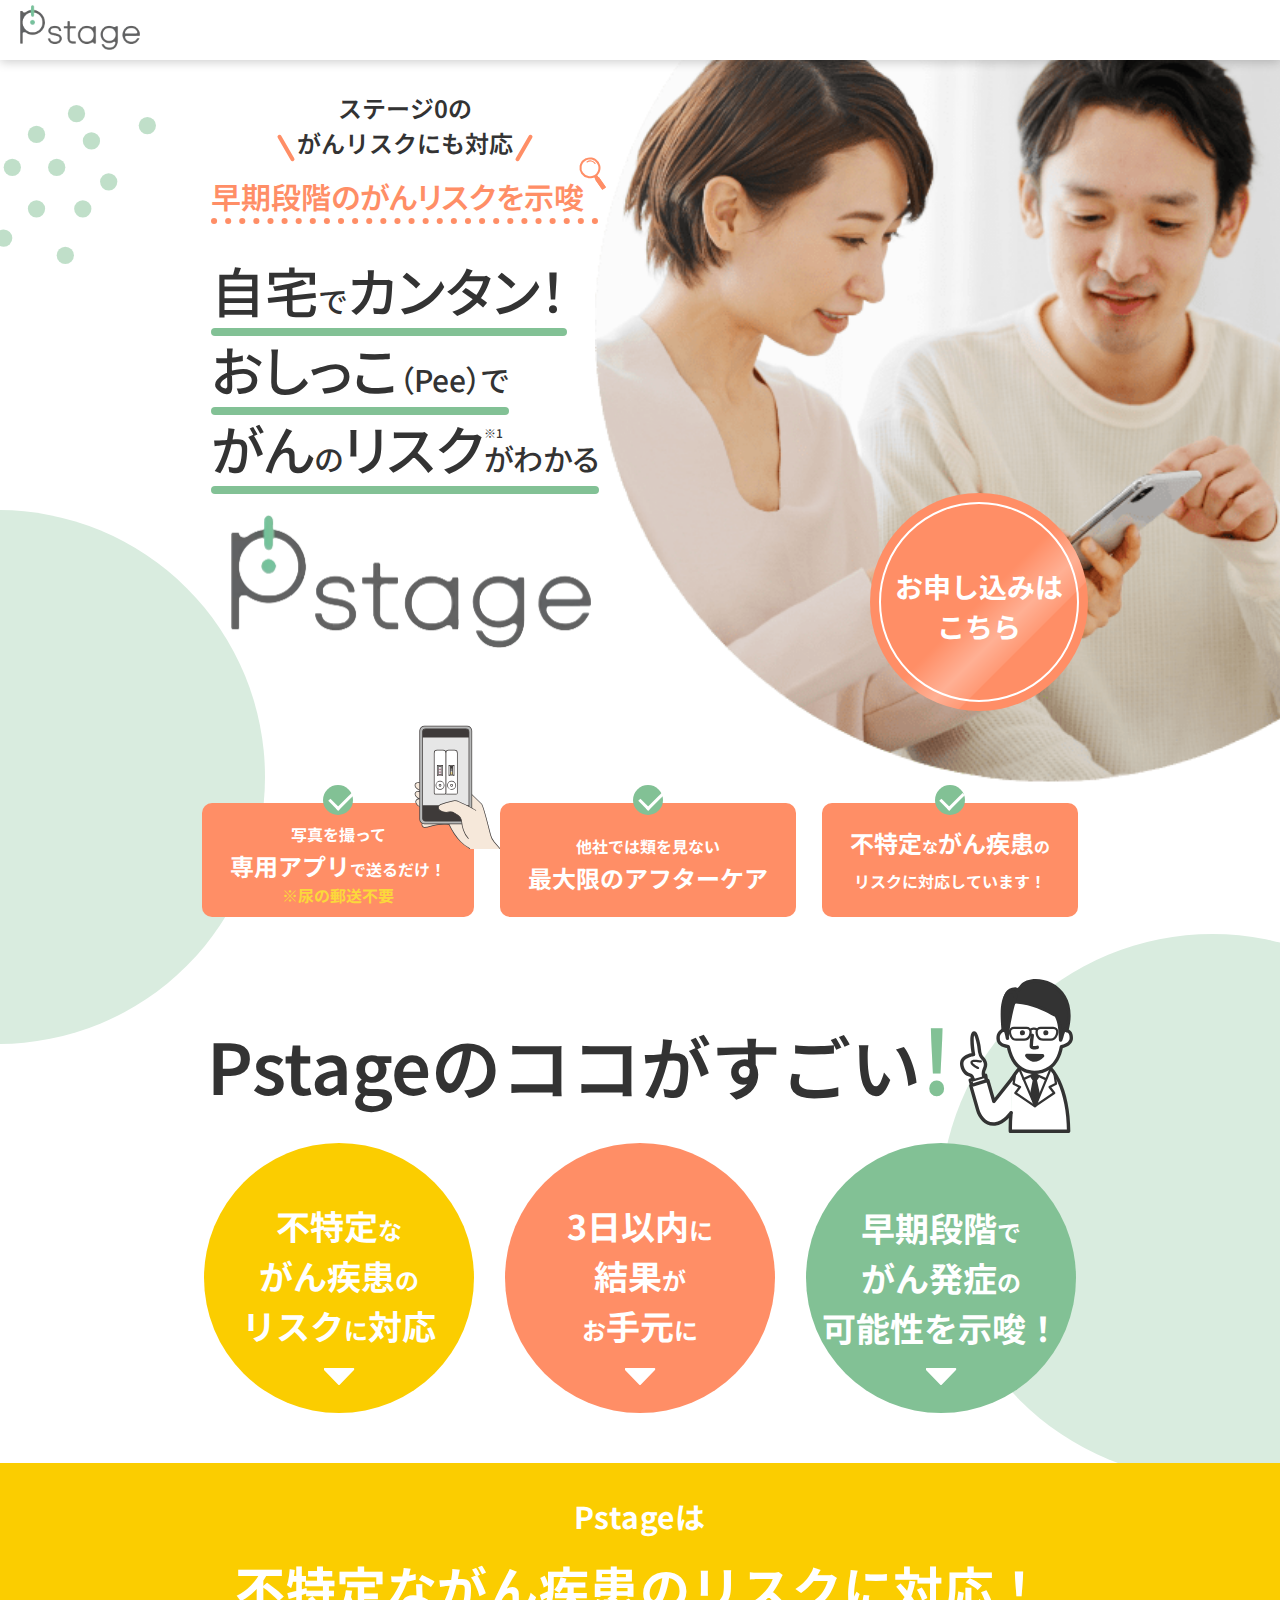
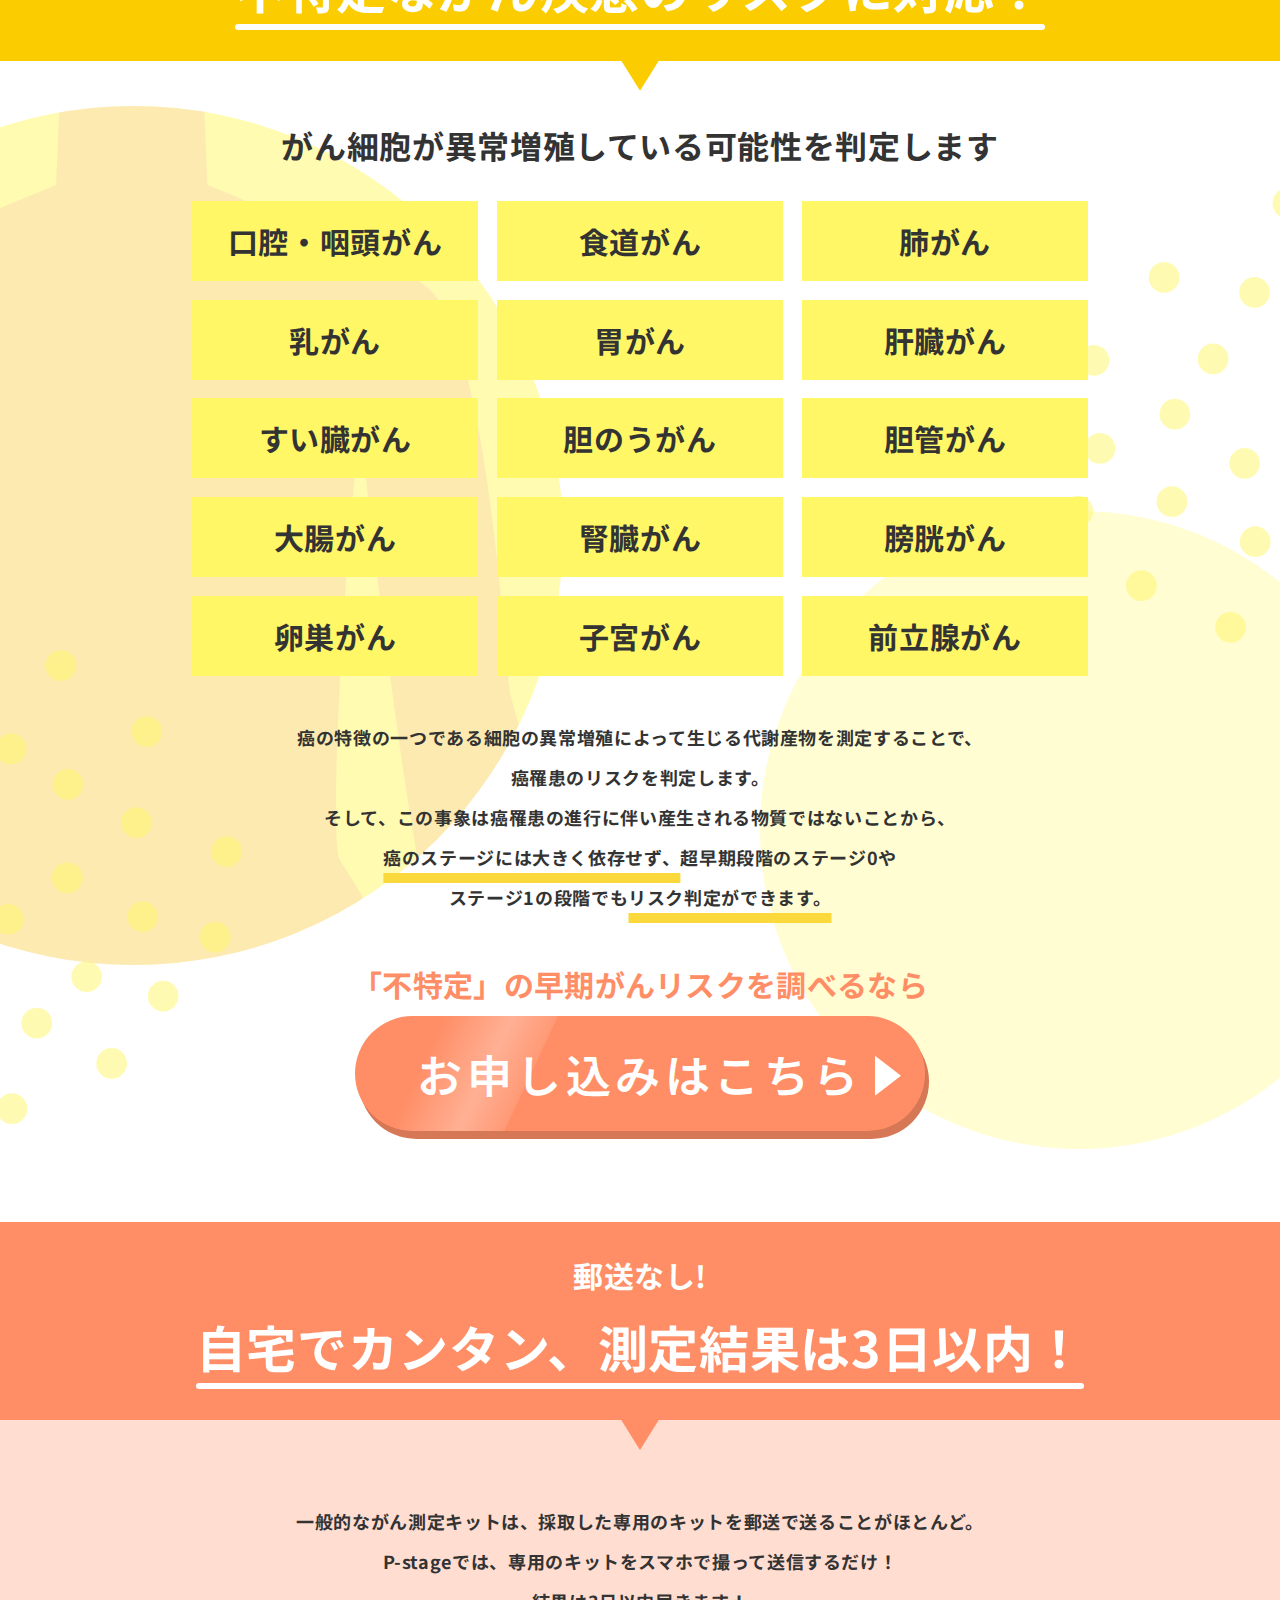
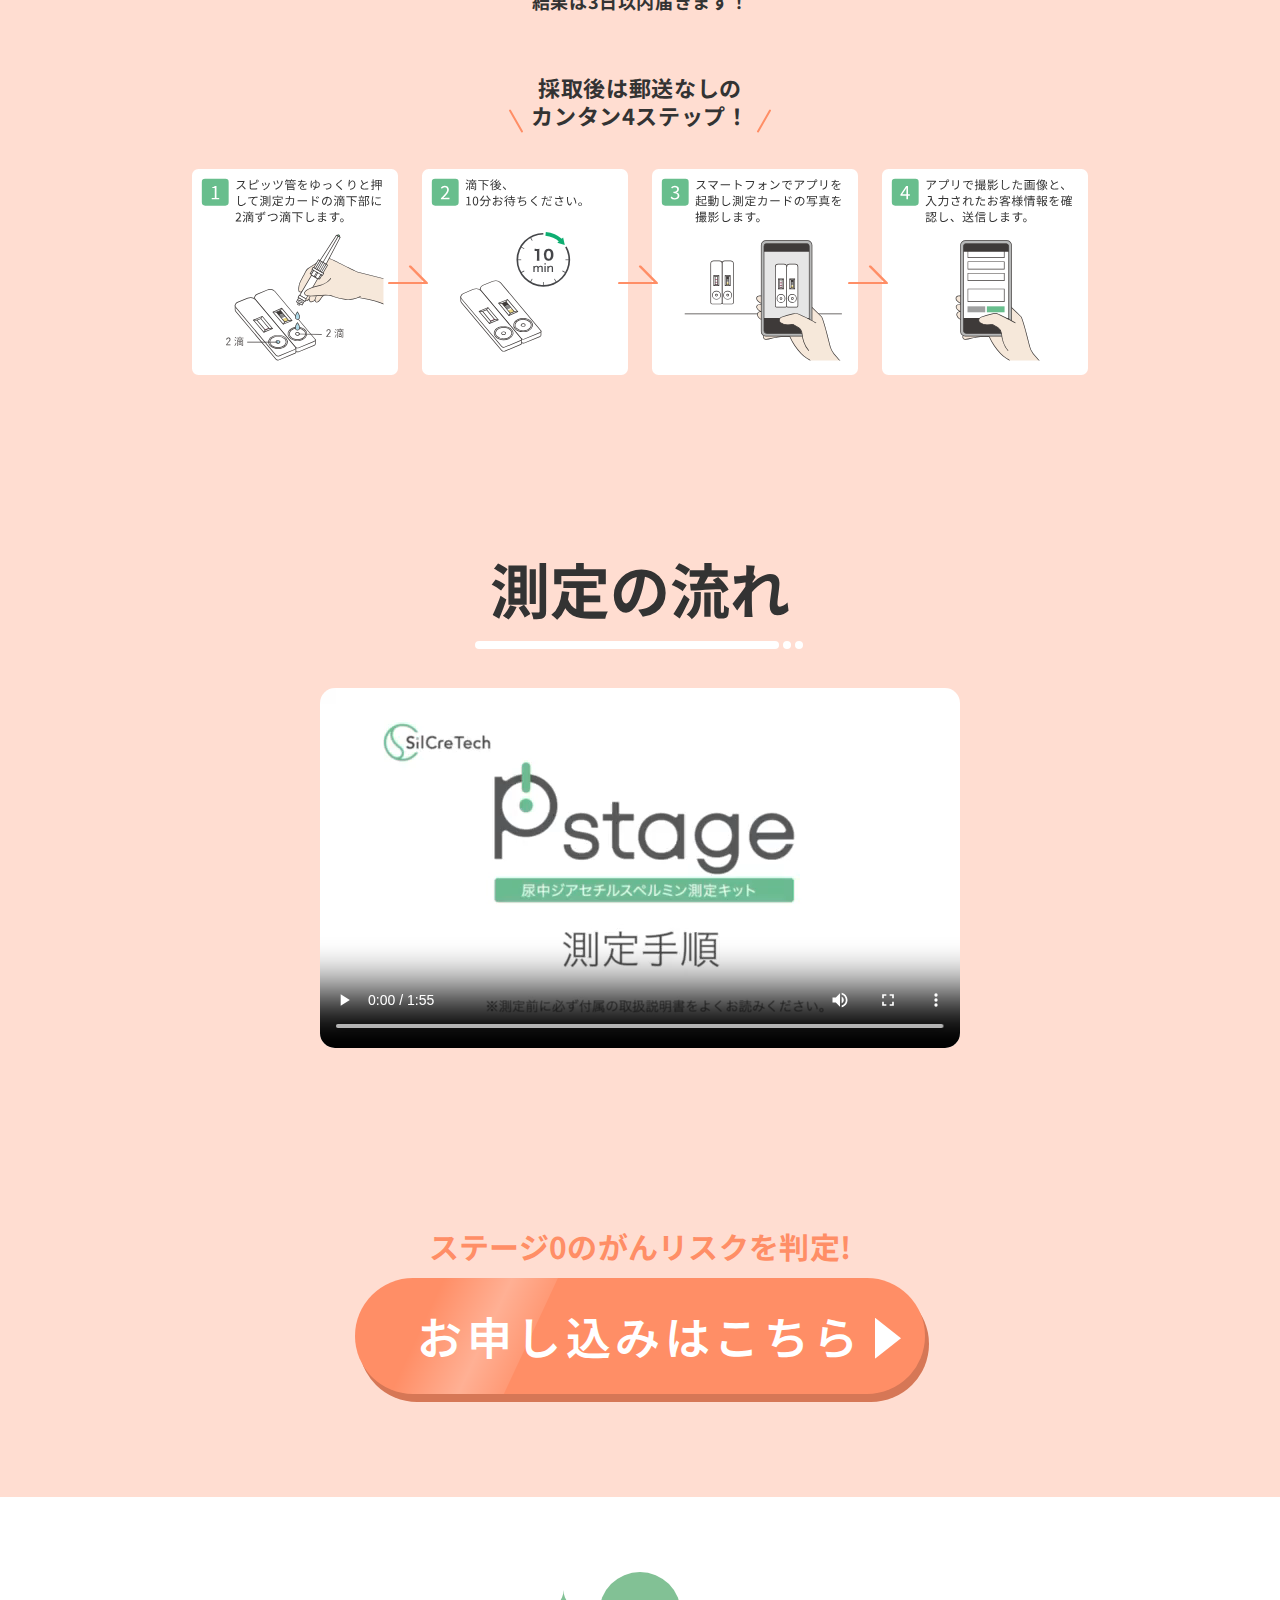
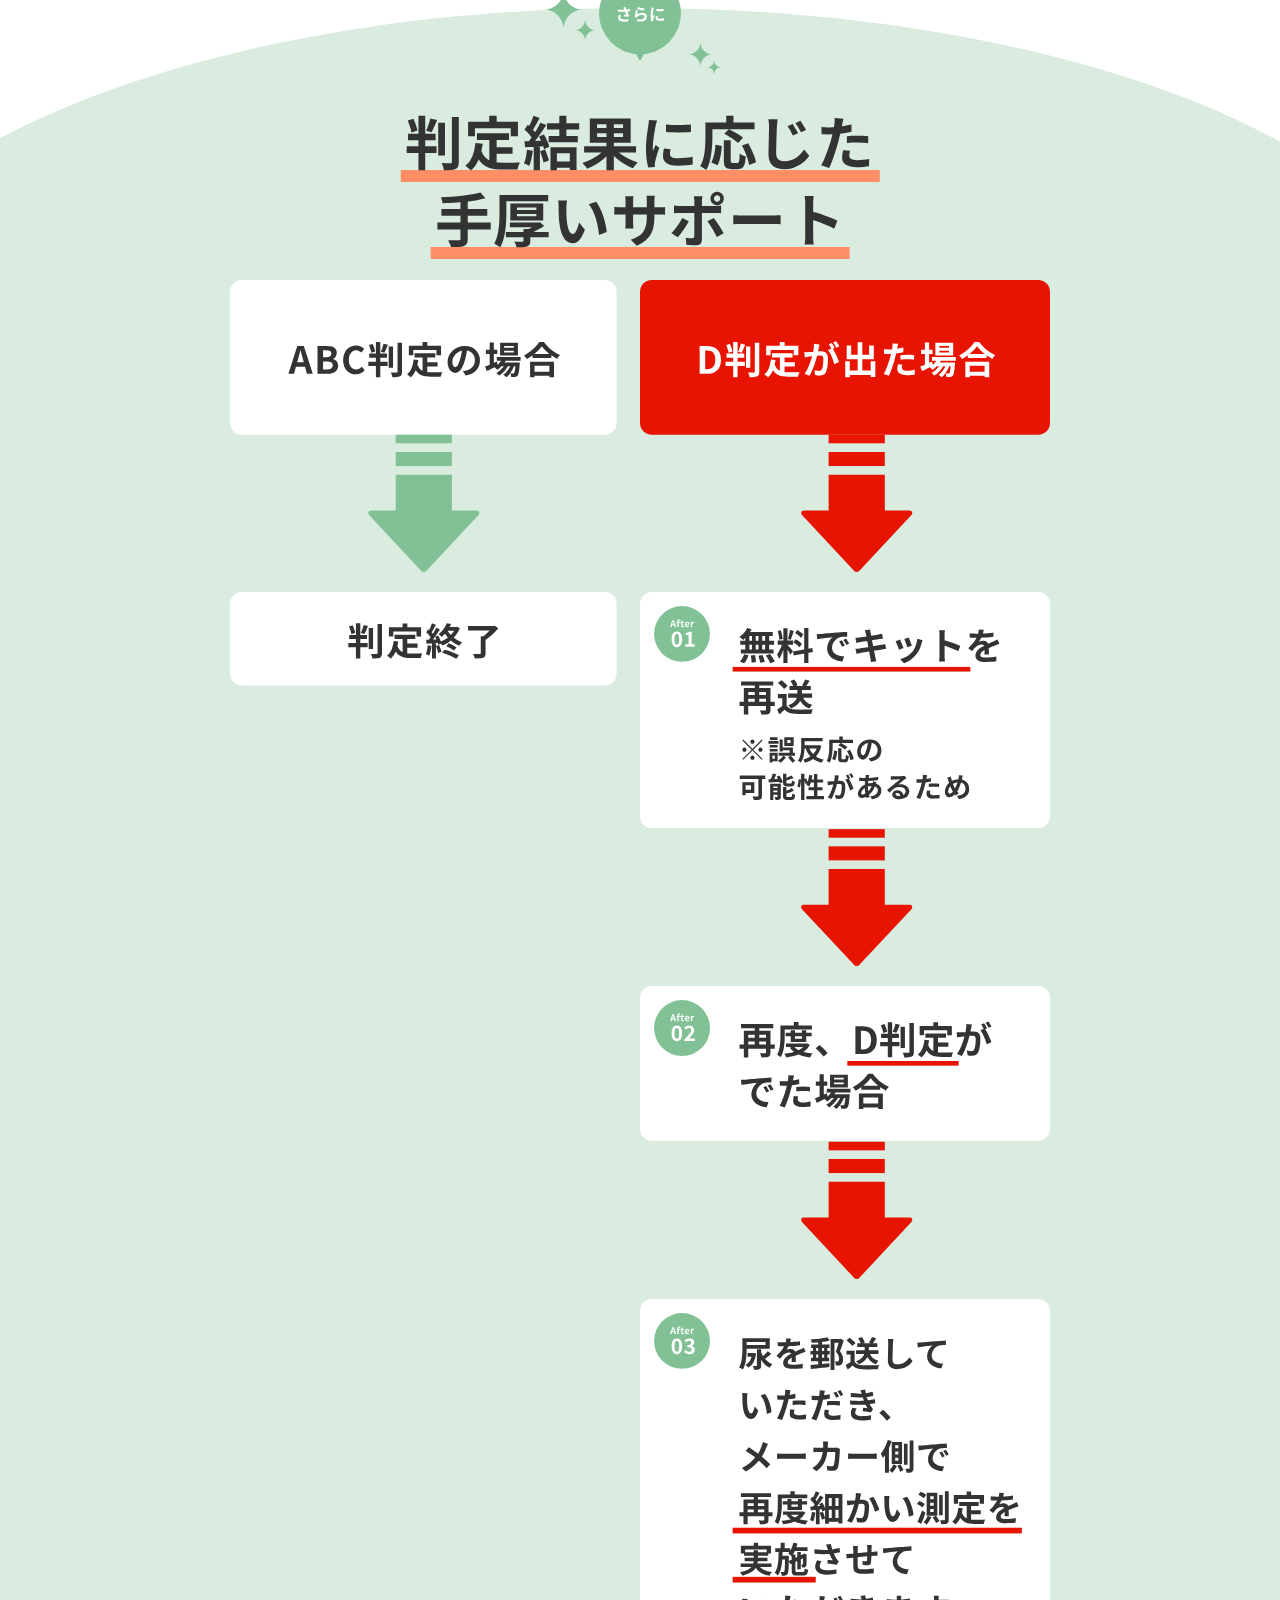
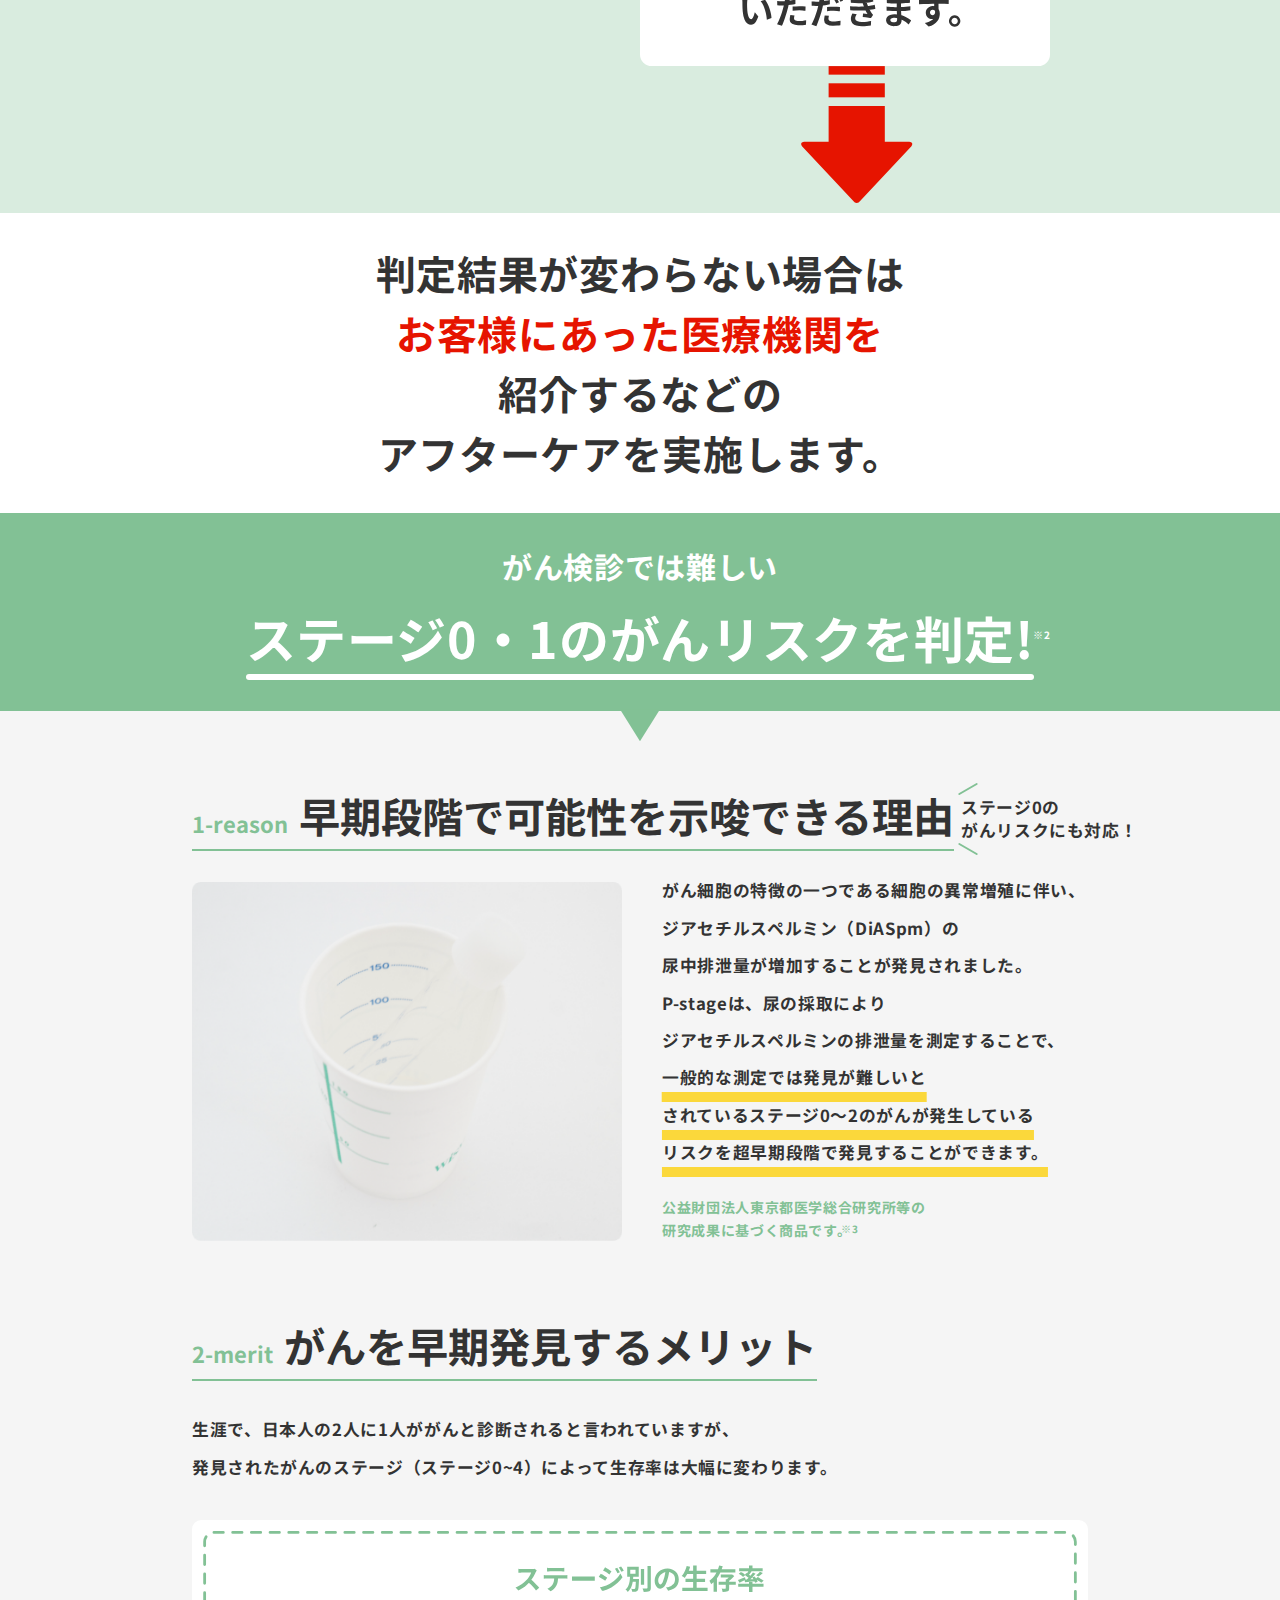
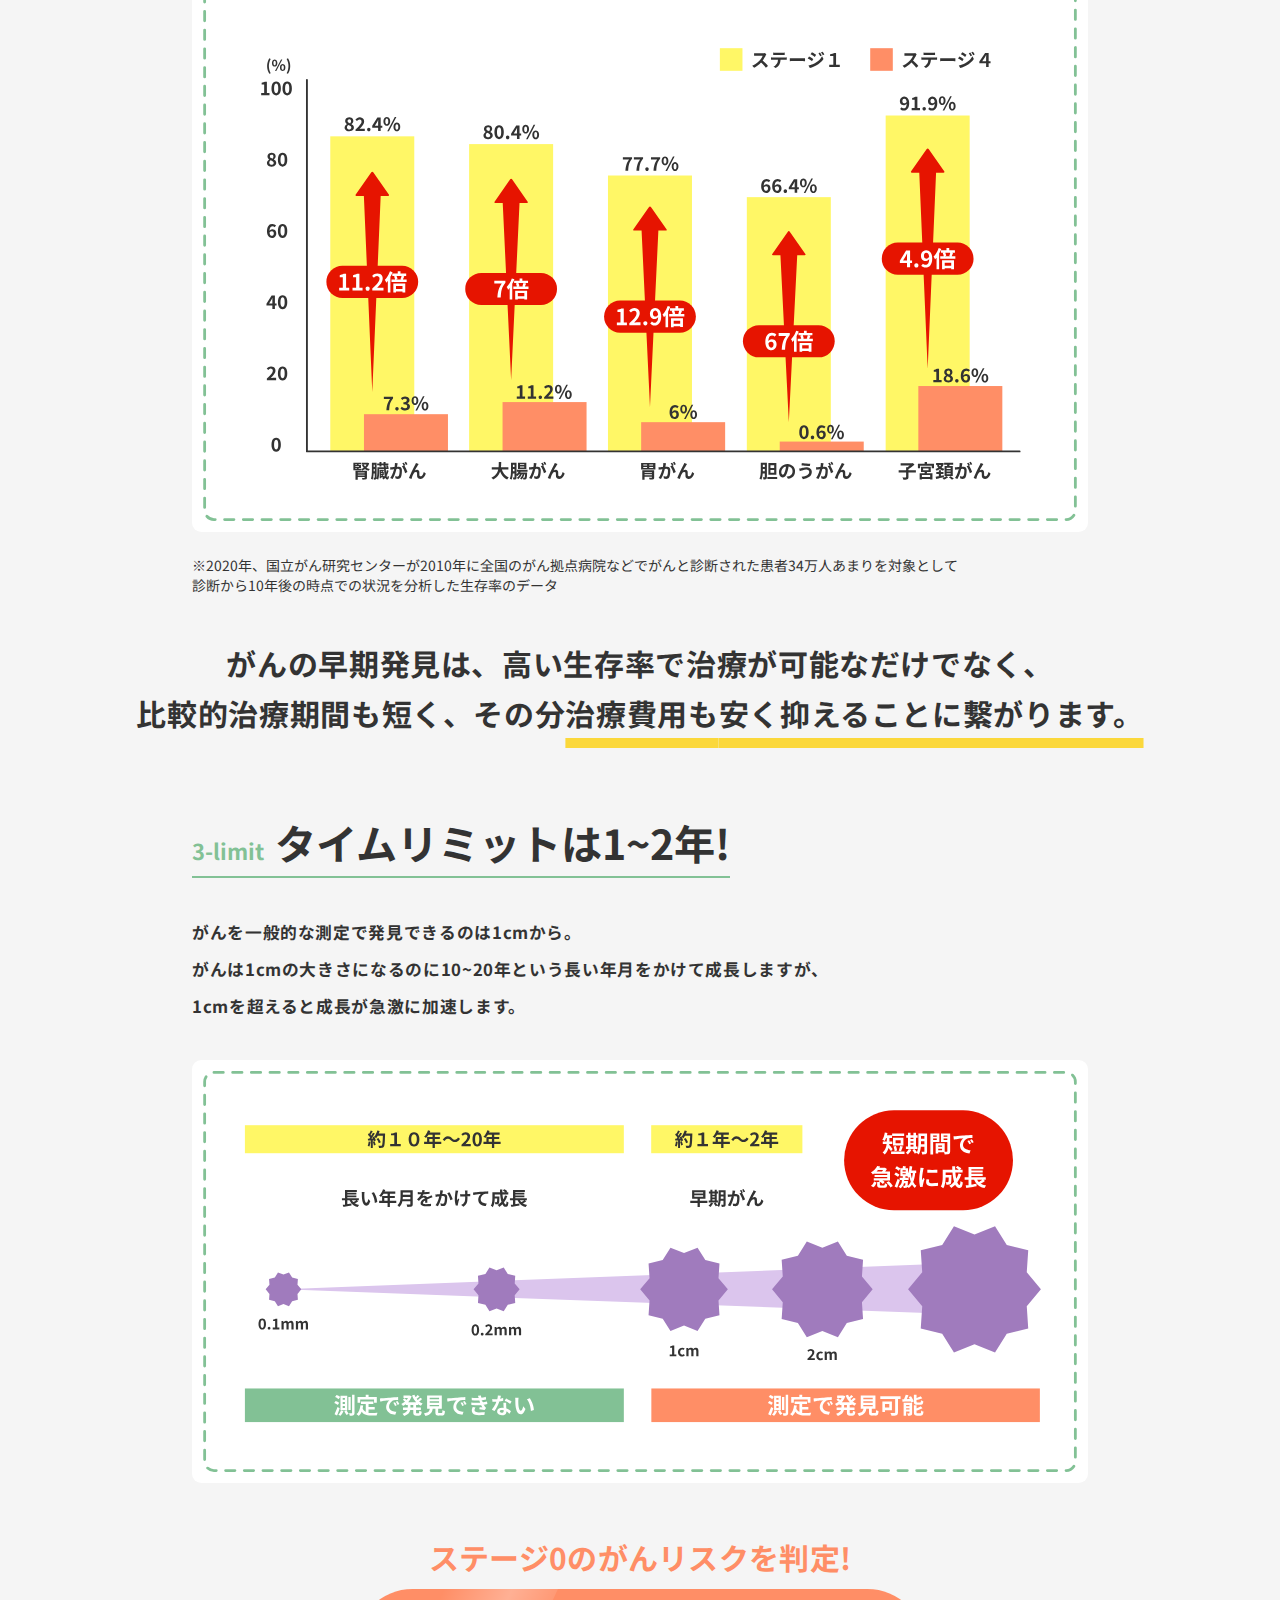
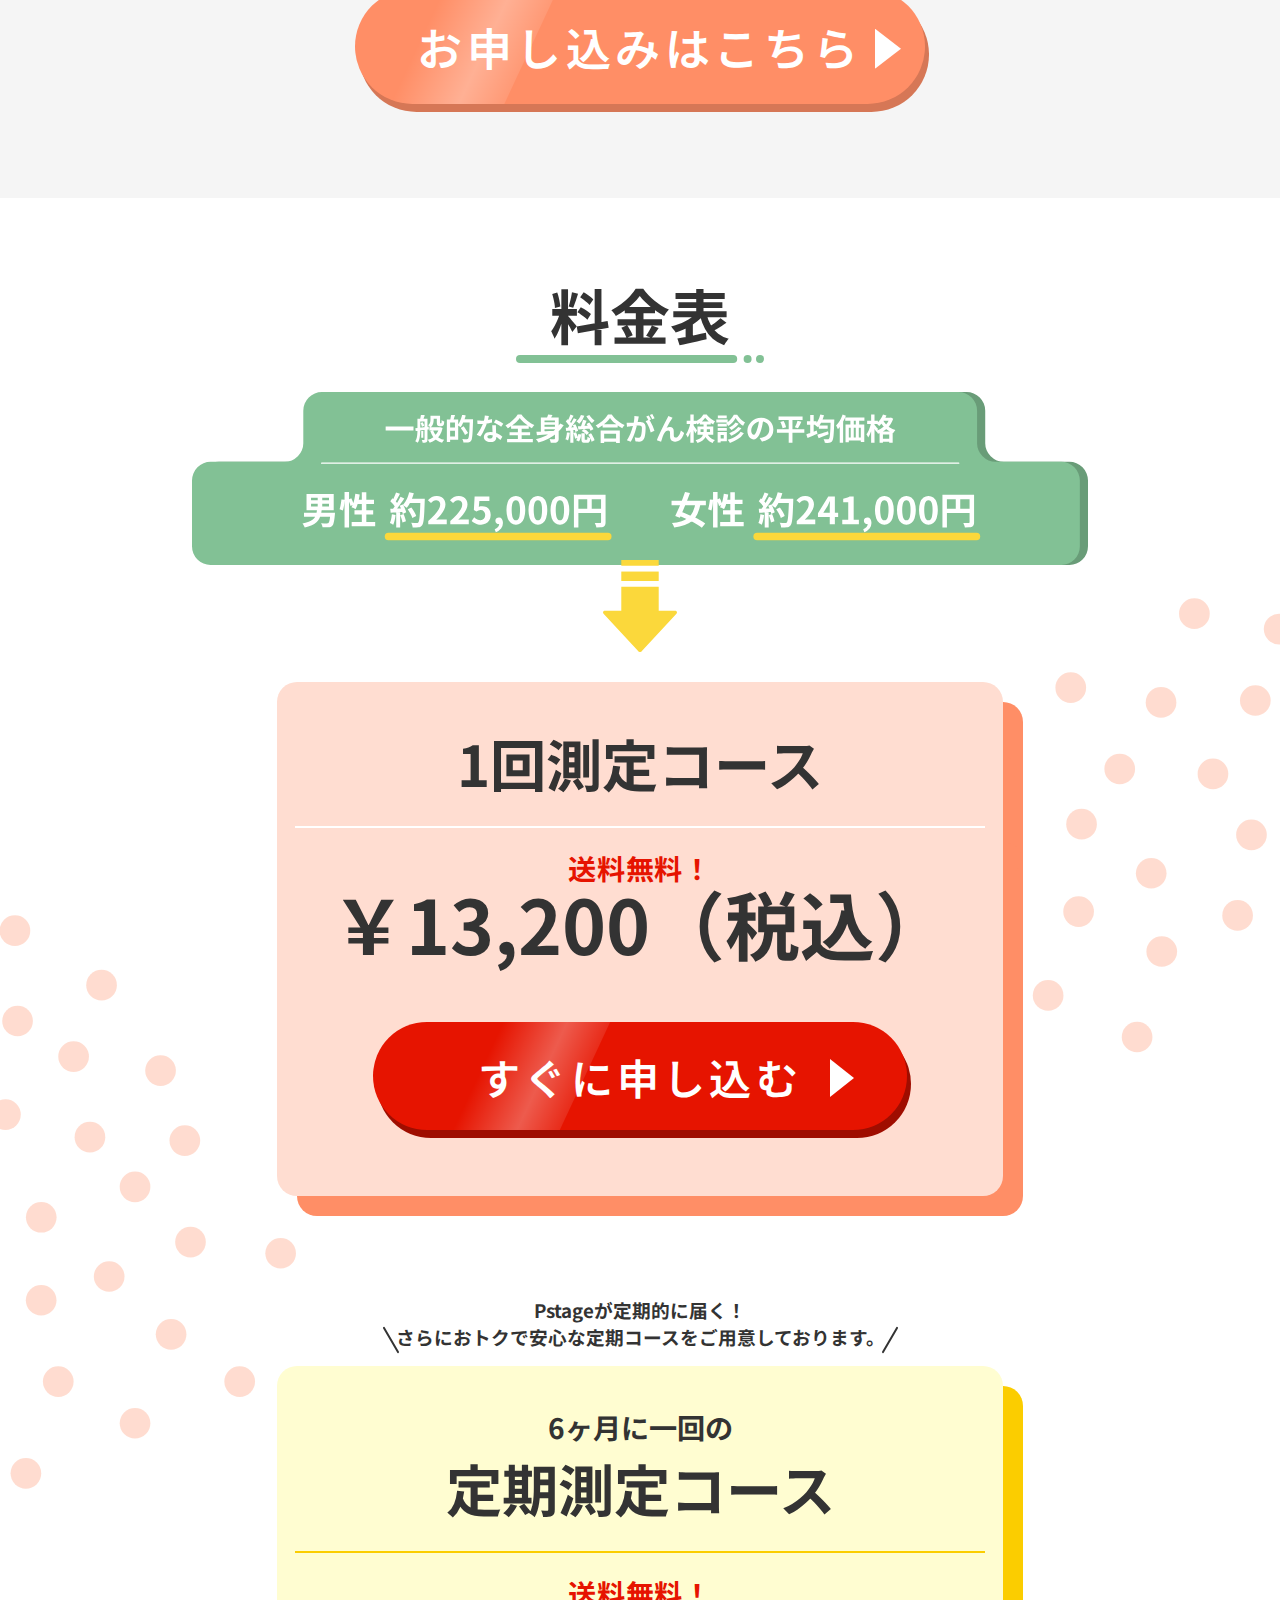
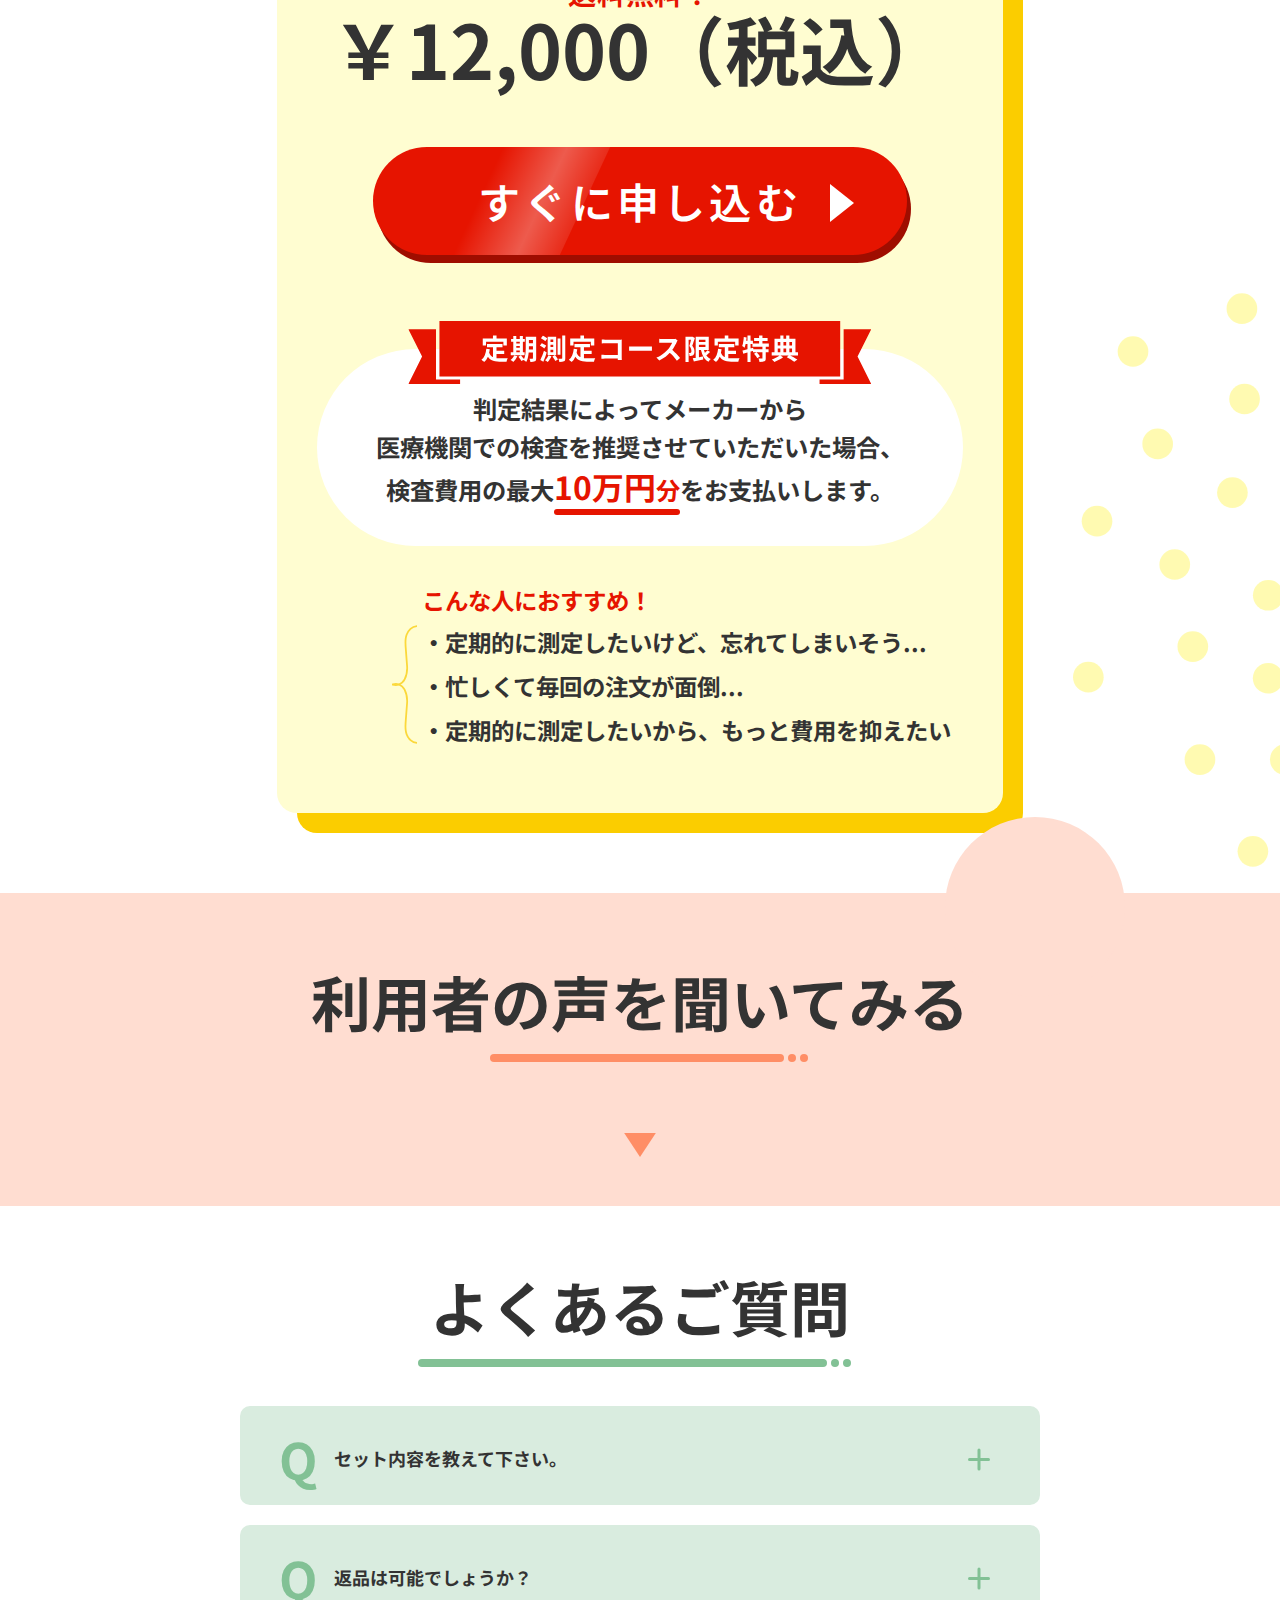
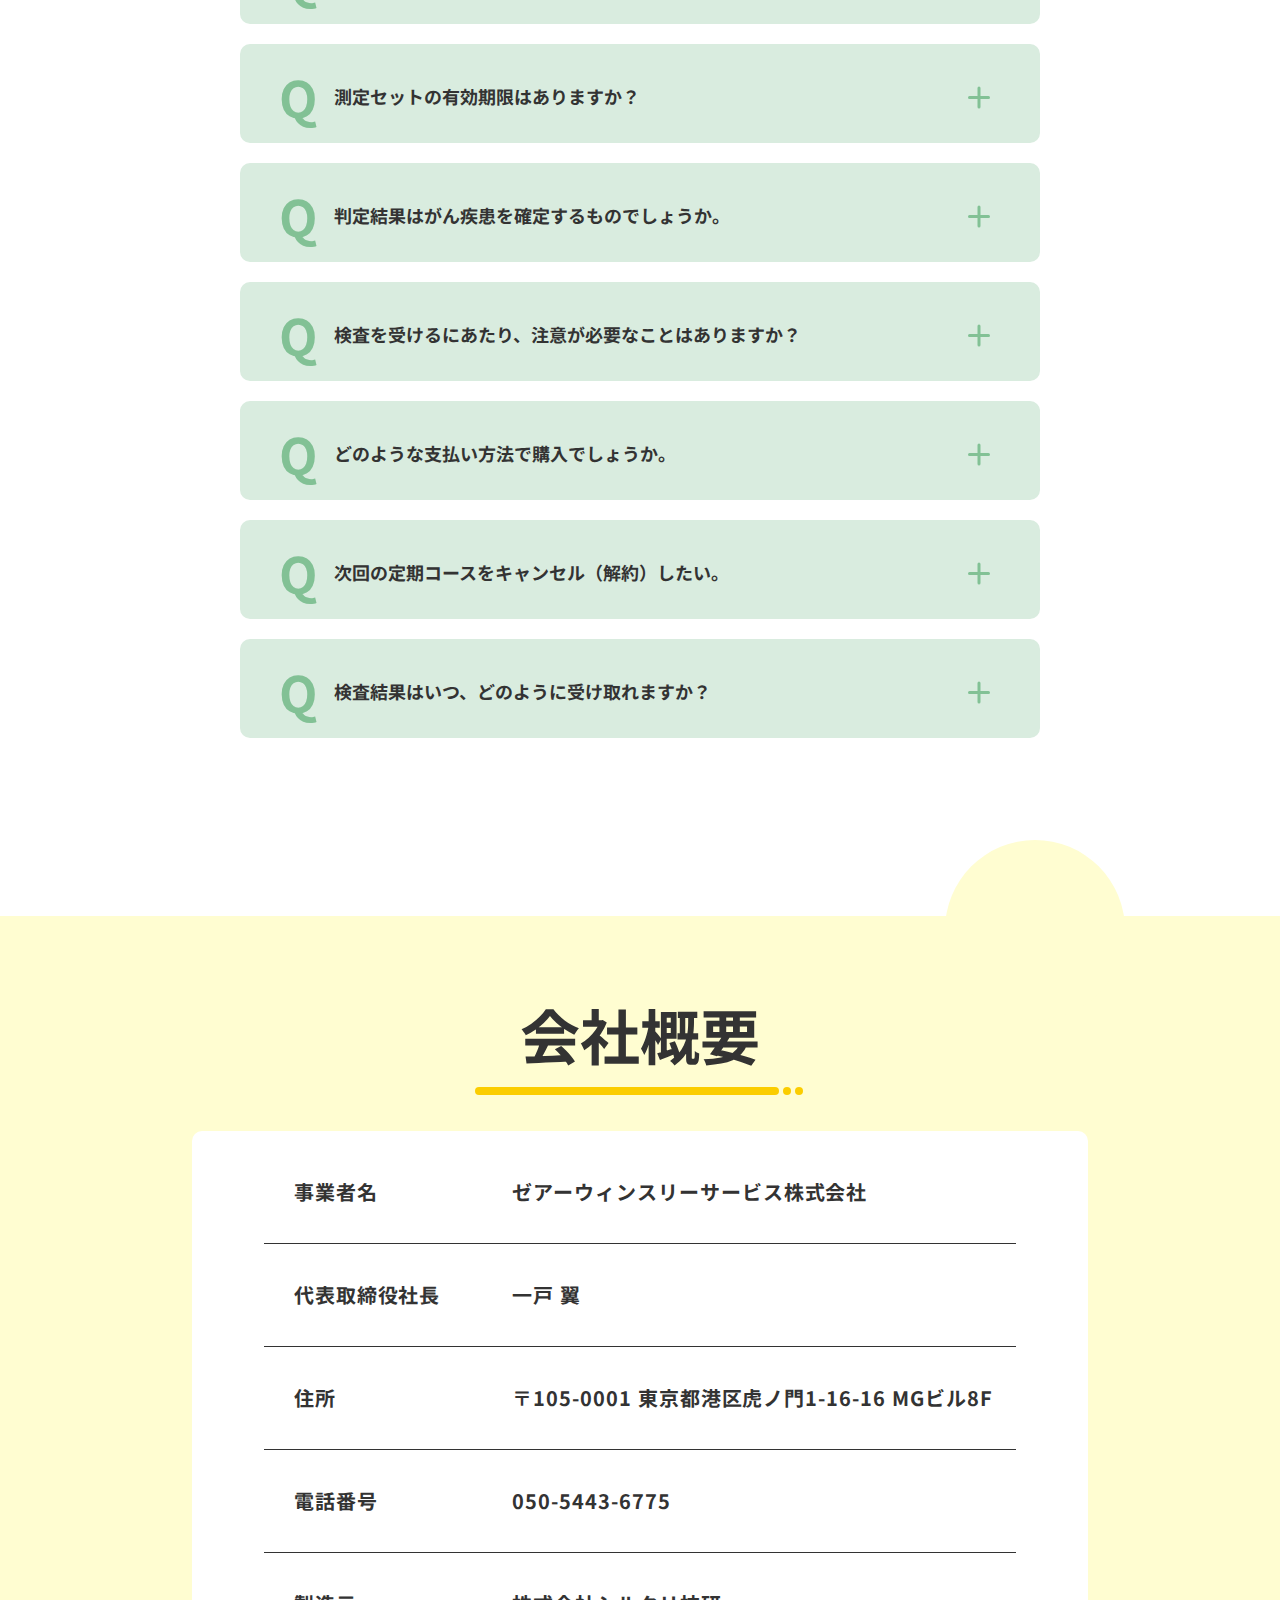
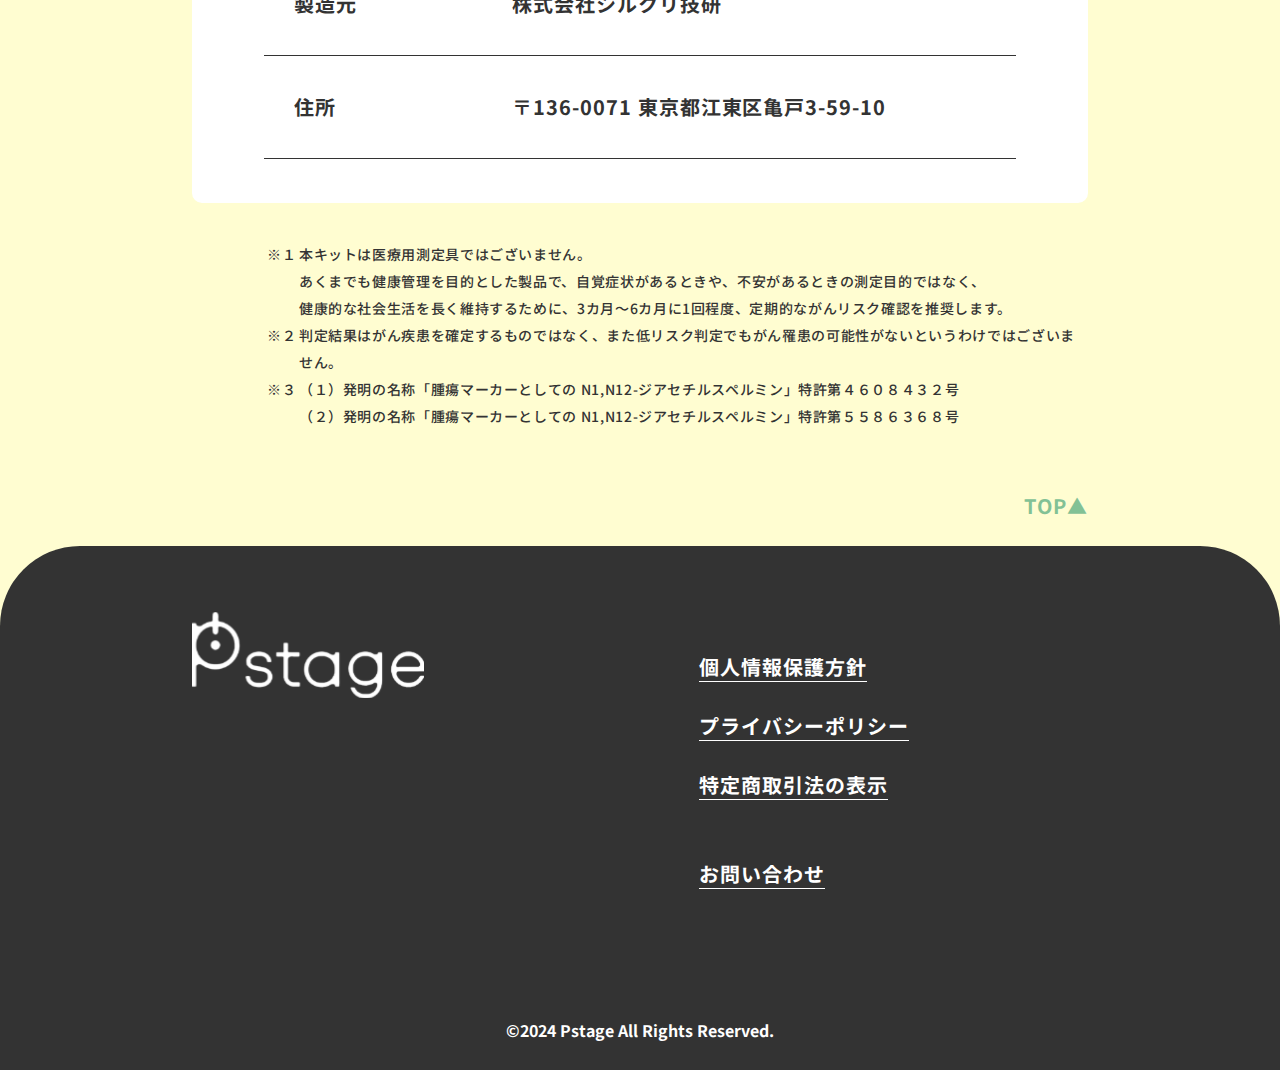
==== public/index.html @ 6973f215 "アップロード" ====
<!DOCTYPE html>
<html lang="ja">
    <head>
        <meta charset="utf-8">
        <meta name="viewport" content="width=device-width, initial-scale=1.0">
        <meta http-equiv="X-UA-Compatible" content="IE=edge,chrome=1">
        <title>Pstage | 自宅でカンタン！郵便いらずのがん検査キット</title>
        <link rel="icon" href="data:,">
        <!-- ogp -->
        <meta property="og:type" content="website">
        <meta property="og:title" content="Pstage | 自宅でカンタン！郵便いらずのがん検査キット">
        <meta property="og:description" content="P-stageは、採取した尿の郵送を必要としない唯一のがんリスク早期発見キットです。">
        <meta property="og:site_name" content="Pstage">
        <!-- <meta property="og:image" content="../images/common/ogp.jpg"> -->
        <!-- iOSの数字が青くなるのを防止する -->
        <meta name="format-detection" content="telephone=no" />
        <meta content="date=no" name="format-detection" />
        <!-- google font -->
        <link rel="preconnect" href="https://fonts.googleapis.com">
        <link rel="preconnect" href="https://fonts.gstatic.com" crossorigin>
        <link href="https://fonts.googleapis.com/css2?family=Noto+Sans+JP:wght@100..900&display=swap" rel="stylesheet">
        <!-- stylesheet -->
        <!-- <link rel="stylesheet" href="../css/reset.css">
        <link rel="stylesheet" href="../css/top.css">
        <link rel="stylesheet" href="../css/kv.css">
        <link rel="stylesheet" href="../css/feature.css">
        <link rel="stylesheet" href="../css/decision.css">
        <link rel="stylesheet" href="../css/flow.css">
        <link rel="stylesheet" href="../css/price.css">
        <link rel="stylesheet" href="../css/video.css">
        <link rel="stylesheet" href="../css/voice.css">
        <link rel="stylesheet" href="../css/faq.css"> -->
        <!-- Google Tag Manager -->
        <script>(function(w,d,s,l,i){w[l]=w[l]||[];w[l].push({'gtm.start':
                new Date().getTime(),event:'gtm.js'});var f=d.getElementsByTagName(s)[0],
            j=d.createElement(s),dl=l!='dataLayer'?'&l='+l:'';j.async=true;j.src=
            'https://www.googletagmanager.com/gtm.js?id='+i+dl;f.parentNode.insertBefore(j,f);
        })(window,document,'script','dataLayer','GTM-PJQRWF4J');</script>
        <!-- End Google Tag Manager -->
        <script src="https://code.jquery.com/jquery-3.7.1.js" integrity="sha256-eKhayi8LEQwp4NKxN+CfCh+3qOVUtJn3QNZ0TciWLP4=" crossorigin="anonymous"></script>
        <!-- <script src="../index.js"></script> -->
    <script defer src="vendors-node_modules_gsap_CSSRulePlugin_js-node_modules_gsap_ScrollTrigger_js-node_modules_gs-7662f8.7241b00cccd110d32919.js"></script><script defer src="index.e291ff8e32534e4a41a8.js"></script><link href="src_css_reset_css-src_css_top_css.13429810ac94dcf8074d.css" rel="stylesheet"><link href="index.518e48de27c73fe02460.css" rel="stylesheet"></head>
    <body>
    <!-- Google Tag Manager (noscript) -->
    <noscript><iframe src="https://www.googletagmanager.com/ns.html?id=GTM-PJQRWF4J"
                      height="0" width="0" style="display:none;visibility:hidden"></iframe></noscript>
    <!-- End Google Tag Manager (noscript) -->
        <header>
            <div class="header_inner">
                <div class="header_left">
                    <!-- <div class="header-title">尿の郵送不要の
                        がんリスク示唆キット
                    </div> -->
                    <a href="index.html"><img class="header_logo CTA" src="img/logo.svg" alt="Pstageのロゴ"></a>
                </div>
                <div class="hamburger_btn sp"><span></span><span></span><span></span></div>
                <div class="hamburger_menu">
                    <div class="upper_area">
                        <div class="hamburger_logo"><img src="img/hamburger_logo.svg" alt="ロゴ画像"></div>
                    </div>
                    <div class="hamburger_content">
                        <ul>
                            <li><a href="#kvPoint" class="hamburger_link"><span class="menu_text">Pstageのここがすごい！</span><span class="triangle_btn"></span></a></li>
                            <li><a href="#price" class="hamburger_link"><span class="menu_text">料金表</span><span class="triangle_btn"></span></a></li>
                            <li><a href="#voice" class="hamburger_link"><span class="menu_text">利用者の声</span><span class="triangle_btn"></span></a></li>
                            <li><a href="#faq" class="hamburger_link"><span class="menu_text">よくあるご質問</span><span class="triangle_btn"></span></a></li>
                            <li><a href="#company" class="hamburger_link"><span class="menu_text">会社概要</span><span class="triangle_btn"></span></a></li>
                        </ul>
                        <a href="#price" class="header_btn CTA hamburger_link">お申し込みはこちら<span class="triangle_btn"></span></a>
                    </div>
                </div>
            </div>
        </header>
        <main>
            <section id="kv">
                <div class="kv_back">
                    <img class="kv_back--main" src="img/kv_main.png" alt="イメージ画像">
                    <img class="back_deco back_deco--01 pc" src="img/kv_img_01.svg" alt="装飾">
                    <div class="back_deco back_deco--02"></div>
                    <div class="back_deco back_deco--03 pc"></div>
                </div>
                <div class="kv_wrapper">
                    <div class="kv_upper">
                        <div class="kv_upper_left">
                            <div class="kv_text01"><span class="text_deco_l"></span>ステージ0の<br>がんリスクにも対応<span class="text_deco_r"></span></div>
                            <div class="kv_text02">
                                <p class="pc">早期段階のがんリスクを示唆</p>
                                <img class="pc dotted" src="img/dotted_pc.svg" alt="">
                                <p class="sp_line01 sp">早期段階の</p>
                                <!-- <img class="dotted_sp_01 sp" src="../images/dotted_sp_01.svg" alt=""> -->
                                <p class="sp_line02 sp">がんリスクを示唆</p>
                                <!-- <img class="dotted_sp_02 sp" src="../images/dotted_sp_02.svg" alt=""> -->
                            </div>
                            <div class="kv_text03"><p>自宅<span class="small_text">で</span>カンタン！</p><p>おしっこ<span class="small_text">（Pee）</span><span class="small_text">で</span></p><p>がん<span class="small_text">の</span>リスク<span class="
                                annotation small_text">がわかる</span></p></div>
                            <h1><img class="kv_logo" src="img/logo.svg" alt=""></h1>
                        </div>
                        <div class="kv_upper_right CTA">
                            <a href="#price" class="kv_application">
                                <div class="kv_application_anime"></div>
                                <p>お申し込みは<br>こちら</p>
                            </a>
                            <!-- <div class="kv_application--desc">
                                健康的な社会生活を長く維持するために、<br>3カ月～6カ月に1回程度、<br>定期的ながんリスク確認を推奨します。
                            </div> -->
                        </div>
                    </div>
                    <div class="kv_middle">
                        <div class="kv_middle_item">
                            <p><span class="small_text">写真を撮って</span><br class="pc">専用アプリ<span class="small_text">で送るだけ！</span></p>
                            <span class="small_text" style="color: #FBD83B;">※尿の郵送不要</span>
                            <div class="smartphone_img"><img src="img/smartphone_01.svg" alt="スマートフォンの画像"></div>
                        </div>
                        <div class="kv_middle_item">
                            <p class="pc"><span class="small_text">他社では類を見ない</span><br class="pc">最大限のアフターケア</p>
                            <div class="only_sp_item sp">
                                <p class="newline"><span class="small_text">他社では<br>類を見ない</span></p>
                                <p>最大限のアフターケア</p>
                            </div>
                        </div>
                        <div class="kv_middle_item">
                            <p>不特定<span class="small_text">な</span>がん疾患<span class="small_text">の<br class="pc">リスクに対応しています！</span></p>
                        </div>
                    </div>
                    <div class="kv_bottom">
                        <!-- <p class="kv_overview">
                            Pstageは、採取した<br class="sp"><span class="underline">尿の郵送を必要としない</span><br>早期段階のがんリスクを示唆<br class="sp">するキットです。
                        </p> -->
                        <div class="CTA sp">
                            <a href="#price" class="btn cta_btn">
                                お申し込みはこちら<img src="img/arrow.svg" alt="arrow">
                            </a>
                        </div>
                        <div id="kvPoint" class="kv_point">
                            <p>Pstageのココがすごい<span class="green">!</span></p>
                            <img src="img/Doctor.svg" alt="お医者さんの画像">
                        </div>
                        <div class="kv_bottom_content CTA">
                            <a href="#decision">
                                <div class="kv_bottom_item yallow">
                                    <p>不特定<span class="small_text">な</span><br>がん疾患<span class="small_text">の</span><br>リスク<span class="small_text">に</span>対応</p>
                                    <img class="sankaku" src="img/sankaku.svg" alt="装飾">
                                </div>
                            </a>
                            <a href="#flow">
                                <div class="kv_bottom_item orange">
                                    <p>3日以内<span class="small_text">に</span><br>結果<span class="small_text">が</span><br><span class="small_text">お</span>手元<span class="small_text">に</span></p>
                                    <img class="sankaku" src="img/sankaku.svg" alt="装飾">
                                </div>
                            </a>
                            <a href="#feature">
                                <div class="kv_bottom_item green">
                                    <p>早期段階<span class="small_text">で</span><br>がん発症<span class="small_text">の</span><br>可能性を示唆！</p>
                                    <img class="sankaku" src="img/sankaku.svg" alt="装飾">
                                </div>
                            </a>
                        </div>
                    </div>
                </div>
            </section>
            <section id="decision">
                <div class="decision_back">
                    <img class="decision_back_01" src="img/decision_bg_01.svg" alt="背景画像">
                    <img class="decision_back_02" src="img/decision_bg_02.svg" alt="背景画像">
                    <img class="decision_back_03" src="img/decision_bg_03.svg" alt="背景画像">
                    <div class="decision_back_04"></div>
                </div>
                <div class="decision_headline headline">
                    <p>Pstageは</p>
                    <h2>不特定ながん疾患のリスクに対応！</h2>
                </div>
                <div class="decision_content">
                    <div class="decision_inner">
                        <div class="decision_upper">
                            <p class="decision_upper_text">がん細胞が<br class="sp">異常増殖している可能性を判定します</p>
                        </div>
                        <div class="decision_grid content_grid">
                            <div class="decision_item">口腔・咽頭がん</div>
                            <div class="decision_item">食道がん</div>
                            <div class="decision_item">肺がん</div>
                            <div class="decision_item">乳がん</div>
                            <div class="decision_item">胃がん</div>
                            <div class="decision_item">肝臓がん</div>
                            <div class="decision_item">すい臓がん</div>
                            <div class="decision_item">胆のうがん</div>
                            <div class="decision_item">胆管がん</div>
                            <div class="decision_item">大腸がん</div>
                            <div class="decision_item">腎臓がん</div>
                            <div class="decision_item">膀胱がん</div>
                            <div class="decision_item">卵巣がん</div>
                            <div class="decision_item">子宮がん</div>
                            <div class="decision_item">前立腺がん</div>
                        </div>
                        <p class="decision_bottom_text">
                            癌の特徴の一つである細胞の異常増殖に<br class="sp">よって生じる代謝産物を測定することで、<br>
                            癌罹患のリスクを判定します。<br>
                            そして、この事象は癌罹患の進行に伴い<br class="sp">産生される物質ではないことから、<br>
                            <span class="yallow_underline--bold">癌のステージには大きく依存せず、</span><br class="sp"><span class="yallow_underline--bold">超早期段階のステージ0や<br class="pc">ステージ1の段階でも</span><br class="sp"><span class="yallow_underline--bold">リスク判定ができます。</span>
                        </p>
                    </div>
                </div>
                <div class="cta_warpper">
                    <p class="cta_text">「不特定」の早期がんリスクを調べるなら</p>
                    <div class="CTA">
                        <a href="#price" class="btn cta_btn">
                            お申し込みはこちら<img src="img/arrow.svg" alt="arrow">
                        </a>
                    </div>
                </div>
            </section>
            <section id="flow">
                <div class="flow_headline headline">
                    <p>郵送なし!</p>
                    <h2>自宅でカンタン、測定結果は3日以内！</h2>
                </div>
                <div class="flow_grid content_grid">
                    <div class="flow_content">
                        <p class="flow_upper_text">
                            一般的ながん測定キットは、<br class="sp">採取した専用のキットを<br class="sp">郵送で送ることがほとんど。<br>
                            P-stageでは、<br class="sp">専用のキットをスマホで撮って送信するだけ！<br>
                            結果は3日以内届きます！
                        </p>
                        <h3 class="flow_upper_title">採取後は郵送なしの<br>カンタン4ステップ！</h3>
                        <div class="flow_figure">
                            <div class="flow_figure_item">
                                <img src="img/flow_01.svg" alt="スピッツ管をゆっくりと押して測定カードの滴下部に2滴ずつ滴下します。">
                            </div>
                            <div class="flow_figure_item">
                                <img src="img/flow_02.svg" alt="滴下後、10分お待ちください。">
                            </div>
                            <div class="flow_figure_item">
                                <img src="img/flow_03.svg" alt="スマートフォンでアプリを起動し測定カードの写真を撮影します。">
                            </div>
                            <div class="flow_figure_item">
                                <img src="img/flow_04.svg" alt="アプリで撮影した画像と、入力されたお客様情報を確認し、送信します。">
                            </div>
                        </div>
                        <div class="video_headline_wrapper">
                            <h2 class="video_headline">測定の流れ</h2>
                            <div class="head_underline">
                                <span class="line"></span>
                                <span class="dot"></span>
                                <span class="dot"></span>
                            </div>
                        </div>
                        <div class="video_wrapper">
                            <video playsinline controls src="img/Pstage_manual_movie_230630.mp4"></video>
                        </div>
                        <div class="cta_warpper">
                            <p class="cta_text">ステージ0<span class="small_text">の</span>がんリスク<span class="small_text">を判定!</span></p>
                            <div class="CTA">
                                <a href="#price" class="btn cta_btn">
                                    お申し込みはこちら<img src="img/arrow.svg" alt="arrow">
                                </a>
                            </div>
                        </div>
                        <!-- <div class="flow_support">
                            <div class="supprt_upper">
                                <p class="kirakira_text"><img class="kirakira_01" src="img/kirakira_01.svg" alt="">さらに<img class="kirakira_02" src="img/kirakira_02.svg" alt=""></p>
                                <h3>判定結果に応じた<br>手厚いサポート</h3>
                            </div>
                            <div class="step_content">
                                <ul class="step_list">
                                    <li class="step_item">
                                        <div class="numbering">
                                            <p class="upper">After</p>
                                            <p class="bottom">01</p>
                                        </div>
                                        <div class="text">
                                            <p>D判定が出た場合</p>
                                        </div>
                                    </li>
                                    <li class="step_item">
                                        <div class="numbering">
                                            <p class="upper">After</p>
                                            <p class="bottom">02</p>
                                        </div>
                                        <div class="text">
                                            <p><span class="bg_orange">無料でキットを再送</span><br>（誤反応の可能性があるため）</p>
                                        </div>
                                    </li>
                                    <li class="step_item">
                                        <div class="numbering">
                                            <p class="upper">After</p>
                                            <p class="bottom">03</p>
                                        </div>
                                        <div class="text">
                                            <p>再度、D判定が出た場合</p>
                                        </div>
                                    </li>
                                    <li class="step_item">
                                        <div class="numbering">
                                            <p class="upper">After</p>
                                            <p class="bottom">04</p>
                                        </div>
                                        <div class="text">
                                            <p>尿を郵送していただき、<br>メーカー側で<span class="bg_orange">再度細かい測定を<br>実施させていただきます。</span></p>
                                        </div>
                                    </li>
                                </ul>
                            </div>
                            <div class="supprt_bottom">
                                <p>判定結果が変わらない場合は<br>
                                    <span class="orange">お客様にあった医療機関</span>を<br>
                                    紹介するなどの<br class="sp">アフターケアを実施します。
                                </p>
                            </div>
                        </div> -->
                    </div>
                </div>
            </section>
            <section id="support">
                <div class="support_bg">
                    <picture>
                        <source srcset="img/video_bg_sp.svg" media="(max-width: 767px)"/>
                        <img src="img/video_bg.svg" alt="">
                    </picture>
                </div>
                <div class="supprt_upper">
                    <p class="kirakira_text"><img class="kirakira_01" src="img/kirakira_green.svg" alt=""><img src="img/support_hukidashi.svg" alt=""><img class="kirakira_02" src="img/kirakira_green.svg" alt=""></p>
                    <h3><span class="orange_underline--bold">判定結果に応じた</span><br><span class="orange_underline--bold">手厚いサポート</span></h3>
                </div>
                <div class="support_content">
                    <img class="support_content_img01" src="img/support01.svg" alt="">
                    <img class="support_content_img02" src="img/support02.svg" alt="">
                    <img class="support_content_img03" src="img/support03.svg" alt="">
                    <img class="support_content_img04" src="img/support04.svg" alt="">
                </div>
                <div class="support_bottom">
                    <p>判定結果が変わらない場合は<br>
                        <span style="color: #E61400;">お客様にあった医療機関を</span><br>
                        紹介するなどの<br>
                        アフターケアを実施します。
                    </p>
                </div>
                <div class="support_padding"></div>
            </section>
            <section id="feature">
                <div class="feature_headline headline">
                    <p>がん検診では難しい</p>
                    <h2 class="annotation">ステージ0・1のがんリスクを判定!</h2>
                </div>
                <div class="feature_grid content_grid">
                    <div class="feature_content">
                        <div class="feature_head">
                            <h3 class="feature_h3">
                                <p><span class="numbering">1-reason<br class="sp"></span></p>
                                <p class="main">早期段階で可能性を<br class="sp">示唆できる理由</p>
                            </h3>
                            <p class="speech">ステージ0の<br>がんリスクにも対応！</p>
                        </div>
                        <div class="reason_item">
                            <img src="img/feature_01.png" alt="尿採取の画像">
                            <div class="reason_desc">
                                <p class="reason_text">
                                    がん細胞の特徴の一つである細胞の異常増殖に伴い、<br class="pc">
                                    ジアセチルスペルミン（DiASpm）の<br>
                                    尿中排泄量が増加することが発見されました。<br>
                                    P-stageは、尿の採取により<br>
                                    ジアセチルスペルミンの排泄量を測定する<br class="sp">ことで、<br class="pc">
                                    <span class="yallow_underline--bold">一般的な測定では発見が難しいと</span><br>
                                    <span class="yallow_underline--bold">されているステージ0〜2のがんが発生している</span><br>
                                    <span class="yallow_underline--bold">リスクを超早期段階で発見することができます。</span>
                                </p>
                                <p class="reason_note annotation">
                                    公益財団法人東京都医学総合研究所等の<br>
                                    研究成果に基づく商品です。
                                </p>
                            </div>
                        </div>
                        <!-- <div class="graph_wrapper">
                            <picture>
                                <source srcset="img/graph_01_sp.svg" media="(max-width: 767px)"/>
                                <img src="img/graph_01.svg" alt="がん細胞の説明画像">
                            </picture>
                        </div> -->
                    </div>
                    <div class="feature_content">
                        <h3 class="feature_h3">
                            <span class="numbering">2-merit<br class="sp"></span>
                            <span class="main">がんを早期発見するメリット</span>
                        </h3>
                        <div class="merit_item">
                            <p class="merit_text">
                                生涯で、日本人の2人に1人ががんと<br class="sp">診断されると言われていますが、<br>
                                発見されたがんのステージ（ステージ0~4）に<br class="sp">よって生存率は大幅に変わります。
                            </p>
                        </div>
                        <div class="graph_wrapper">
                            <picture>
                                <source srcset="img/graph_02_sp.svg" media="(max-width: 767px)"/>
                                <img src="img/graph_02.svg" alt="がんのステージ別の生存率のグラフ">
                            </picture>
                        </div>
                        <small class="merit_caption">
                            ※2020年、国立がん研究センターが2010年に全国のがん拠点病院などでがんと診断された患者34万人あまりを対象として<br class="pc">
                            診断から10年後の時点での状況を分析した生存率のデータ
                        </small>
                        <div class="merit_bottom">
                            <p>
                                がんの早期発見は、<br class="sp">高い生存率で治療が可能なだけでなく、<br>
                                比較的治療期間も短く、<br class="sp">その分<span class="yallow_underline--bold">治療費用も</span><br class="sp"><span class="yallow_underline--bold">安く抑えることに繋がります。</span>
                            </p>
                        </div>
                    </div>
                    <div class="feature_content">
                        <h3 class="feature_h3">
                            <span class="numbering">3-limit<br class="sp"></span>
                            <span class="main">タイムリミットは1~2年!</span>
                        </h3>
                        <div class="limit_item">
                            <p class="limit_text">
                                がんを一般的な測定で発見できるのは1cmから。<br>
                                がんは1cmの大きさになるのに<br class="sp">10~20年という長い年月をかけて成長しますが、<br>
                                1cmを超えると成長が急激に加速します。</p>
                        </div>
                        <div class="graph_wrapper">
                            <picture>
                                <source srcset="img/graph_03_sp.svg" media="(max-width: 767px)"/>
                                <img src="img/graph_03.svg" alt="ガンの成長せについての図">
                            </picture>
                        </div>
                    </div>
                </div>
                <div class="cta_warpper">
                    <p class="cta_text">ステージ0<span class="small_text">の</span>がんリスク<span class="small_text">を判定!</span></p>
                    <div class="CTA">
                        <a href="#price" class="btn cta_btn">
                            お申し込みはこちら<img src="img/arrow.svg" alt="arrow">
                        </a>
                    </div>
                </div>
            </section>
            <!-- <section id="flow">
                <div class="flow_headline headline">
                    <p>郵送なし!</p>
                    <h2>自宅でカンタン、測定結果は3日以内！</h2>
                </div>
                <div class="flow_grid content_grid">
                    <div class="flow_content">
                        <p class="flow_upper_text">
                            一般的ながん測定キットは、<br class="sp">採取した専用のキットを<br class="sp">郵送で送ることがほとんど。<br>
                            P-stageでは、<br class="sp">専用のキットをスマホで撮って送信するだけ！<br>
                            結果は3日以内届きます！
                        </p>
                        <h3 class="flow_upper_title">採取後は郵送なしの<br>カンタン4ステップ！</h3>
                        <div class="flow_figure">
                            <div class="flow_figure_item">
                                <img src="img/flow_01.svg" alt="スピッツ管をゆっくりと押して測定カードの滴下部に2滴ずつ滴下します。">
                            </div>
                            <div class="flow_figure_item">
                                <img src="img/flow_02.svg" alt="滴下後、10分お待ちください。">
                            </div>
                            <div class="flow_figure_item">
                                <img src="img/flow_03.svg" alt="スマートフォンでアプリを起動し測定カードの写真を撮影します。">
                            </div>
                            <div class="flow_figure_item">
                                <img src="img/flow_04.svg" alt="アプリで撮影した画像と、入力されたお客様情報を確認し、送信します。">
                            </div>
                        </div>
                        <div class="cta_warpper">
                            <p class="cta_text">ステージ0<span class="small_text">の</span>がんリスク<span class="small_text">を判定!</span></p>
                            <div class="CTA">
                                <a href="#price" class="btn cta_btn">
                                    お申し込みはこちら<img src="img/arrow.svg" alt="arrow">
                                </a>
                            </div>
                        </div>
                        <div class="flow_support">
                            <div class="supprt_upper">
                                <p class="kirakira_text"><img class="kirakira_01" src="img/kirakira_01.svg" alt="">さらに<img class="kirakira_02" src="img/kirakira_02.svg" alt=""></p>
                                <h3>判定結果に応じた<br>手厚いサポート</h3>
                            </div>
                            <div class="step_content">
                                <ul class="step_list">
                                    <li class="step_item">
                                        <div class="numbering">
                                            <p class="upper">After</p>
                                            <p class="bottom">01</p>
                                        </div>
                                        <div class="text">
                                            <p>D判定が出た場合</p>
                                        </div>
                                    </li>
                                    <li class="step_item">
                                        <div class="numbering">
                                            <p class="upper">After</p>
                                            <p class="bottom">02</p>
                                        </div>
                                        <div class="text">
                                            <p><span class="bg_orange">無料でキットを再送</span><br>（誤反応の可能性があるため）</p>
                                        </div>
                                    </li>
                                    <li class="step_item">
                                        <div class="numbering">
                                            <p class="upper">After</p>
                                            <p class="bottom">03</p>
                                        </div>
                                        <div class="text">
                                            <p>再度、D判定が出た場合</p>
                                        </div>
                                    </li>
                                    <li class="step_item">
                                        <div class="numbering">
                                            <p class="upper">After</p>
                                            <p class="bottom">04</p>
                                        </div>
                                        <div class="text">
                                            <p>尿を郵送していただき、<br>メーカー側で<span class="bg_orange">再度細かい測定を<br>実施させていただきます。</span></p>
                                        </div>
                                    </li>
                                </ul>
                            </div>
                            <div class="supprt_bottom">
                                <p>判定結果が変わらない場合は<br>
                                    <span class="orange">お客様にあった医療機関</span>を<br>
                                    紹介するなどの<br class="sp">アフターケアを実施します。
                                </p>
                            </div>
                        </div>
                    </div>
                </div>
            </section> -->
            <section id="price">
                <div class="price_bg pc">
                    <img class="price_bg_01" src="img/price_bg_01.svg" alt="装飾">
                    <img class="price_bg_02" src="img/price_bg_02.svg" alt="装飾">
                    <img class="price_bg_03" src="img/price_bg_03.svg" alt="装飾">
                </div>
                <div class="price_head_wrapper">
                    <h2 class="price_headline">料金表</h2>
                    <picture>
                        <source srcset="img/price_underline_sp.svg" media="(max-width: 767px)"/>
                        <img src="img/price_underline.svg" alt="装飾">
                    </picture>
                </div>
                <div class="price_grid content_grid">
                    <div class="price_content">
                        <div class="price_upper">
                            <picture>
                                <source srcset="img/price_img_01_sp.svg" media="(max-width: 767px)"/>
                                <img src="img/price_img_01.svg" alt="一般的な全身総合がん検診の平均価格の画像">
                            </picture>
                            <img class="price_upper_arraow" src="img/arraw_03.svg" alt="矢印">
                        </div>
                        <div class="course_wrapper">
                            <div class="single_course course">
                                <div class="course_title"><h3>1回測定コース</h3></div>
                                <div class="white_border"></div>
                                <div class="course_content">
                                    <p class="sub">送料無料！</p>
                                    <p class="main underline_anime_01">￥13,200（税込）</p>
                                    <!-- <a href="https://square.link/u/5dfJBN5W" target="_blank" class="black_btn_wrapper">
                                        <div class="btn black_btn">
                                            すぐに申し込む<img src="../images/arrow.svg" alt="arrow">
                                        </div>
                                    </a> -->
                                    <div class="cta_warpper price_cta">
                                        <div class="">
                                            <a href="https://square.link/u/5dfJBN5W" class="btn cta_btn red_btn" target="_blank">
                                                すぐに申し込む<img src="img/arrow.svg" alt="arrow">
                                            </a>
                                        </div>
                                    </div>
                                </div> 
                            </div>
                            <p class="course_decoration_text">Pstageが定期的に届く！<br>さらにおトクで安心な<br class="sp">定期コースをご用意しております。</p>
                            <div class="subsc_course course">
                                <div class="course_title">
                                    <p>6ヶ月に一回の</p>
                                    <h3>定期測定コース</h3>
                                </div>
                                <div class="yallow_border"></div>
                                <div class="course_content">
                                    <p class="sub">送料無料！</p>
                                    <p class="main yallow underline_anime_02">￥12,000（税込）</p>
                                    <!-- <a href="https://square.link/u/Ticwq4j7" target="_blank" class="black_btn_wrapper">
                                        <div class="btn black_btn">
                                            すぐに申し込む<img src="../images/arrow.svg" alt="arrow">
                                        </div>
                                    </a> -->
                                    <div class="cta_warpper price_cta">
                                        <div class="">
                                            <a href="https://square.link/u/Ticwq4j7" class="btn cta_btn red_btn" target="_blank">
                                                すぐに申し込む<img src="img/arrow.svg" alt="arrow">
                                            </a>
                                        </div>
                                    </div>
                                    <div class="course_middle">
                                        <img src="img/course_deco_02.svg" alt="定期測定コース限定特典">
                                        <p class="pc">判定結果によってメーカーから<br>
                                            医療機関での検査を<br class="sp">推奨させていただいた場合、<br>
                                            検査費用の最大<span class="red_text"><span class="large_text">10万円</span>分</span>を<br class="sp">お支払いします。</p>
                                        <p class="sp">判定結果によってメーカーから<br>
                                            医療機関での検査を<br class="sp">推奨させていただいた場合、<br>
                                            検査費用の最大<span class="large_text red_text">10万円</span>分を<br class="sp">お支払いします。</p>
                                    </div>
                                    <div class="course_bottom">
                                        <p class="course_bottom_title">こんな人におすすめ！</p>
                                        <div class="course_bottom_content">
                                            <ol>
                                                <li>・定期的に測定したいけど、忘れてしまいそう...</li>
                                                <li>・忙しくて毎回の注文が面倒...</li>
                                                <li>・定期的に測定したいから、もっと費用を抑えたい</li>
                                            </ol>
                                        </div>
                                    </div>
                                </div> 
                                <img class="subsc_course_hukidashi" src="img/course_deco_01.svg" alt="1200円お得">
                            </div>
                        </div>
                    </div>
                </div>
            </section>
            <section id="voice">
                <div class="voice_wrapper">
                    <div class="content_grid voice_grid">
                        <div class="voice_content">
                            <div class="voice_head_wrapper">
                                <h2 class="voice_headline">利用者の声を聞いてみる</h2>
                                <div class="head_underline voice_underline">
                                    <span class="line"></span>
                                    <span class="dot"></span>
                                    <span class="dot"></span>
                                </div>
                                <div class="voice_btn_wrapper">
                                    <span class="voice_btn"></span>
                                </div> 
                            </div>
                            <div class="voice_flex">
                                <div class="voice_item">
                                    <div class="voice_img">
                                        <img src="img/voice_01.svg" alt="40代男性の画像">
                                        <p>40代男性</p>
                                    </div>
                                    <div class="voice_text">
                                        <p>
                                            写真を送るだけで、早期がんリスクを調べることができ、とても便利でした！<br>
                                            翌日に検査結果を送っていただきリスクなし判定をもらい、安心して毎日を過ごしています。<br>
                                            定期的に実施しようと思っています。
                                        </p>
                                    </div>
                                </div>
                                <div class="voice_item">
                                    <div class="voice_img">
                                        <img src="img/voice_02.svg" alt="30代女性の画像">
                                        <p>30代女性</p>
                                    </div>
                                    <div class="voice_text">
                                        <p>
                                            尿の郵送をしなくてもいいところがとても便利で、使わせてもらいました。<br>
                                            検査結果も問題なく、不安が払拭されました。<br>
                                            この金額で早期がんのリスク判定ができるならとても安いと思うので購入して良かったです。
                                        </p>
                                    </div>
                                </div>
                            </div>
                        </div>
                    </div>
                </div>
            </section>
            <section id="faq">
                <div class="faq_wrapper">
                    <div class="content_grid faq_grid">
                        <div class="faq_content">
                            <div class="faq_head_wrapper">
                                <h2 class="faq_headline">よくあるご質問</h2>
                                <div class="head_underline faq_underline">
                                    <span class="line"></span>
                                    <span class="dot"></span>
                                    <span class="dot"></span>
                                </div>
                            </div>
                            <div class="faq_flex">
                                <div class="faq_item">
                                    <div class="faq_item_left">
                                        <div class="faq_line faq_question">
                                            <p>セット内容を教えて下さい。</p>
                                        </div>
                                        <div class="faq_line faq_answer">
                                            <p>専用のキット提出袋、採尿カップ、採尿シート、スポイト、容器、保冷剤、P-stage手順書になります。</p>
                                        </div>
                                    </div>
                                    <div class="faq_item_right">
                                        <span class="faq_mark"></span>
                                    </div>
                                </div>
                                <div class="faq_item">
                                    <div class="faq_item_left">
                                        <div class="faq_line faq_question">
                                            <p>返品は可能でしょうか？</p>
                                        </div>
                                        <div class="faq_line faq_answer">
                                            <p>申し訳ございません。返品は受け付けておりません。
                                                セット内容に不備があった場合は再送いたしますのでご連絡ください。
                                            </p>
                                        </div>
                                    </div>
                                    <div class="faq_item_right">
                                        <span class="faq_mark"></span>
                                    </div>
                                </div>
                                <div class="faq_item">
                                    <div class="faq_item_left">
                                        <div class="faq_line faq_question">
                                            <p>測定セットの有効期限はありますか？</p>
                                        </div>
                                        <div class="faq_line faq_answer">
                                            <p>測定セットの有効期限は、ご自宅にキットが到着した日より１ヶ月となります。
                                                余裕を持ってご測定いただき、指定の方法でご提出をお願いいたします。</p>
                                        </div>
                                    </div>
                                    <div class="faq_item_right">
                                        <span class="faq_mark"></span>
                                    </div>
                                </div>
                                <div class="faq_item">
                                    <div class="faq_item_left">
                                        <div class="faq_line faq_question">
                                            <p>判定結果はがん疾患を確定するものでしょうか。</p>
                                        </div>
                                        <div class="faq_line faq_answer">
                                            <p>当商品は、医療用測定具ではありません。<br class="pc">
                                                あくまでも健康管理を目的とした製品で、自覚症状や不安があるときの測定目的ではなく、健康的な社会生活を
                                                長く維持するために、3カ月～6カ月に1回程度、
                                                定期的ながんリスク確認を推奨します。<br class="pc">
                                                判定結果はがん疾患を確定するものではなく、
                                                また低リスク判定でもがん罹患の可能性がない
                                                というわけではございません。</p>
                                        </div>
                                    </div>
                                    <div class="faq_item_right">
                                        <span class="faq_mark"></span>
                                    </div>
                                </div>
                                <div class="faq_item">
                                    <div class="faq_item_left">
                                        <div class="faq_line faq_question">
                                            <p>検査を受けるにあたり、注意が必要なことはありますか？</p>
                                        </div>
                                        <div class="faq_line faq_answer">
                                            <p>以下の場合、正しく結果が出ない場合がございます。<br>
                                                ▼次の場合は別日に採尿をお願いします。<br>
                                                ・体調がすぐれないとき<br>
                                                ・普段と体調様子が異なるとき<br>
                                                ・生理中<br>
                                                ・妊娠中<br>
                                                ▼採尿前日から控えた方がいいもの<br>
                                                ・貝類<br>
                                                ・大豆</p>
                                        </div>
                                    </div>
                                    <div class="faq_item_right">
                                        <span class="faq_mark"></span>
                                    </div>
                                </div>
                                <div class="faq_item">
                                    <div class="faq_item_left">
                                        <div class="faq_line faq_question">
                                            <p>どのような支払い方法で購入でしょうか。</p>
                                        </div>
                                        <div class="faq_line faq_answer">
                                            <p>クレジットカード決済のみとなります。</p>
                                        </div>
                                    </div>
                                    <div class="faq_item_right">
                                        <span class="faq_mark"></span>
                                    </div>
                                </div>
                                <div class="faq_item">
                                    <div class="faq_item_left">
                                        <div class="faq_line faq_question">
                                            <p>次回の定期コースをキャンセル（解約）したい。</p>
                                        </div>
                                        <div class="faq_line faq_answer">
                                            <p>次回請求の1ヶ月前までにサブスクリプション登録時に送信されるメール内の「管理する」をクリックし、
                                                表示される「サブスクリプションをキャンセル」から設定をおこなってください。
                                                検査キット発送後のキャンセル（解約）は、
                                                次回発送分からキャンセル対応となります。<br>
                                                ※１回測定コースの場合、発送後のキャンセルは不可
                                                また、定期測定コース限定特典につきましても
                                                キャンセル（解約）の申し込み日をもって特典のご提供は終了となります。</p>
                                        </div>
                                    </div>
                                    <div class="faq_item_right">
                                        <span class="faq_mark"></span>
                                    </div>
                                </div>
                                <div class="faq_item">
                                    <div class="faq_item_left">
                                        <div class="faq_line faq_question">
                                            <p>検査結果はいつ、どのように受け取れますか？</p>
                                        </div>
                                        <div class="faq_line faq_answer">
                                            <p>▼検査の流れ<br>
                                                【1回目の検査】<br>
                                                ご自宅にキットが到着しましたら、
                                                キットの説明書にしたがい検査いただきます。
                                                専用のアプリを登録いただき、検査結果を撮影し送信いただきます。<br>
                                                ◇測定結果は、申請後3日以内にメールにてお届けいたします。<br><br>
                                                【検査結果がD判定の場合（2回目の検査）】<br>
                                                Pstage窓口より、
                                                2回目の検査希望の確認を、メールにてお送りいたします。
                                                ご希望の方は、窓口より検査キット無料で再送いたします。
                                                1回目と同様、採尿後は検査結果をアプリにて送信いただきます。<br><br>
                                                【2回目の検査結果がD判定の場合（3回目の検査）】<br>
                                                採尿のキットを郵送いたします。
                                                尿を郵送していただき
                                                メーカー側で、再度細かい測定を実施させていただきます。<br><br>
                                                ≪判定結果が変わらない場合≫<br>
                                                メーカーよりメールにてお客様にあった医療機関を紹介します。<br>
                                                ≪紹介の医療機関で検査いただいた場合≫<br>
                                                ※定期コース限定特典
                                                必要書類を指定先住所に送付ください。
                                                後日、お見舞金を送金させていただきます。</p>
                                        </div>
                                    </div>
                                    <div class="faq_item_right">
                                        <span class="faq_mark"></span>
                                    </div>
                                </div>
                            </div>
                            <!-- <div class="faq_btn_wrapper">
                                <a href="#" class="btn faq_btn">
                                    詳しくはこちら<img src="../images/arrow.svg" alt="arrow">
                                </a>
                            </div> -->
                            <!-- <div class="cta_warpper">
                                <div class="CTA">
                                    <a href="#price" class="btn cta_btn">
                                        お申し込みはこちら<img src="img/arrow.svg" alt="arrow">
                                    </a>
                                </div>
                            </div> -->
                        </div>
                    </div>
                </div>
            </section>
            <section id="company">
                <div class="content_grid company_grid">
                    <div class="company_content">
                        <div class="company_head_wrapper">
                            <h2 class="company_headline">会社概要</h2>
                            <div class="head_underline company_underline">
                                <span class="line"></span>
                                <span class="dot"></span>
                                <span class="dot"></span>
                            </div>
                        </div>
                        <div class="company_info">
                            <table>
                                <tr class="company_info_item">
                                    <td class="td-left">事業者名</td>
                                    <td class="td-right">ゼアーウィンスリーサービス株式会社</td>
                                </tr>
                                <tr class="company_info_item">
                                    <td class="td-left">代表取締役社長</td>
                                    <td class="td-right">一戸 翼</td>
                                </tr>
                                <tr class="company_info_item">
                                    <td class="td-left">住所</td>
                                    <td class="td-right">〒105-0001 東京都港区虎ノ門1-16-16 MGビル8F</td>
                                </tr>
                                <tr class="company_info_item">
                                    <td class="td-left">電話番号</td>
                                    <td class="td-right">050-5443-6775</td>
                                </tr>
                                <tr class="company_info_item">
                                    <td class="td-left">製造元</td>
                                    <td class="td-right">株式会社シルクリ技研</td>
                                </tr>
                                <tr class="company_info_item">
                                    <td class="td-left">住所</td>
                                    <td class="td-right">〒136-0071 東京都江東区亀戸3-59-10</td>
                                </tr>
                            </table>
                        </div>
                        <div class="company_note">
                            <p class="company_note_item">
                                <span>※１</span>
                                <span>
                                    本キットは医療用測定具ではございません。<br>
                                    あくまでも健康管理を目的とした製品で、自覚症状があるときや、不安があるときの測定目的ではなく、<br>
                                    健康的な社会生活を長く維持するために、3カ月～6カ月に1回程度、定期的ながんリスク確認を推奨します。
                                </span>
                            </p>
                            <p class="company_note_item">
                                <span>※２</span>
                                <span>
                                    判定結果はがん疾患を確定するものではなく、また低リスク判定でもがん罹患の可能性がないというわけではございません。
                                </span>
                            </p>
                            <p class="company_note_item">
                                <span>※３</span>
                                <span>
                                    （１）発明の名称「腫瘍マーカーとしての N1,N12-ジアセチルスペルミン」特許第４６０８４３２号<br>
                                    （２）発明の名称「腫瘍マーカーとしての N1,N12-ジアセチルスペルミン」特許第５５８６３６８号
                                </span>
                            </p>
                        </div>
                        <div class="top_back_wrapper">
                            <button class="top_back_btn">TOP▲</button>
                        </div>
                    </div>
                </div>
            </section>
            <section class="fixed_footer_wrapper sp">
                <div class="fixed_footer">
                    <button><a href="#price">お申し込みはこちら<span class="triangle_btn"></span></a></button>
                </div>
            </section>
        </main>
        <footer>
            <div class="content_grid footer_grid">
                <div class="footer_content">
                    <div class="footer_upper">
                        <div class="footer_content_left">
                            <a href="#kv"><img src="img/footer_logo.svg" alt="Pstageのロゴ"></a>
                        </div>
                        <div class="footer_content_right">
                            <div class="footer_item">
                                <p class="underline"><a href="https://there-winthree-service.jp/privacy" target="_blank">個人情報保護方針</a></p>
                            </div>
                            <div class="footer_item">
                                <p class="underline"><a href="https://there-winthree-service.jp/policy" target="_blank">プライバシーポリシー</a></p>
                            </div>
                            <div class="footer_item">
                                <p class="underline"><a href="tokusho.html">特定商取引法の表示</a></p>
                            </div>
                            <div class="footer_item">
                                <p class="underline"><a href="https://docs.google.com/forms/d/e/1FAIpQLSdxWgd-EjG5sRHEtqkqScwPsOKMQFlbLu97ttgpVp7Kr_cQAQ/viewform" target="_blank">お問い合わせ</a></p>
                            </div>
                        </div>
                    </div>
                    <div class="footer_copy">©2024 Pstage All Rights Reserved.</div>
                </div>
            </div>
        </footer>
        <script>
            $(document).ready(function() {
                // 名前でクエリパラメータの値を取得する
                function getQueryParam(name) {
                    name = name.replace(/[\[]/, "\\[").replace(/[\]]/, "\\]");
                    let regex = new RegExp("[\\?&]" + name + "=([^&#]*)"),
                        results = regex.exec(location.search);
                    console.log(regex);
                    console.log(results);
                    return results === null ? "" : decodeURIComponent(results[1].replace(/\+/g, " "));
                }

                // paymentパラメータが'complete'であるかチェック
                if(getQueryParam('payment') === 'complete') {
                    // モーダルを表示
                    $('#paymentCompleteModal').show();
                }

                // ユーザーが<span> (x)をクリックしたときにモーダルを閉じる
                $('.close').click(function() {
                    $('#paymentCompleteModal').hide();
                });

                // ユーザーがモーダルの外側をクリックした場合にもモーダルを閉じる
                $(window).click(function(event) {
                    if (event.target.id === 'paymentCompleteModal') {
                        $('#paymentCompleteModal').hide();
                    }
                });
            });
        </script>
    </body>
</html>
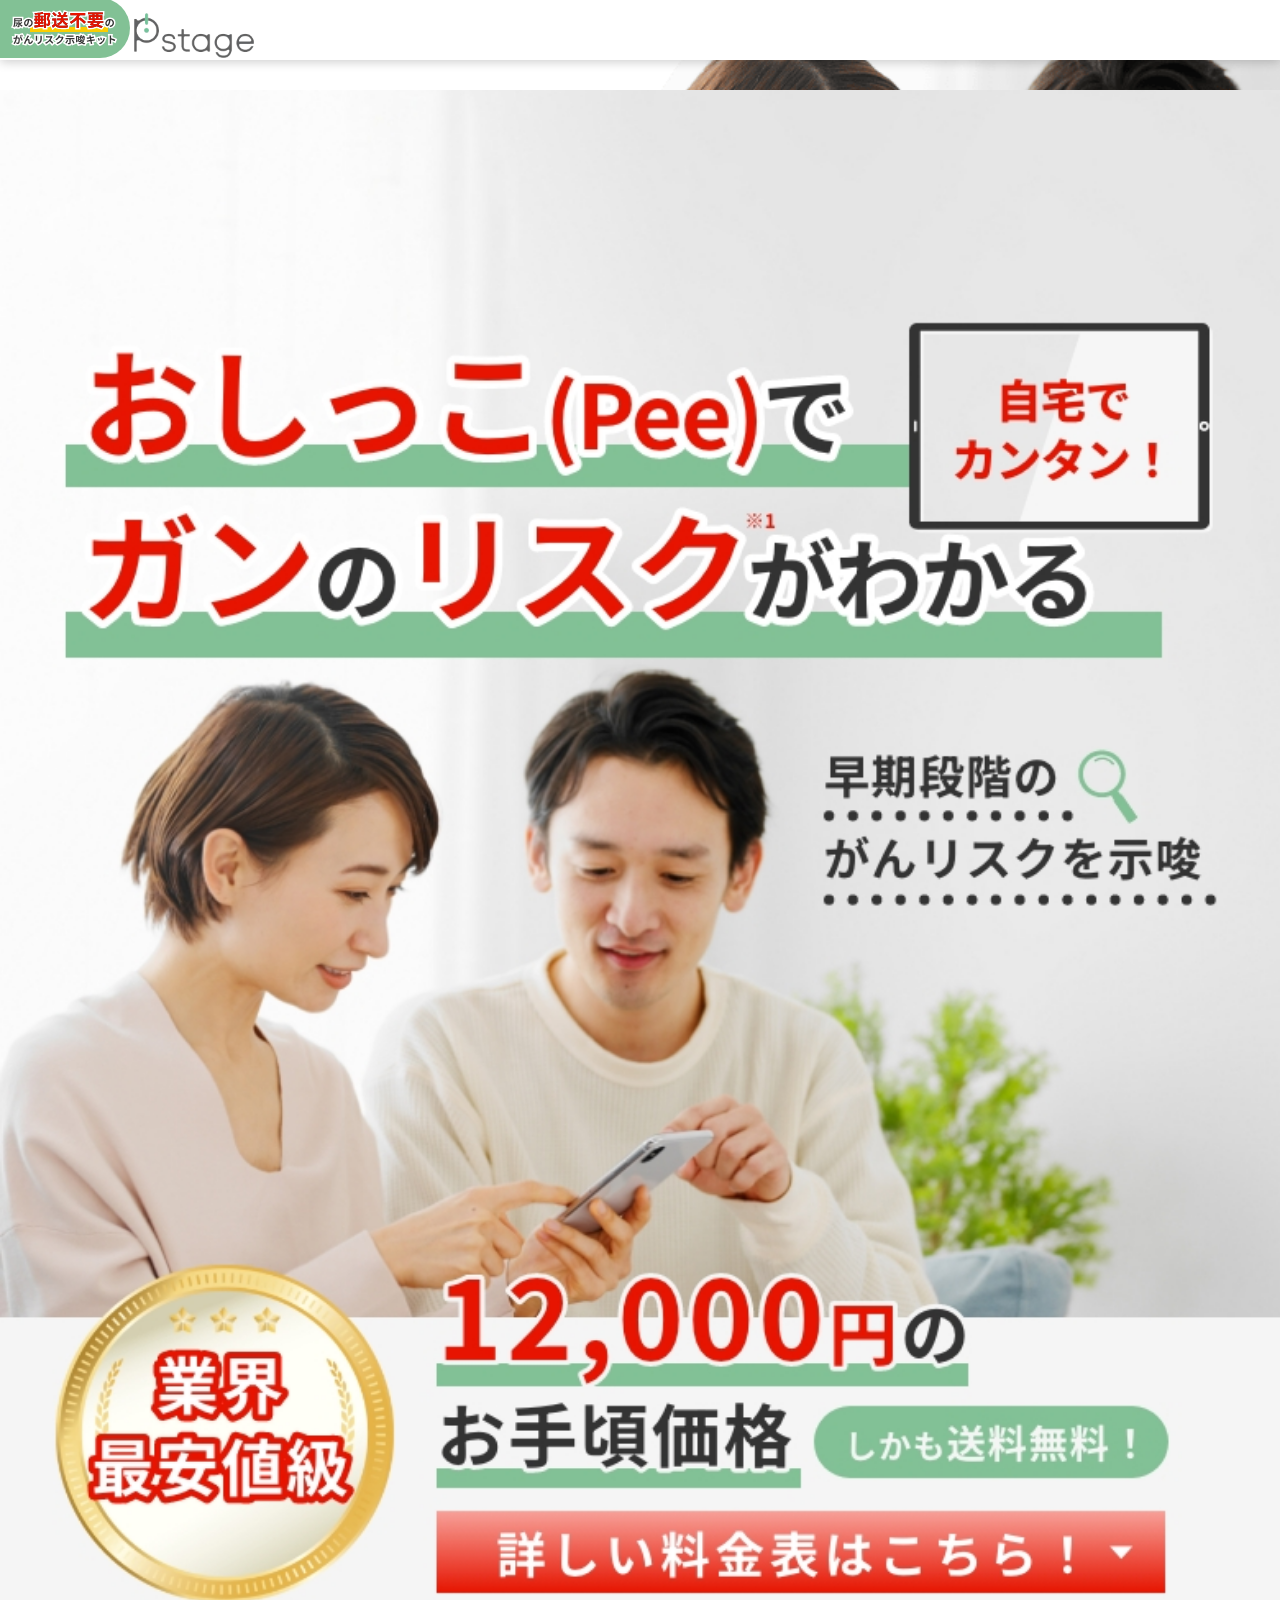
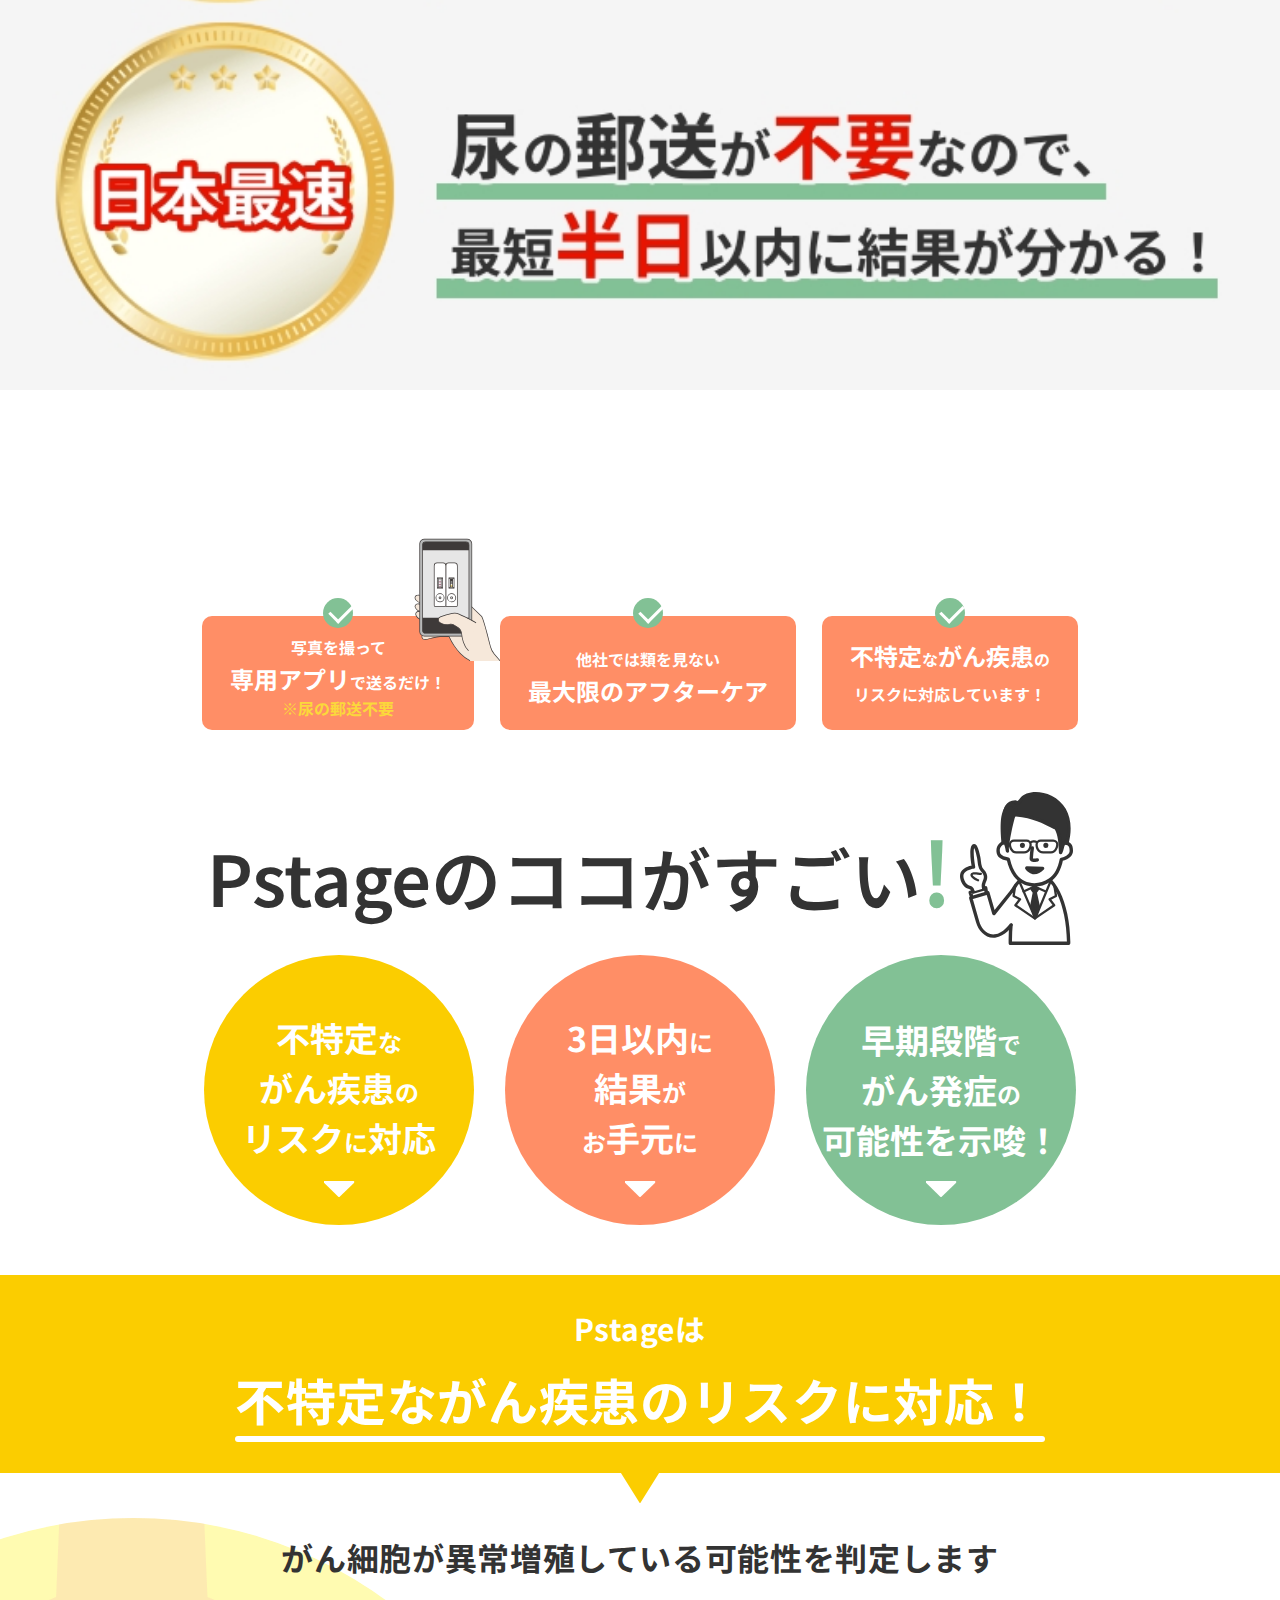
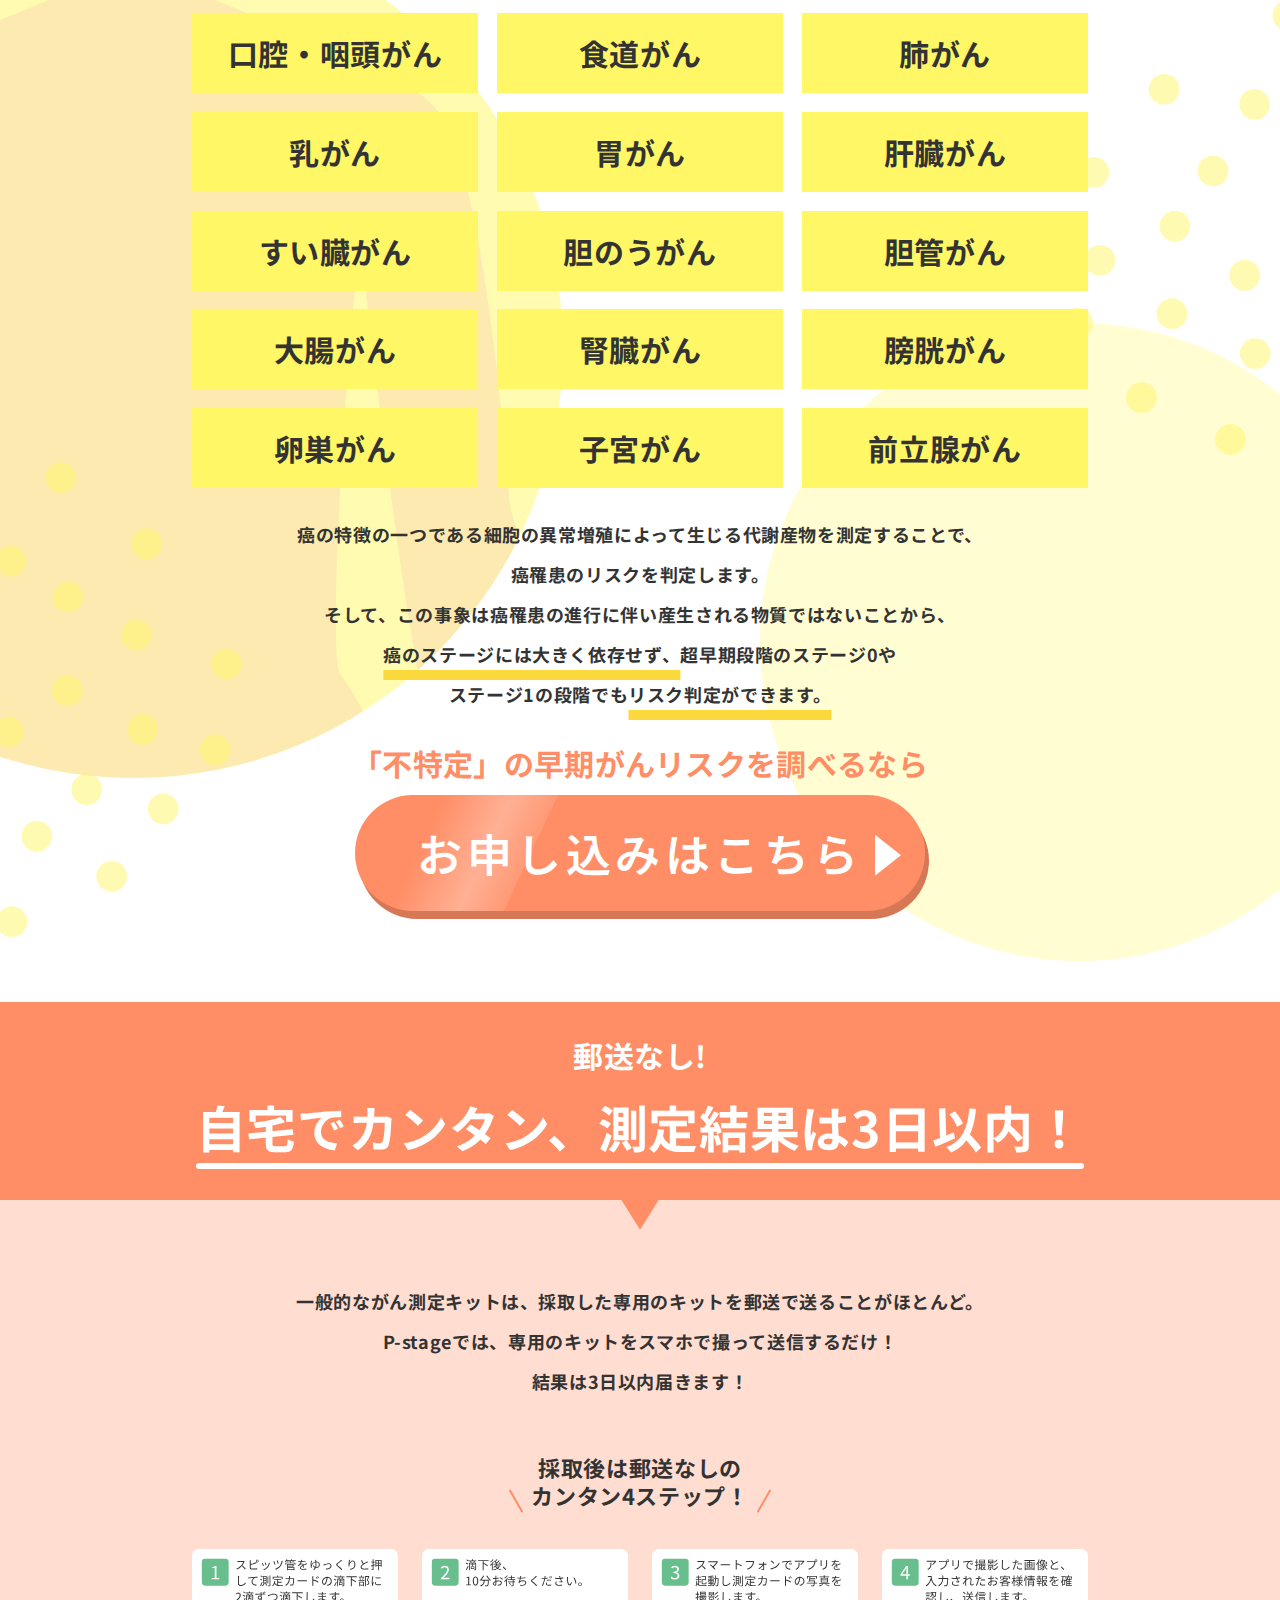
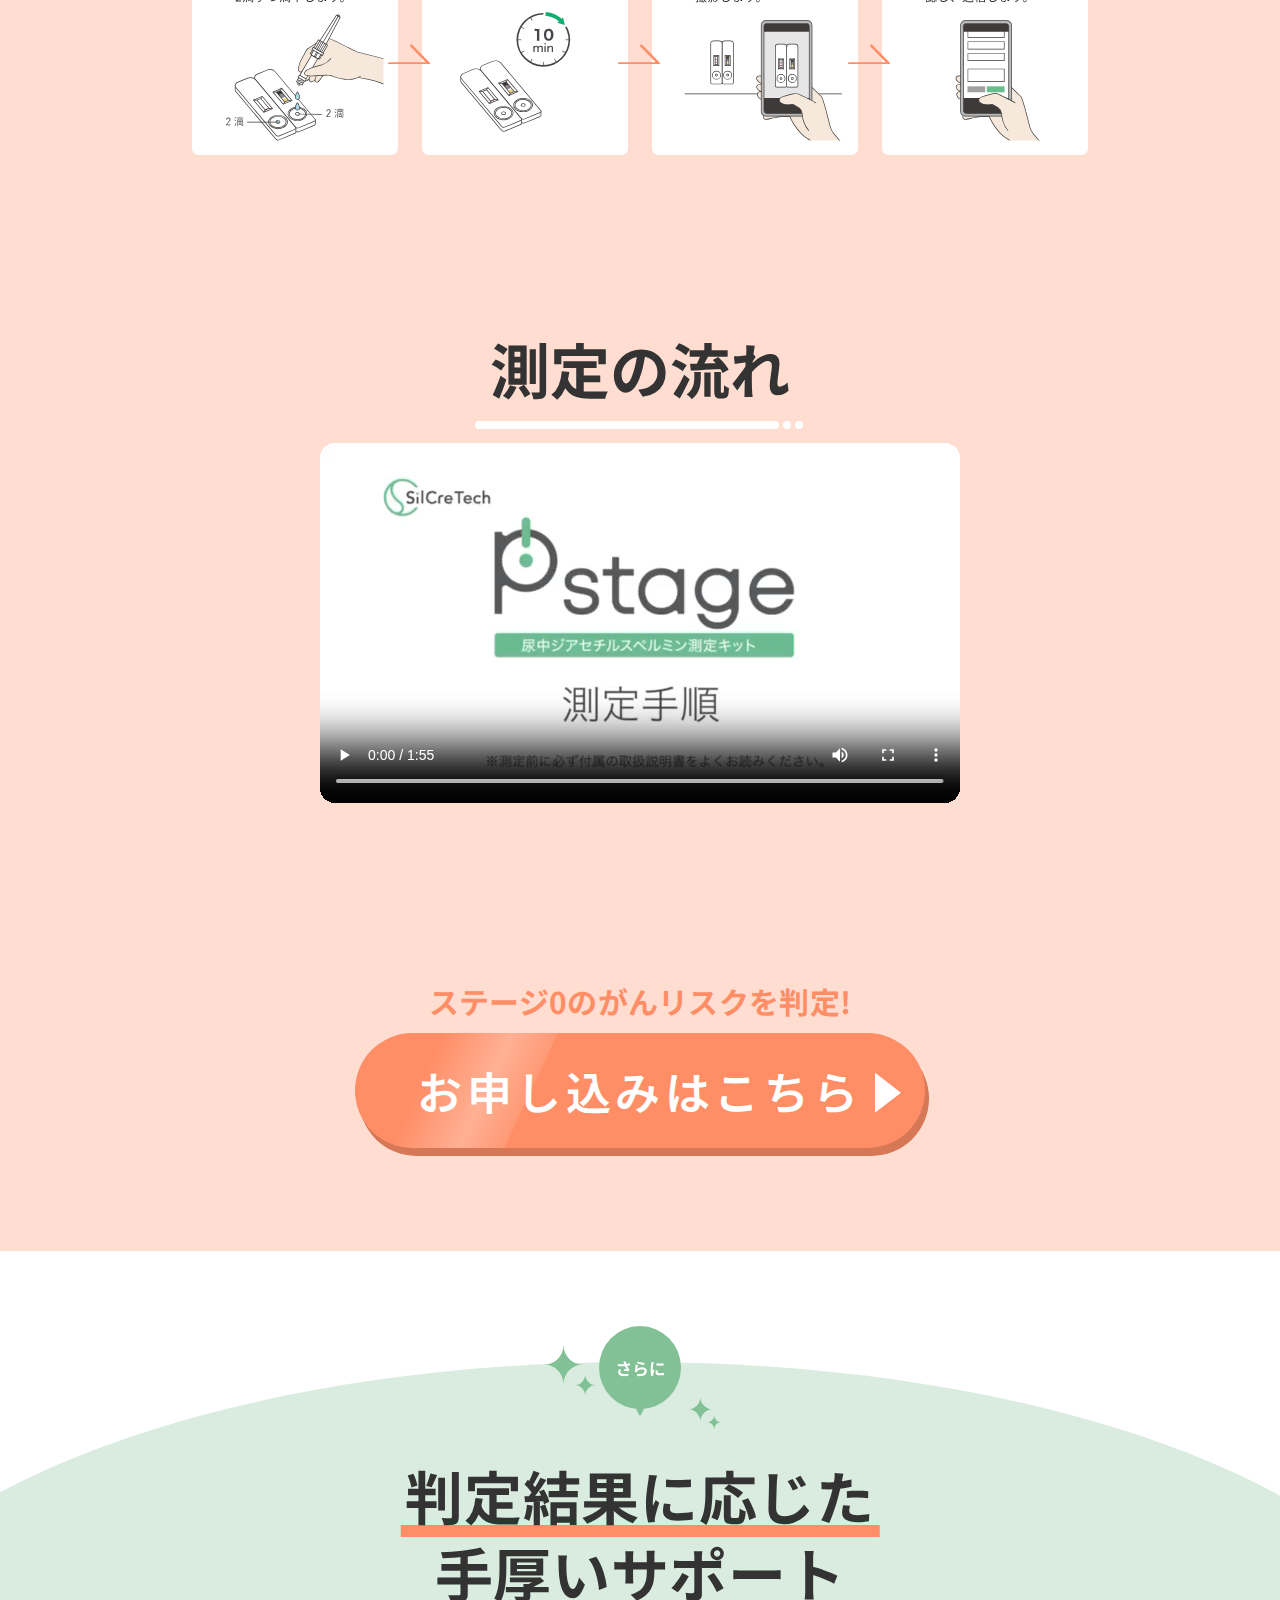
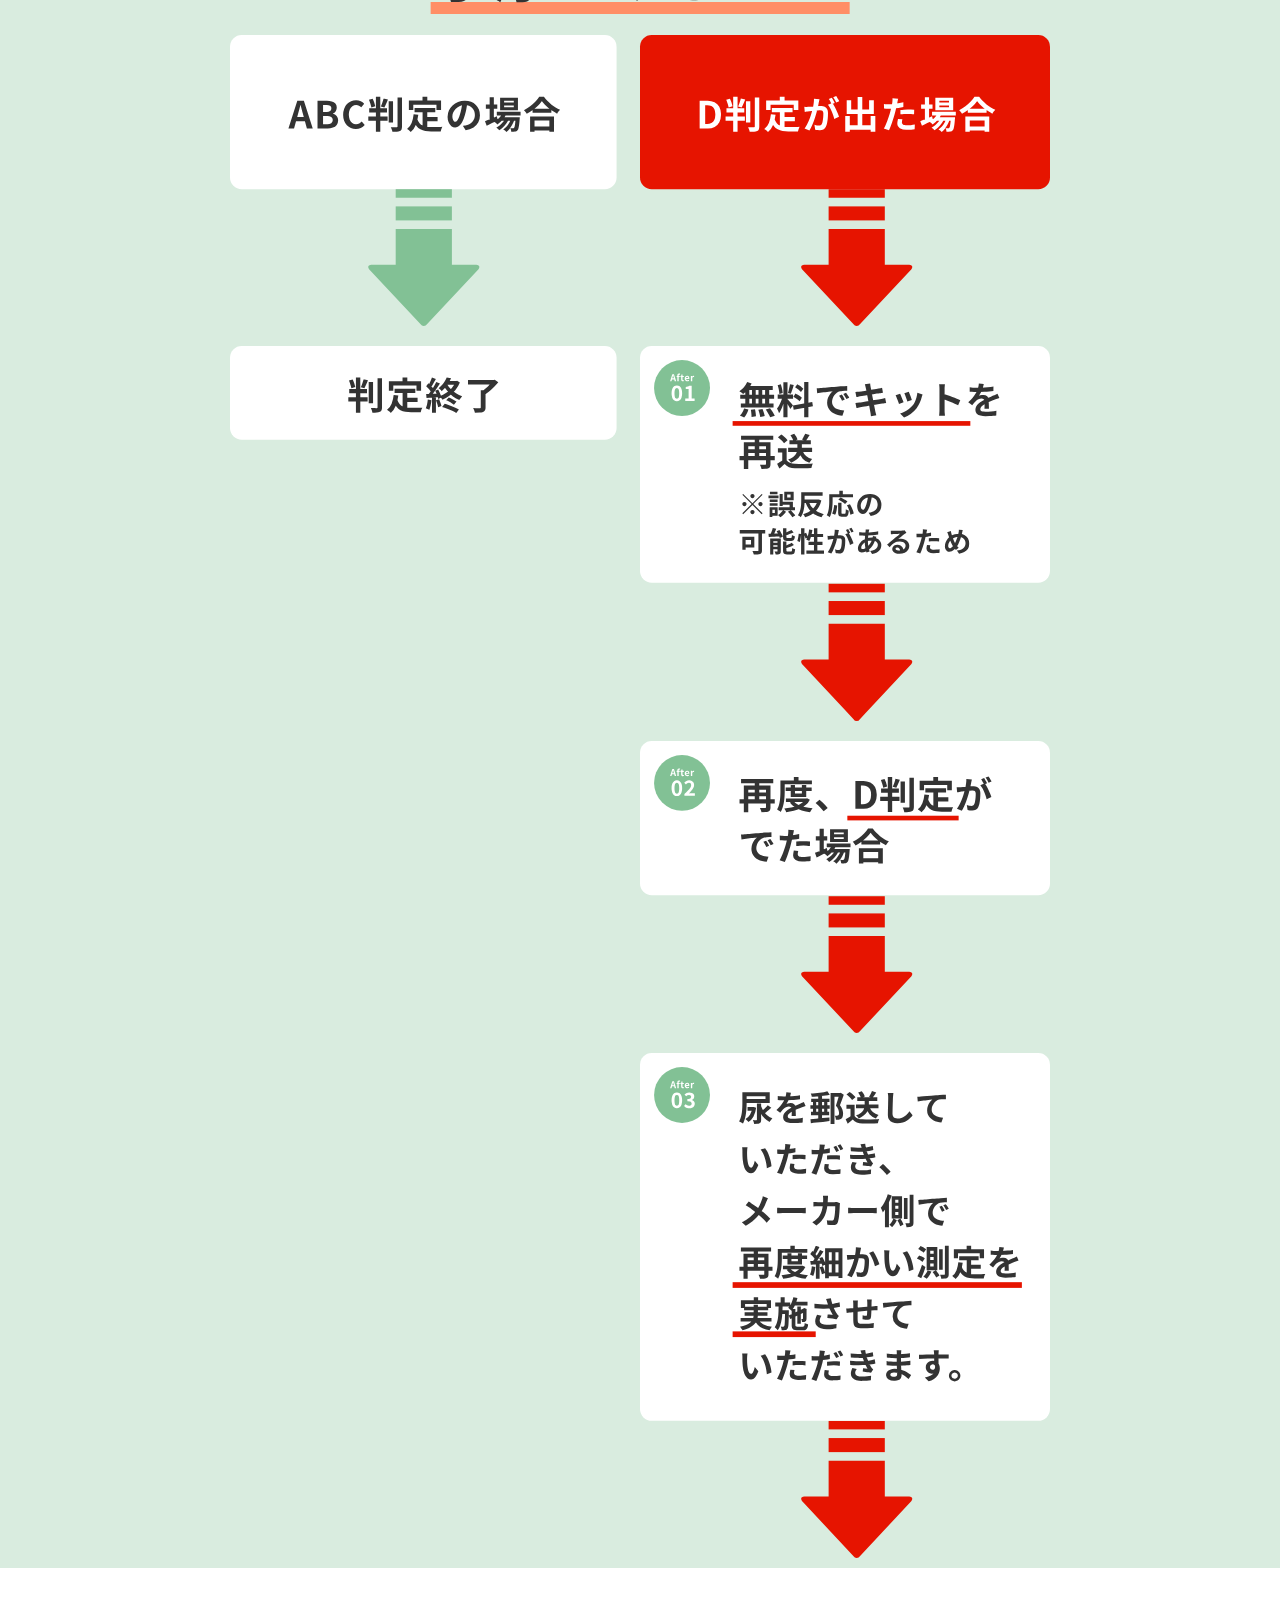
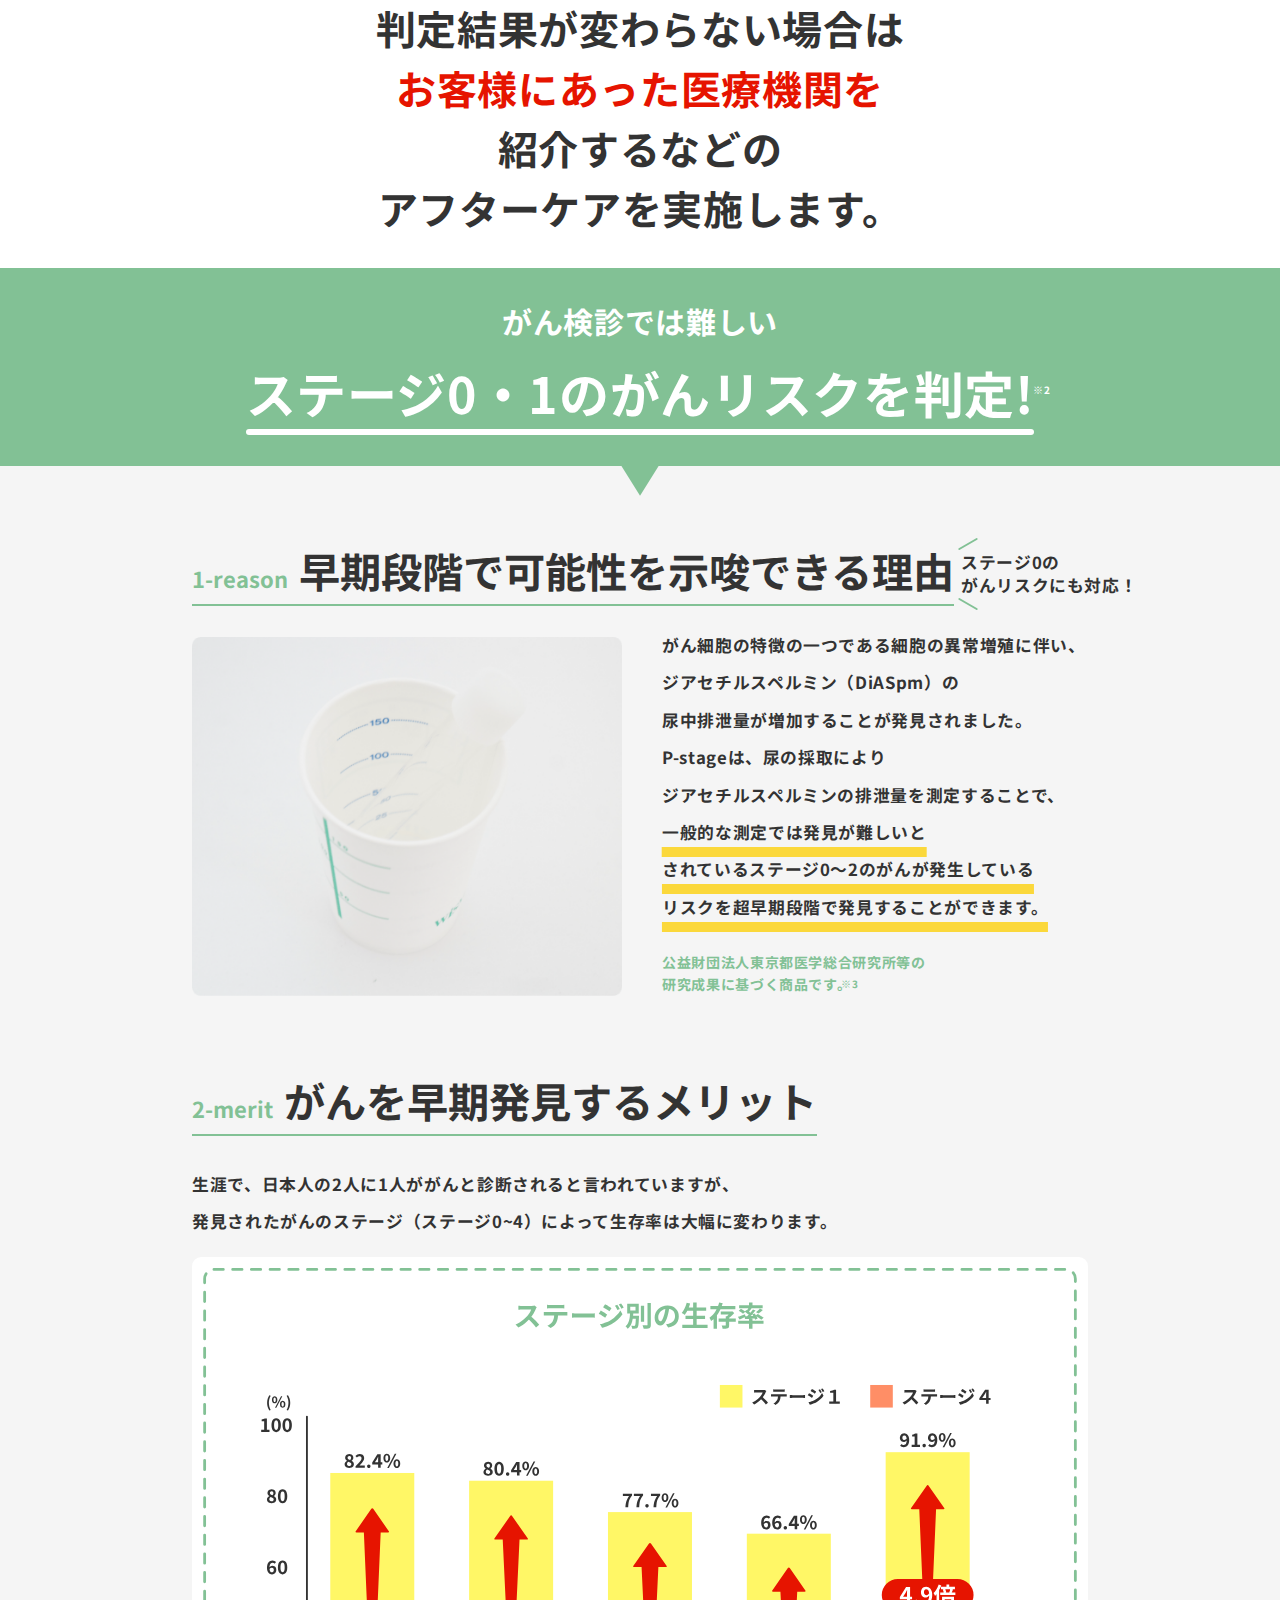
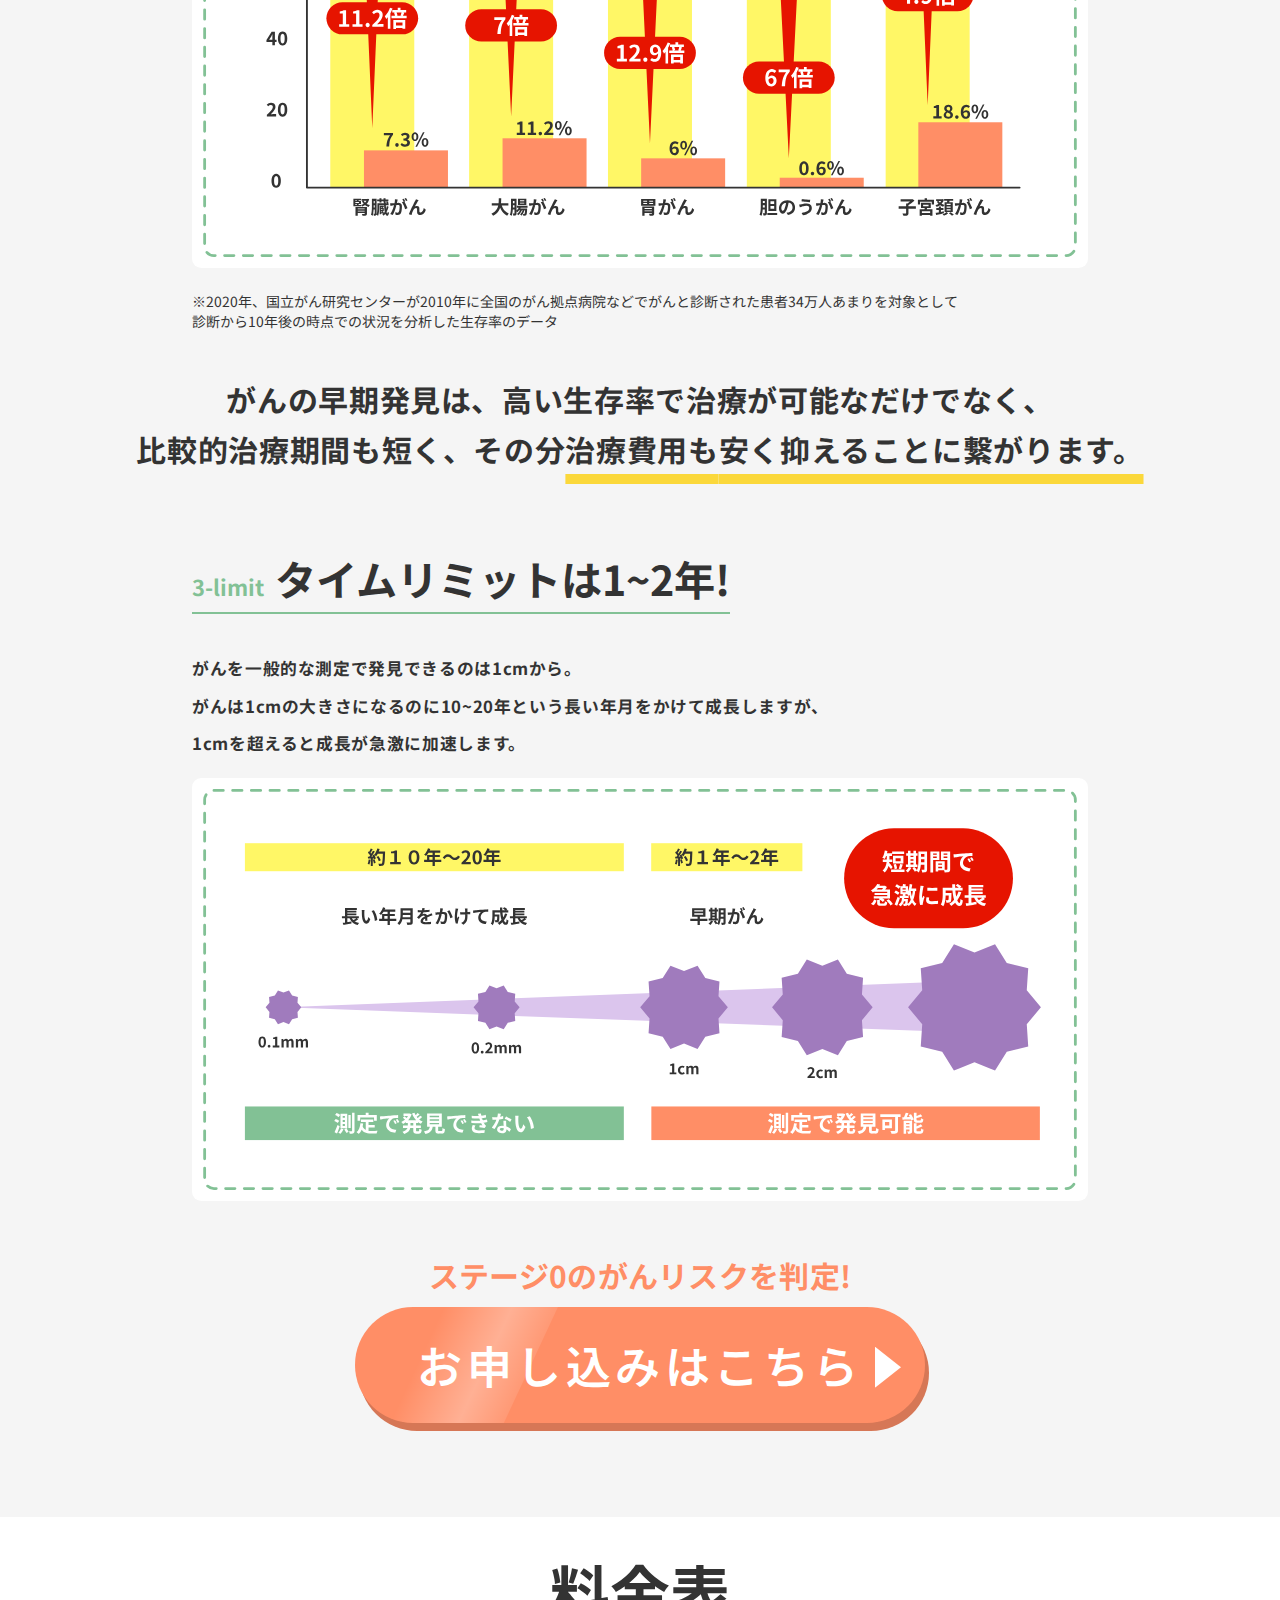
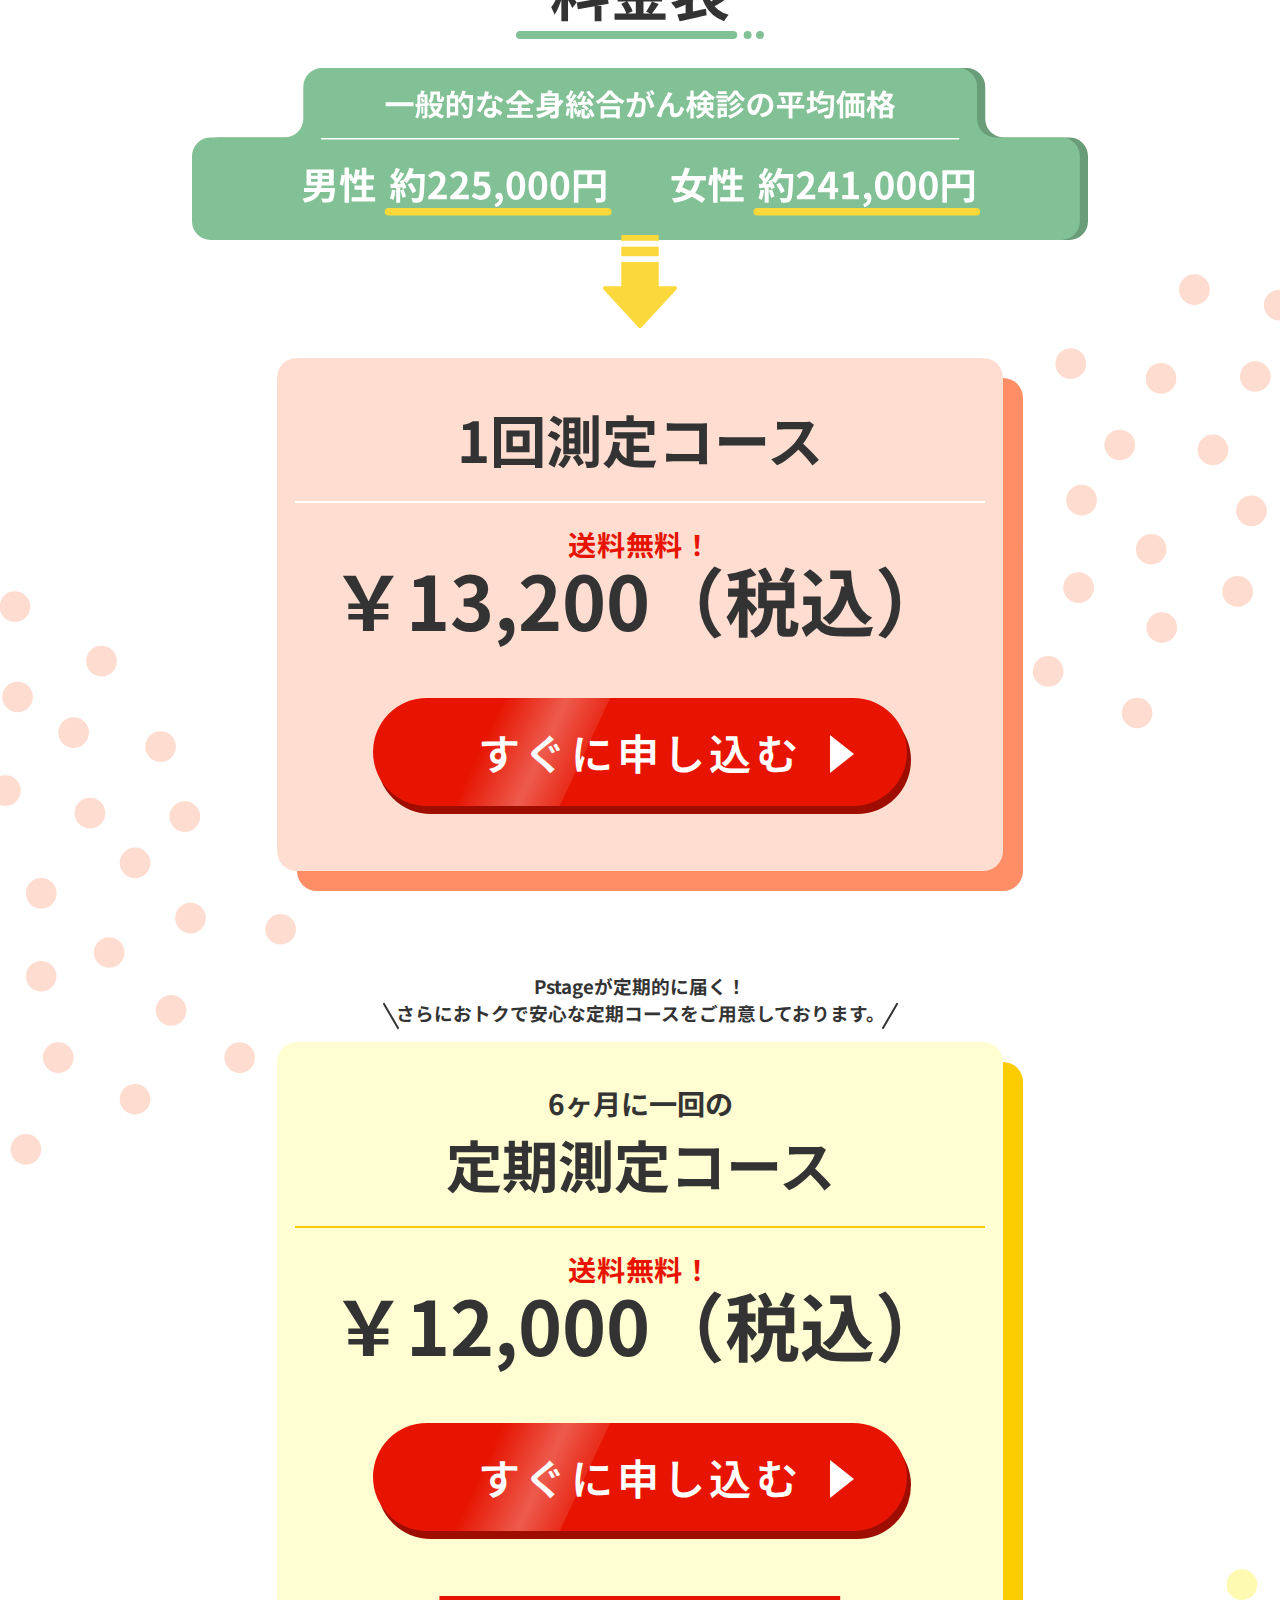
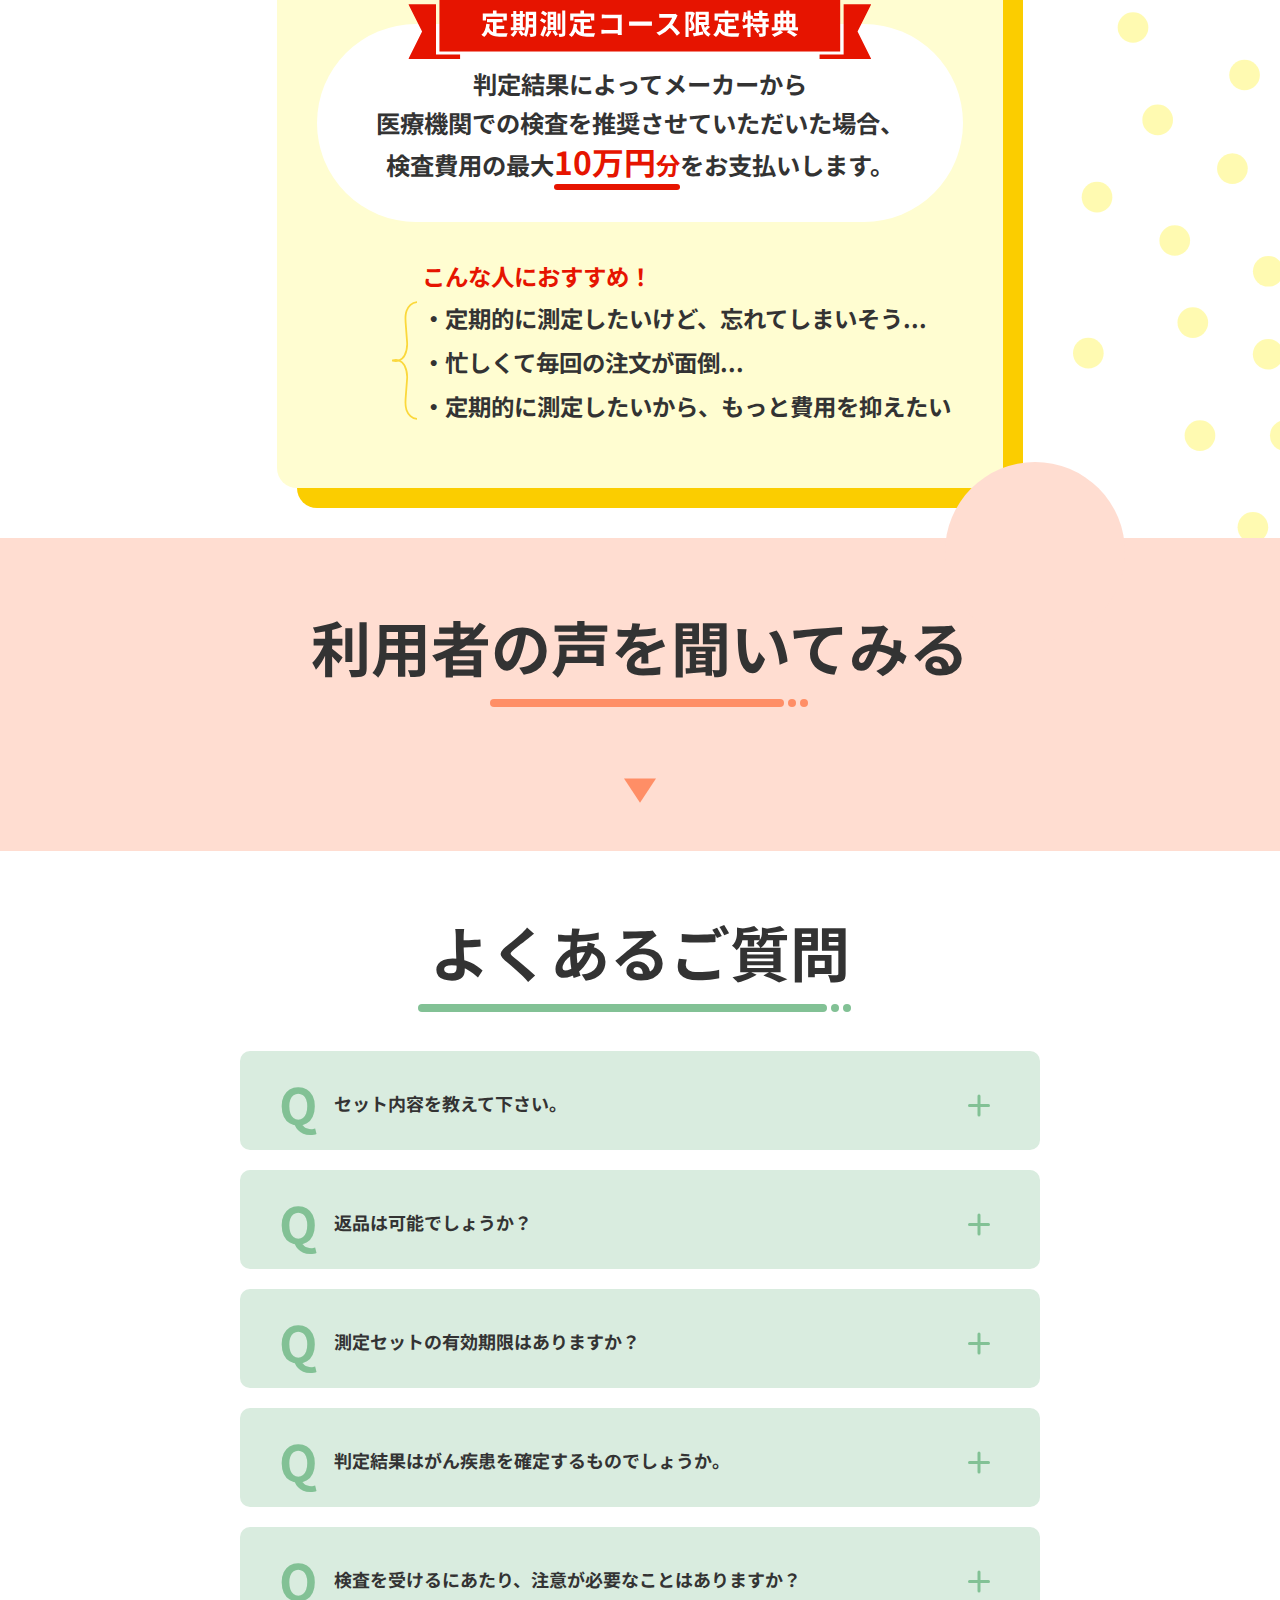
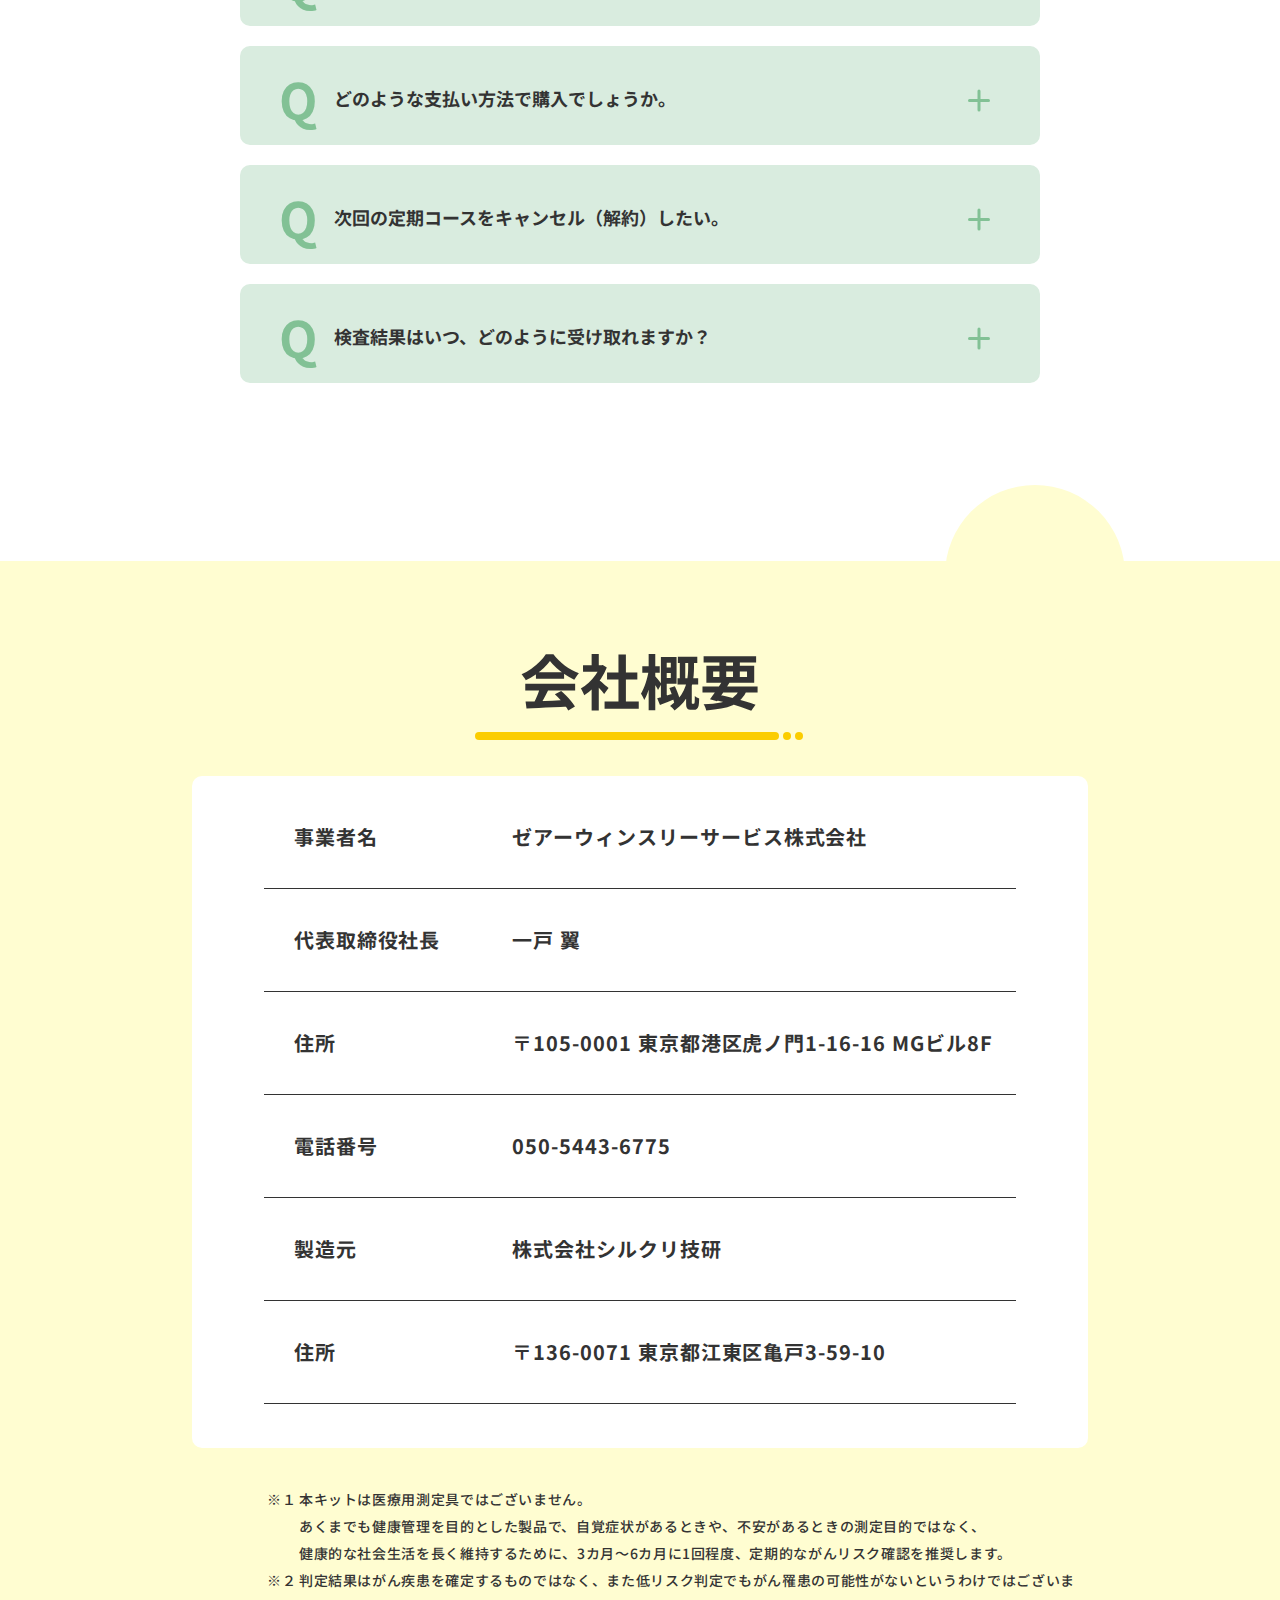
==== commit 7fe577d7: "修正アップ" ====
--- a/public/index.html
+++ b/public/index.html
@@ -48,9 +48,7 @@
         <header>
             <div class="header_inner">
                 <div class="header_left">
-                    <!-- <div class="header-title">尿の郵送不要の
-                        がんリスク示唆キット
-                    </div> -->
+                    <img src="img/header_catch.svg" alt="">
                     <a href="index.html"><img class="header_logo CTA" src="img/logo.svg" alt="Pstageのロゴ"></a>
                 </div>
                 <div class="hamburger_btn sp"><span></span><span></span><span></span></div>
@@ -79,17 +77,17 @@
                     <div class="back_deco back_deco--02"></div>
                     <div class="back_deco back_deco--03 pc"></div>
                 </div>
+                <img  class="kv_all" src="img/kv.jpg" alt="トップイメージ">
+                <div class="CTA"><a class="kv_button" href="#price"></a></div>
                 <div class="kv_wrapper">
                     <div class="kv_upper">
-                        <div class="kv_upper_left">
+                        <!-- <div class="kv_upper_left">
                             <div class="kv_text01"><span class="text_deco_l"></span>ステージ0の<br>がんリスクにも対応<span class="text_deco_r"></span></div>
                             <div class="kv_text02">
                                 <p class="pc">早期段階のがんリスクを示唆</p>
                                 <img class="pc dotted" src="img/dotted_pc.svg" alt="">
                                 <p class="sp_line01 sp">早期段階の</p>
-                                <!-- <img class="dotted_sp_01 sp" src="../images/dotted_sp_01.svg" alt=""> -->
                                 <p class="sp_line02 sp">がんリスクを示唆</p>
-                                <!-- <img class="dotted_sp_02 sp" src="../images/dotted_sp_02.svg" alt=""> -->
                             </div>
                             <div class="kv_text03"><p>自宅<span class="small_text">で</span>カンタン！</p><p>おしっこ<span class="small_text">（Pee）</span><span class="small_text">で</span></p><p>がん<span class="small_text">の</span>リスク<span class="
                                 annotation small_text">がわかる</span></p></div>
@@ -100,10 +98,7 @@
                                 <div class="kv_application_anime"></div>
                                 <p>お申し込みは<br>こちら</p>
                             </a>
-                            <!-- <div class="kv_application--desc">
-                                健康的な社会生活を長く維持するために、<br>3カ月～6カ月に1回程度、<br>定期的ながんリスク確認を推奨します。
-                            </div> -->
-                        </div>
+                        </div> -->
                     </div>
                     <div class="kv_middle">
                         <div class="kv_middle_item">
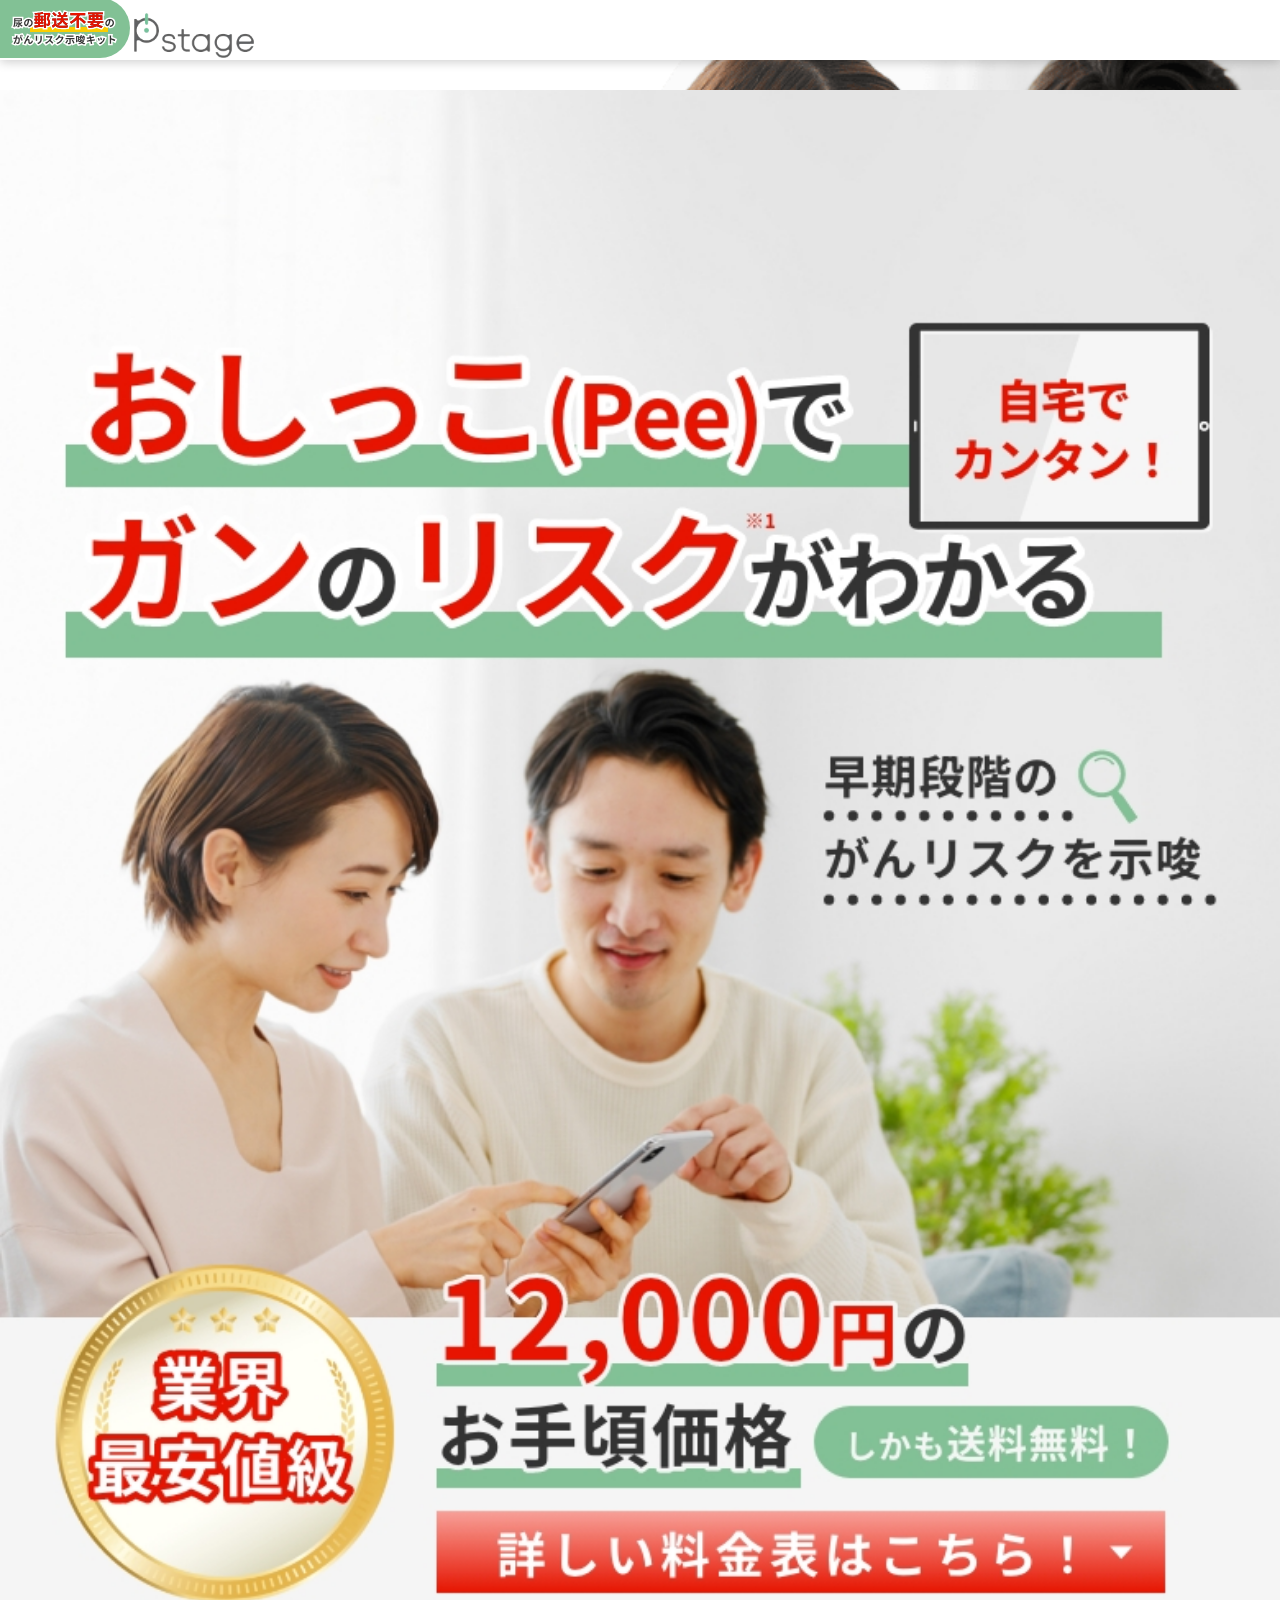
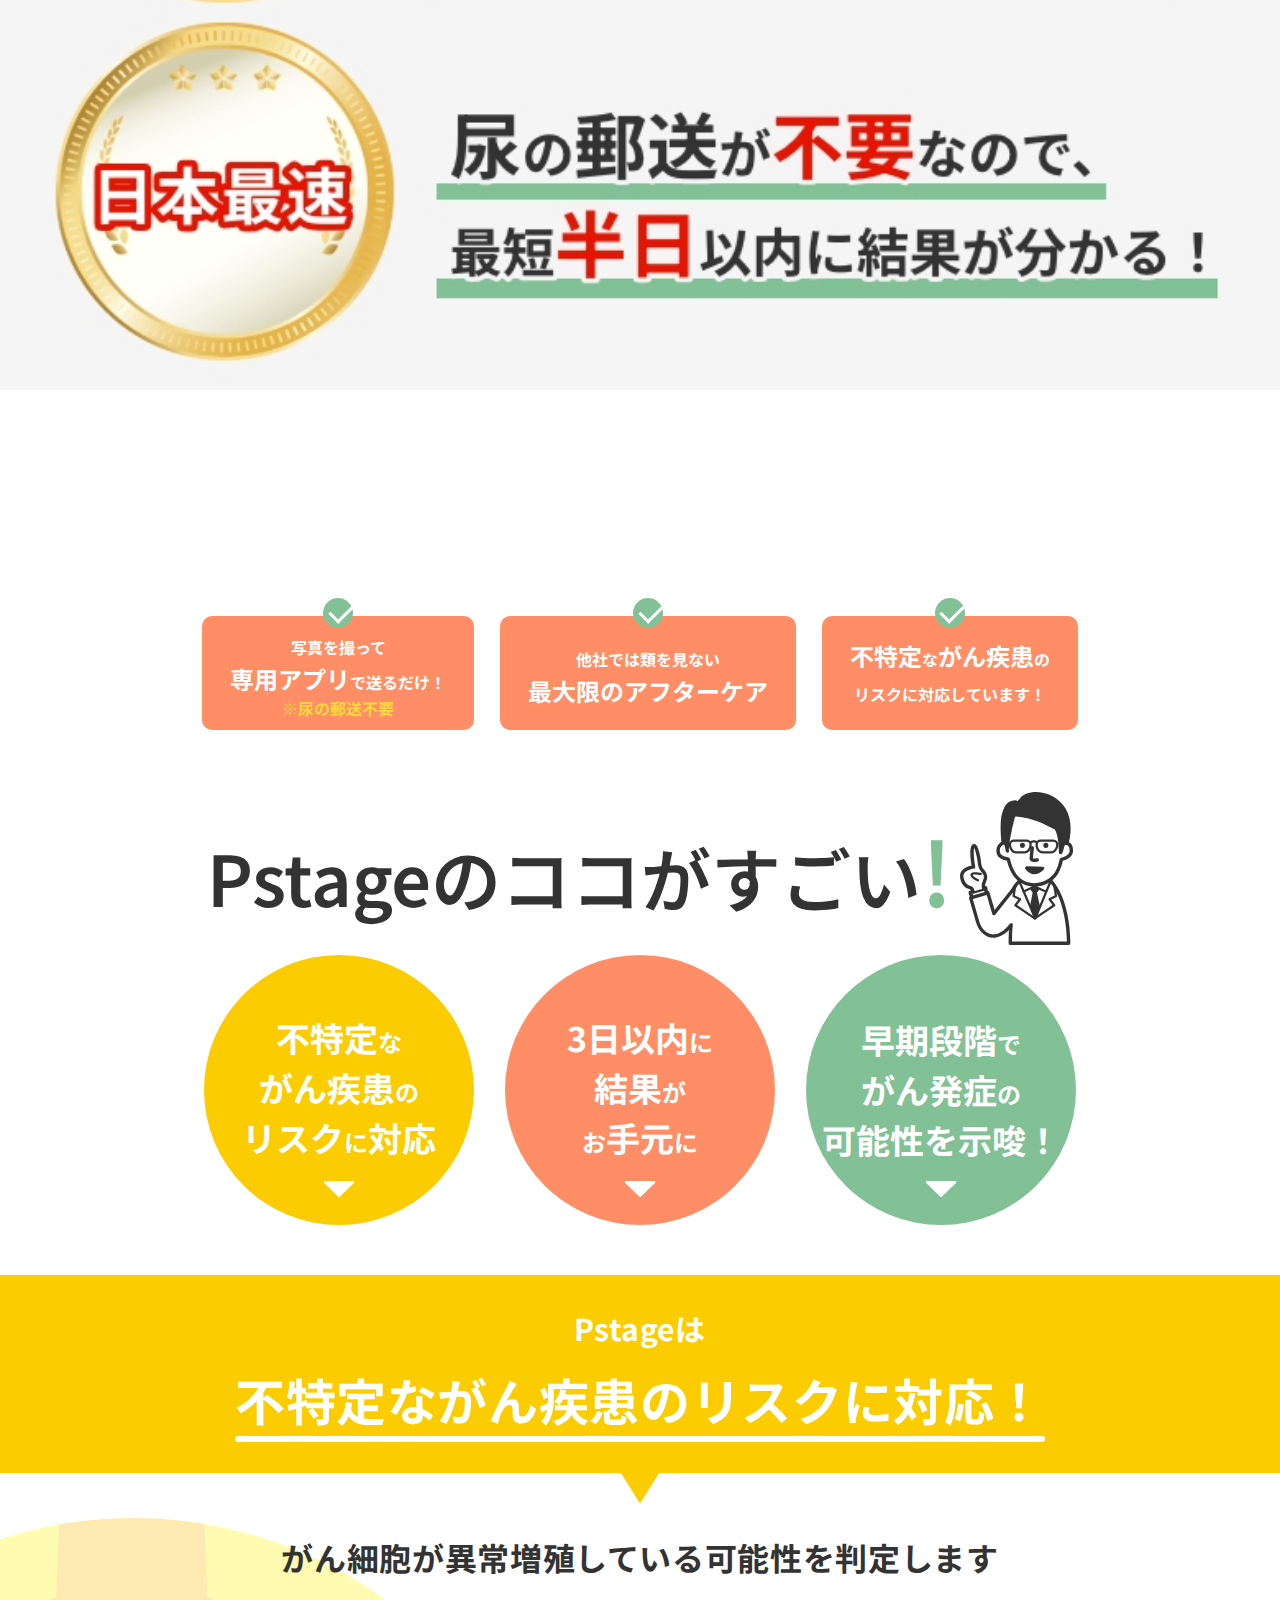
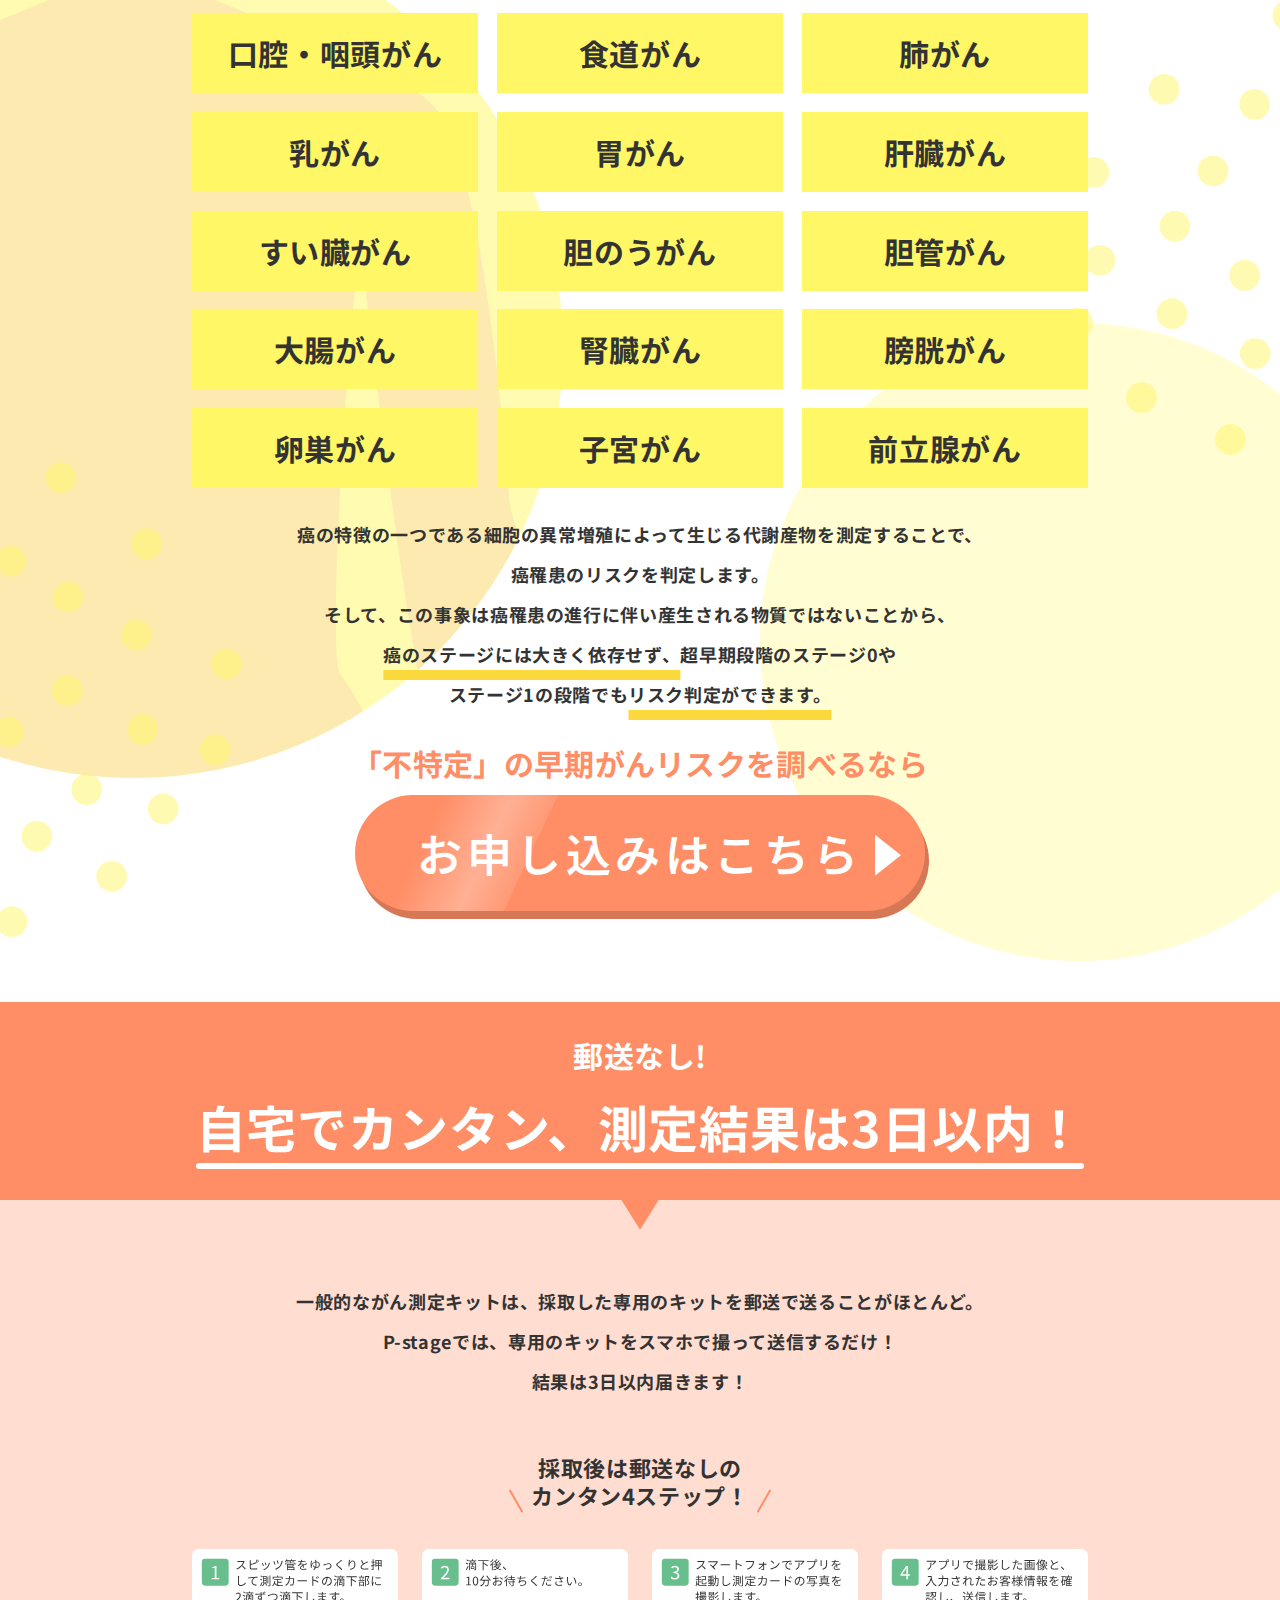
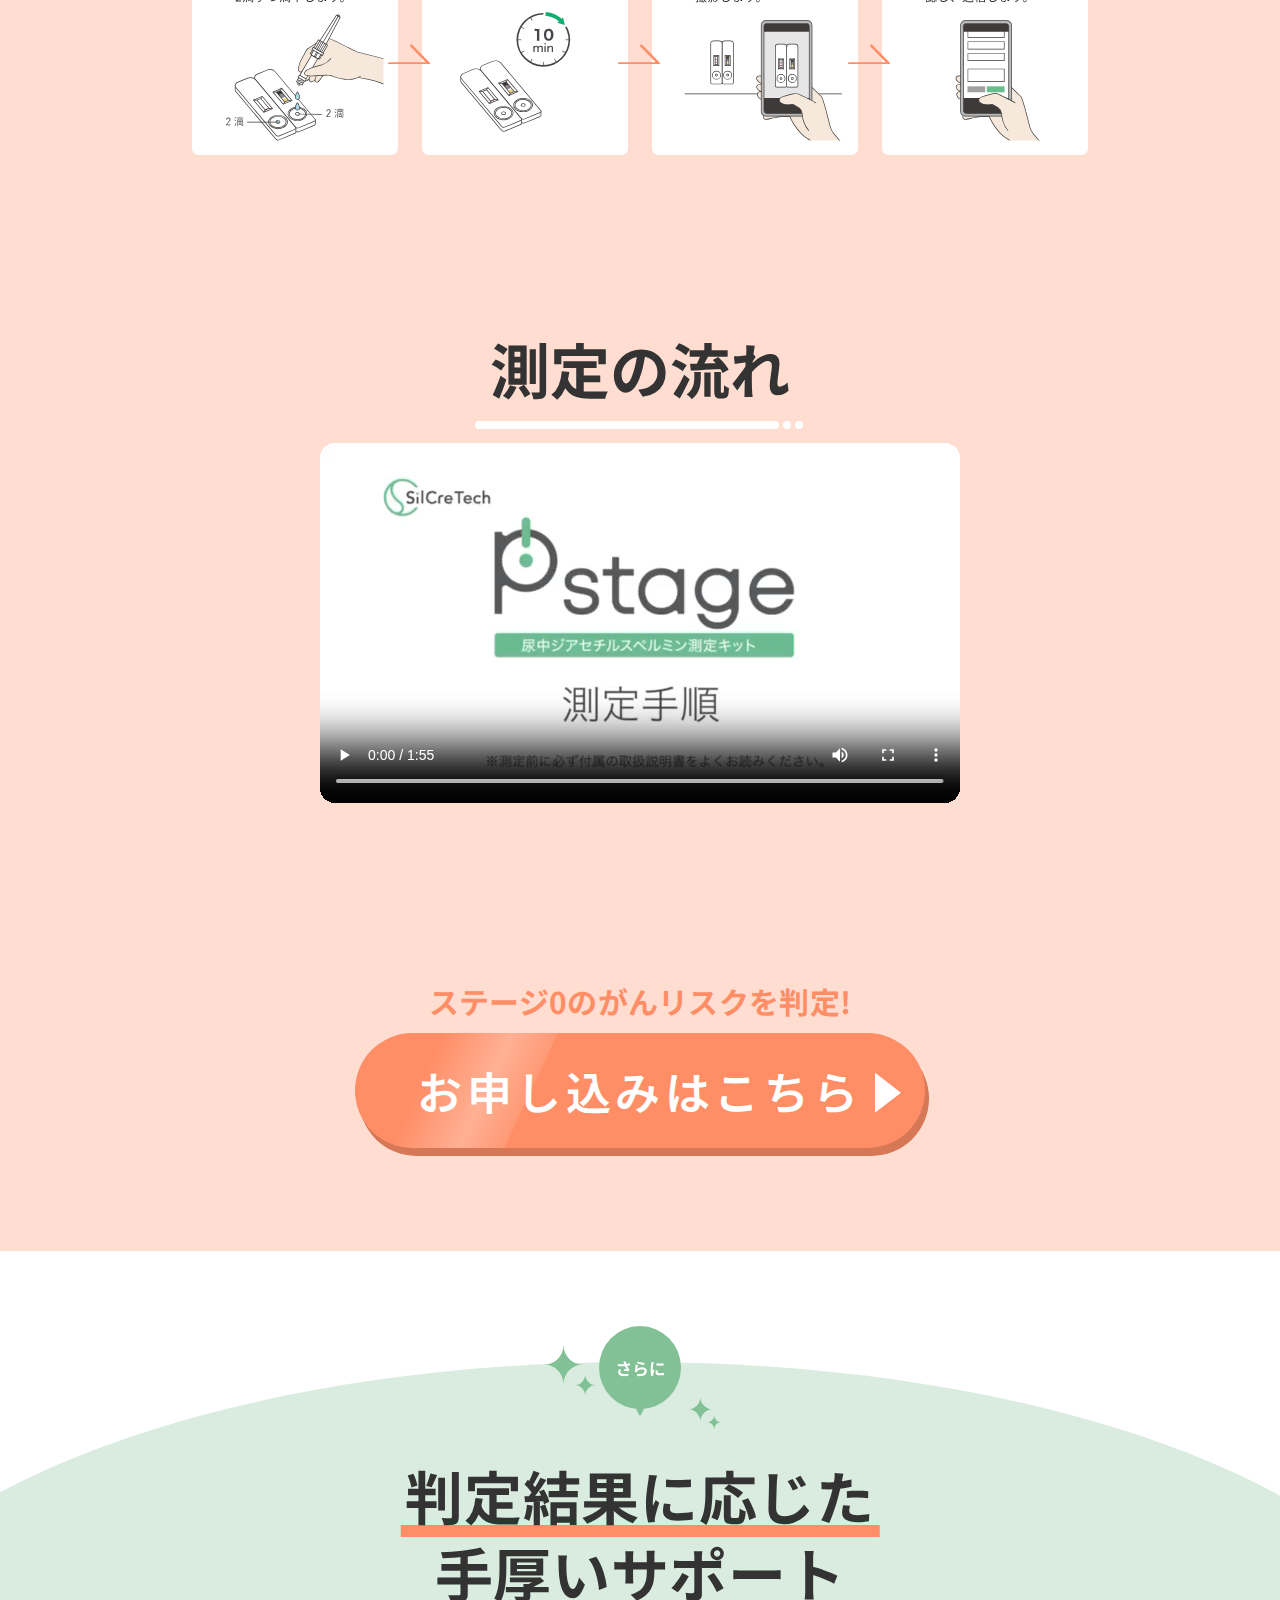
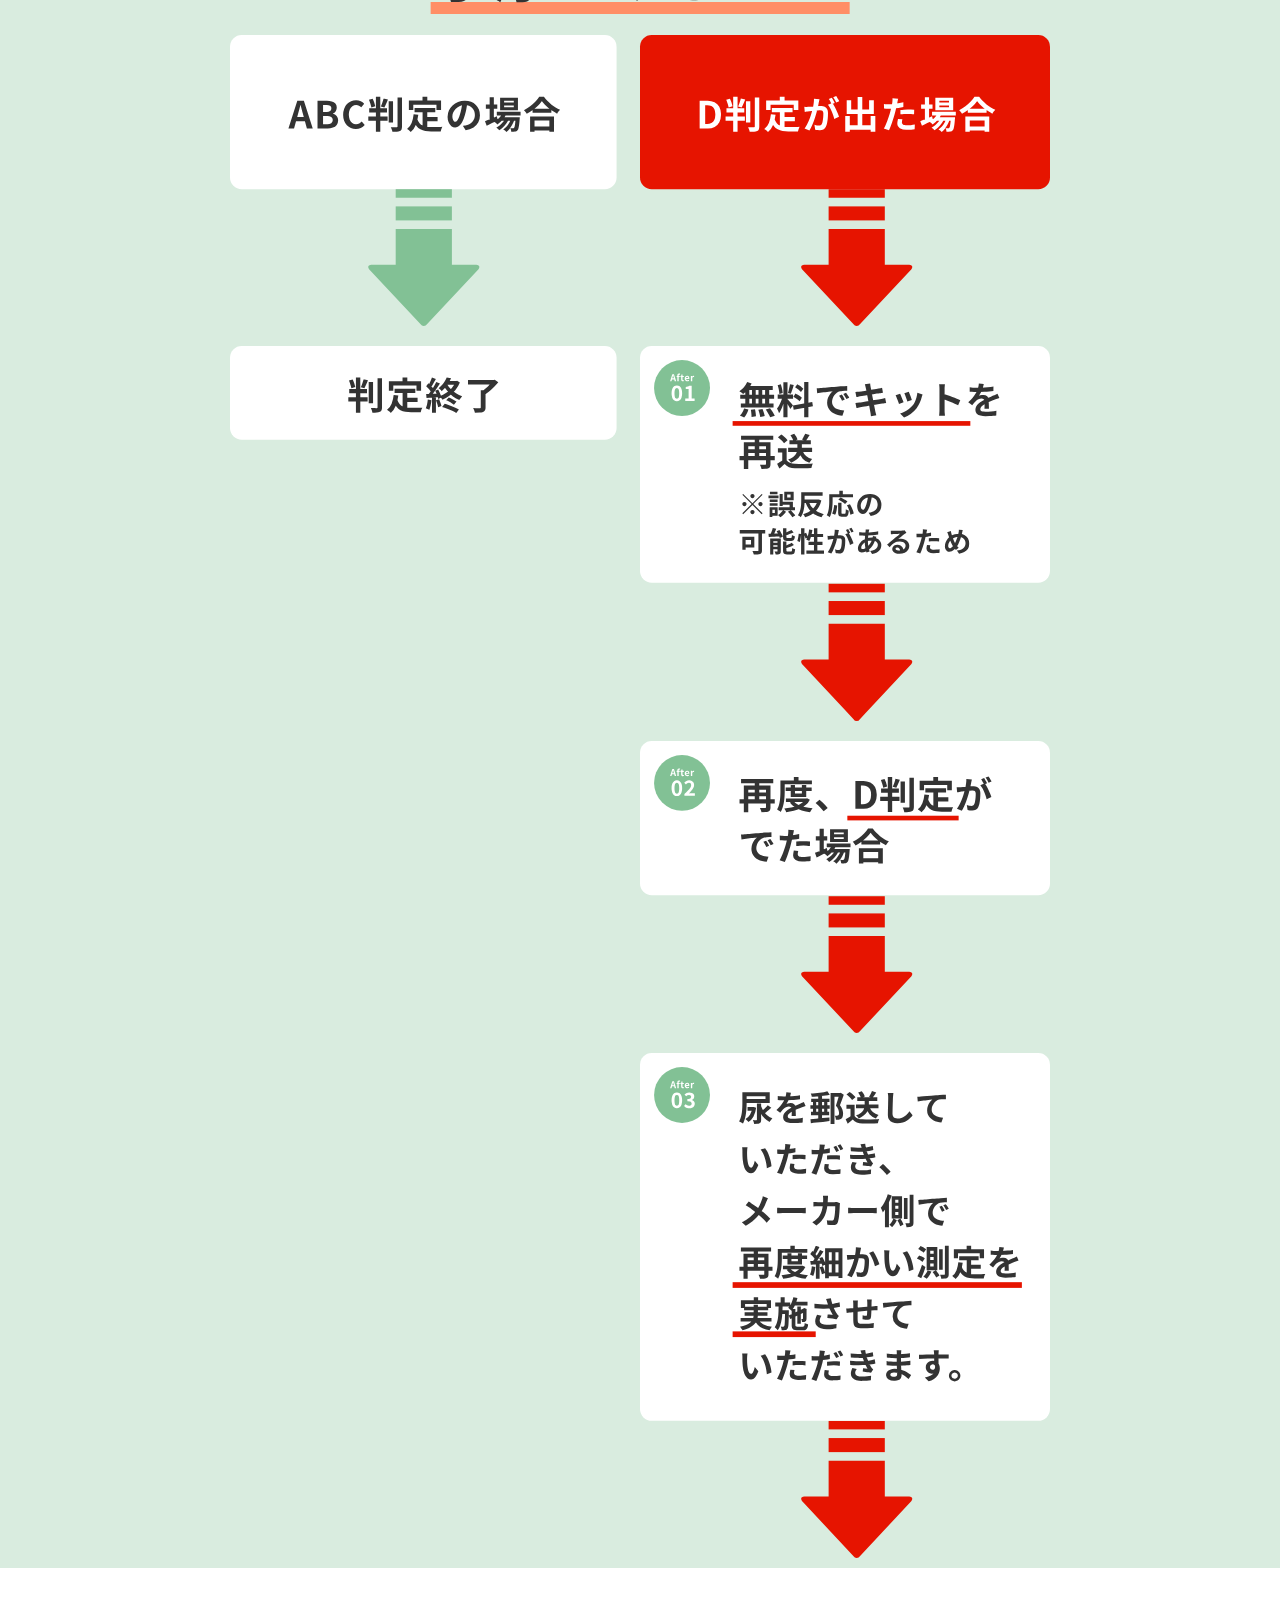
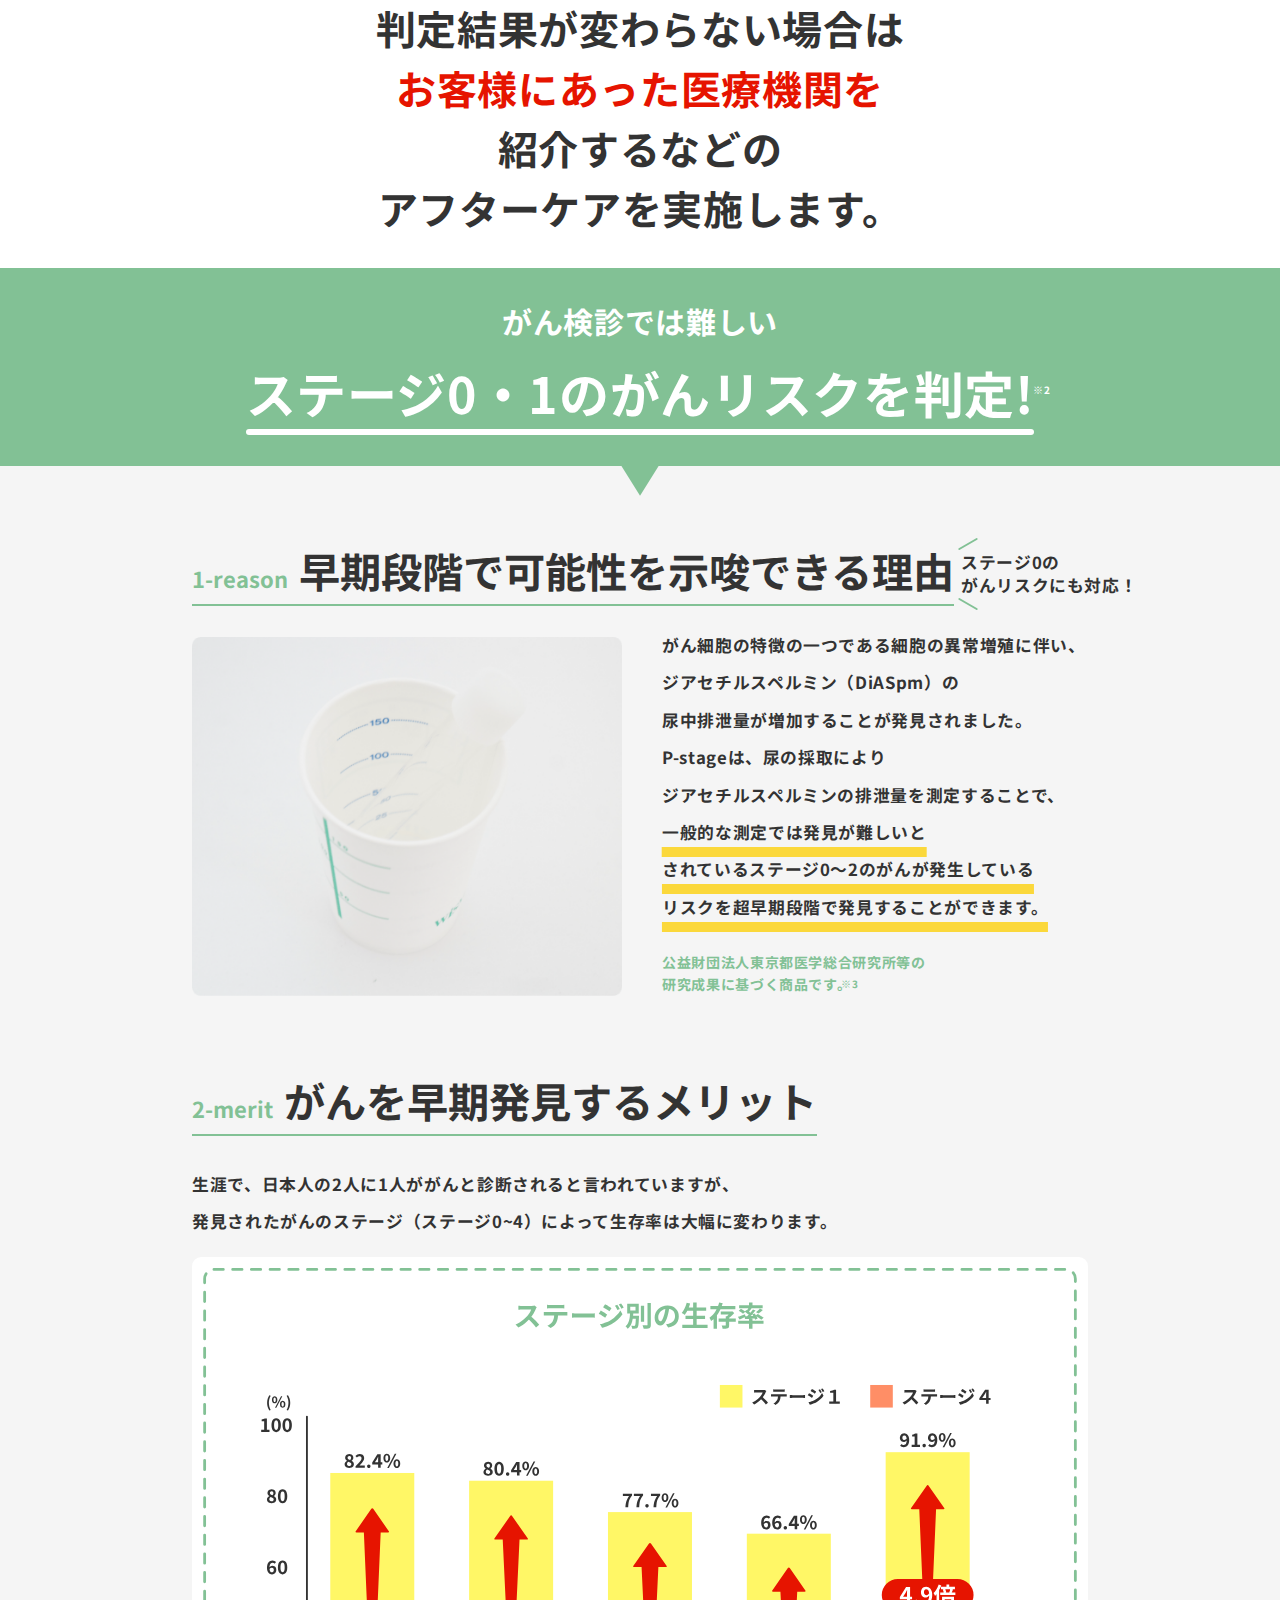
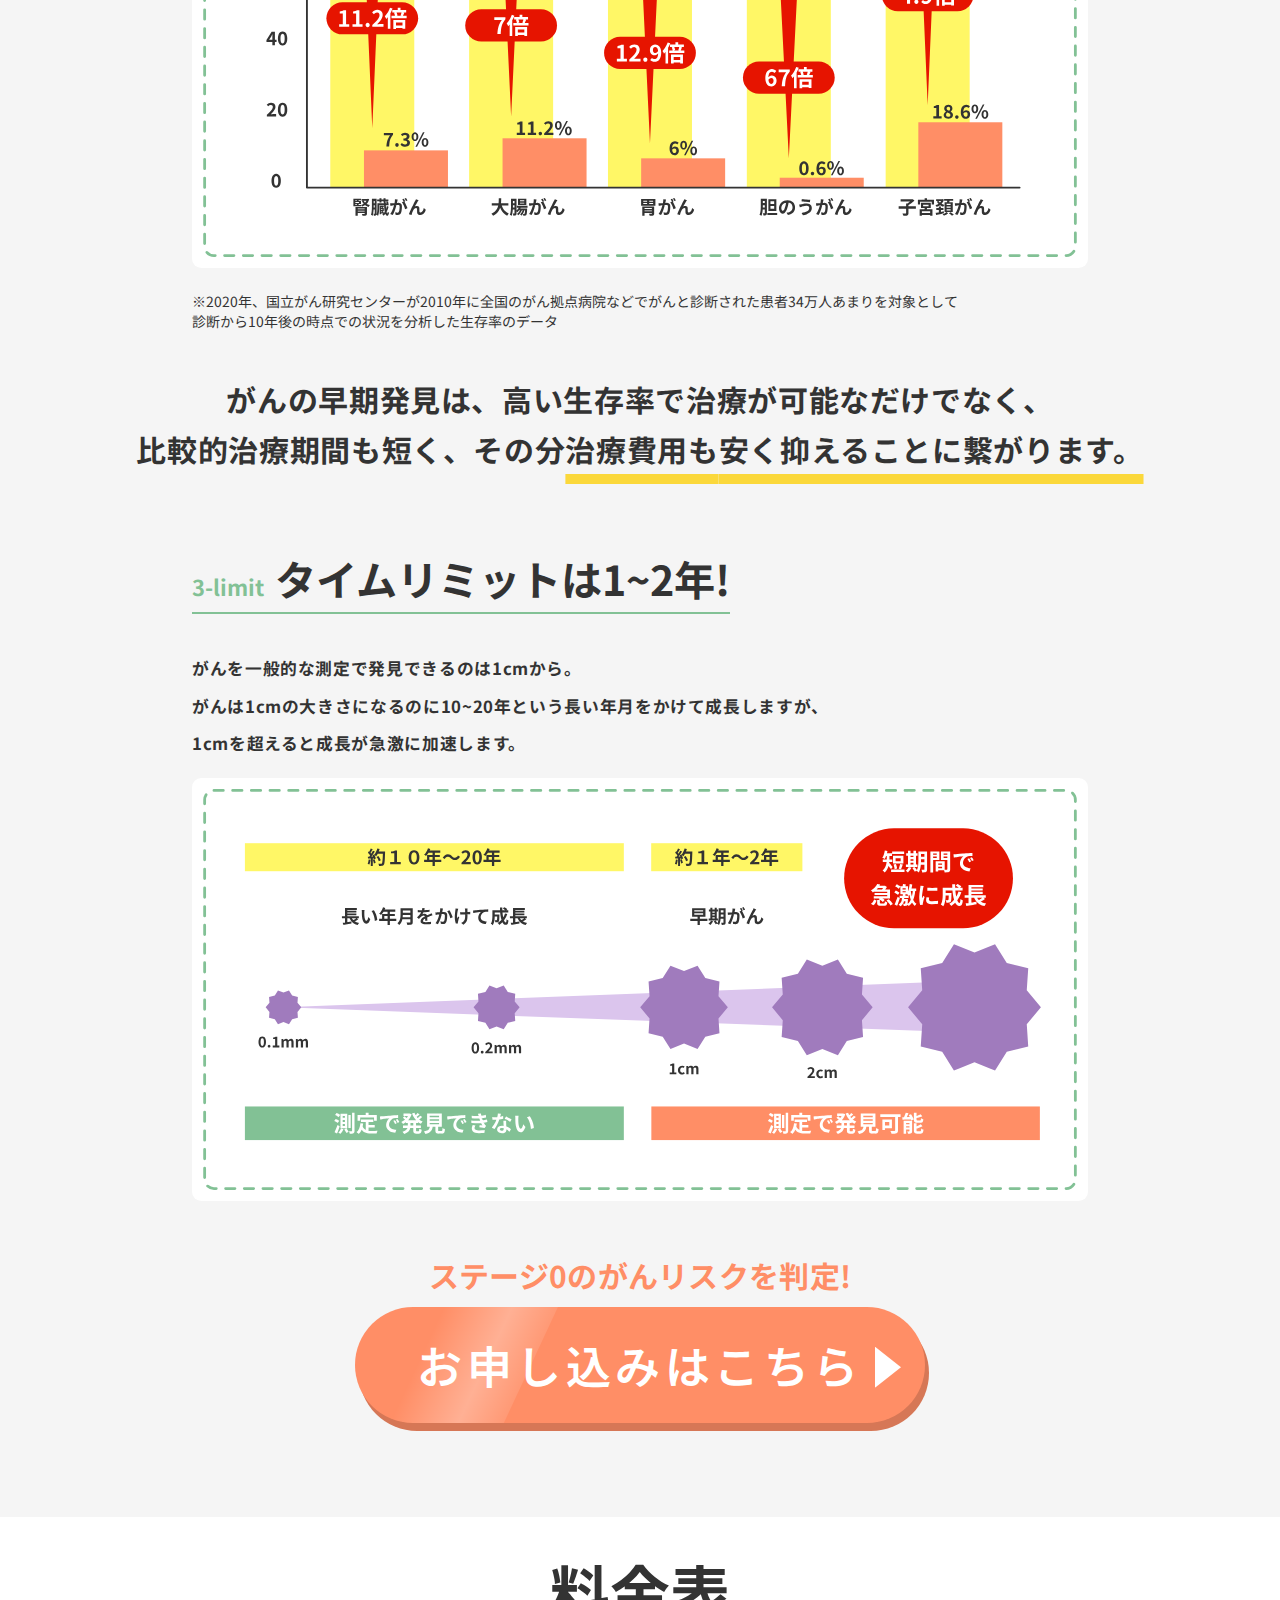
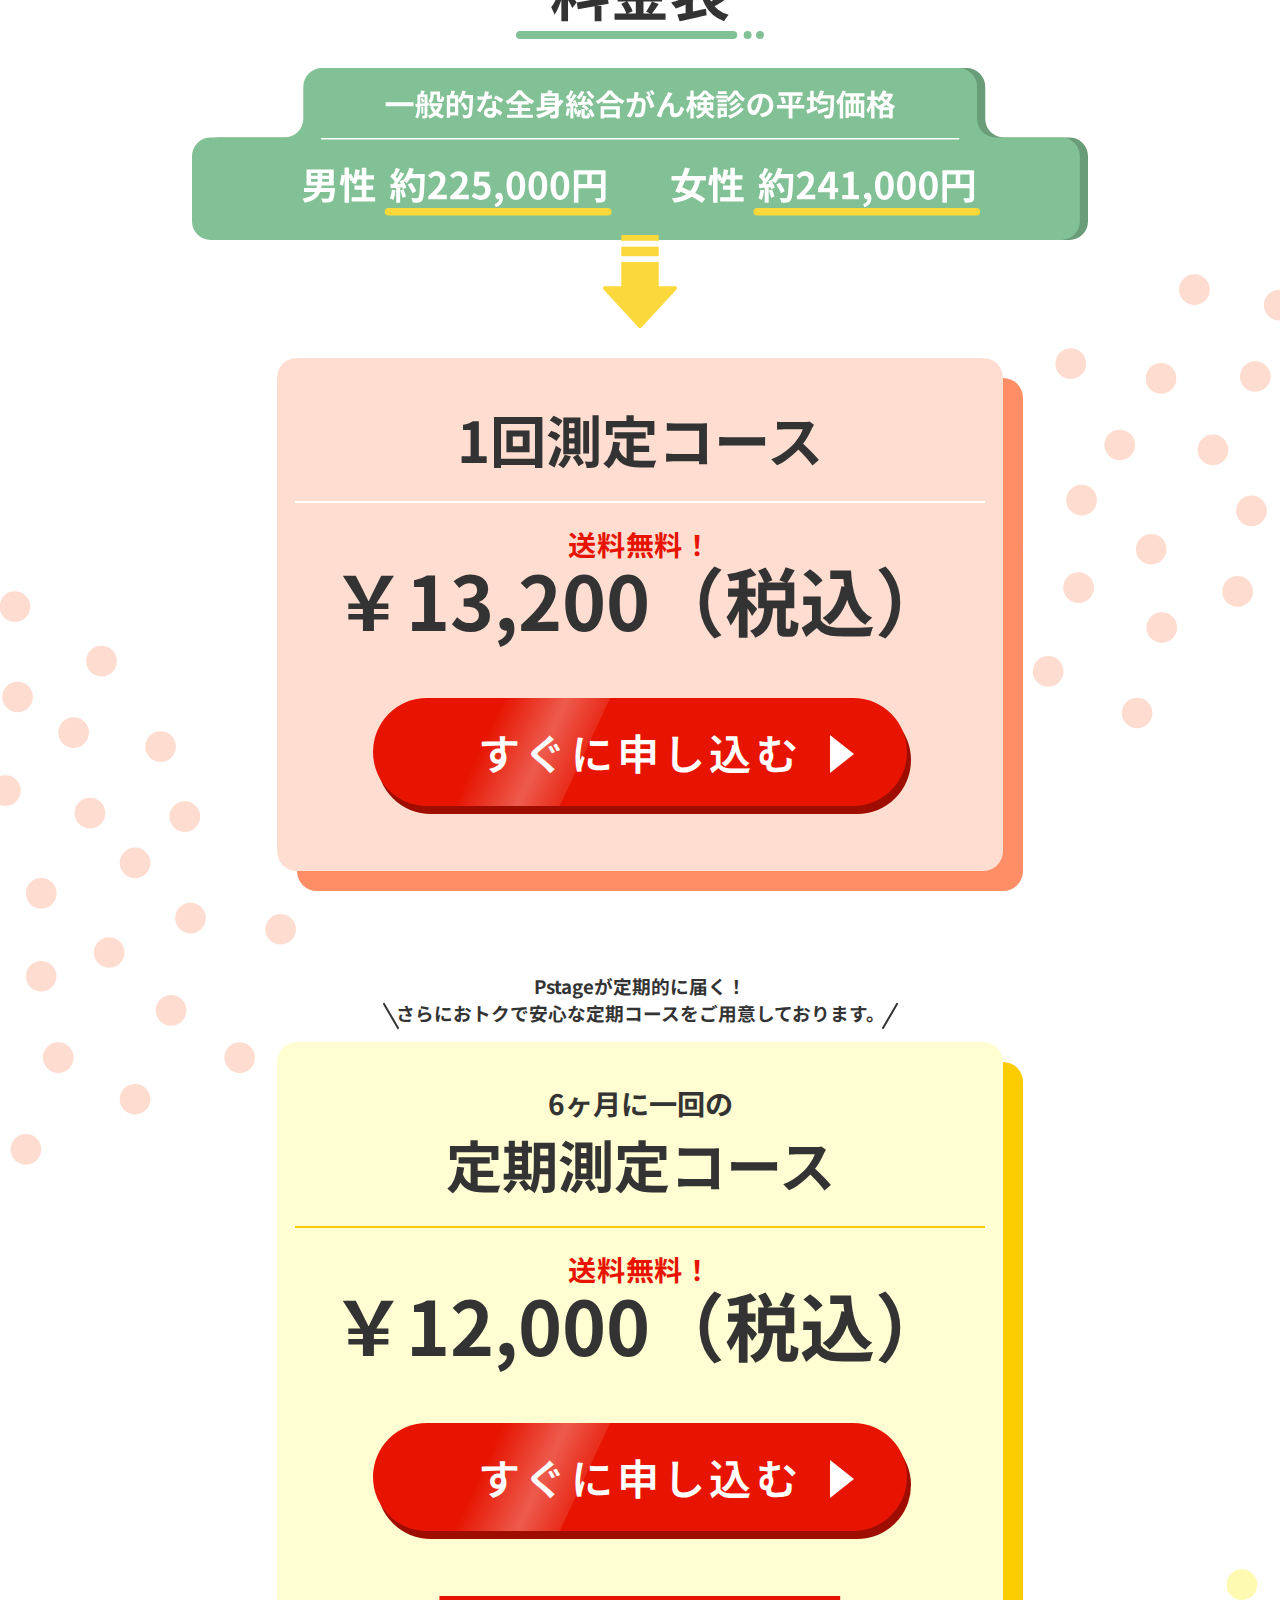
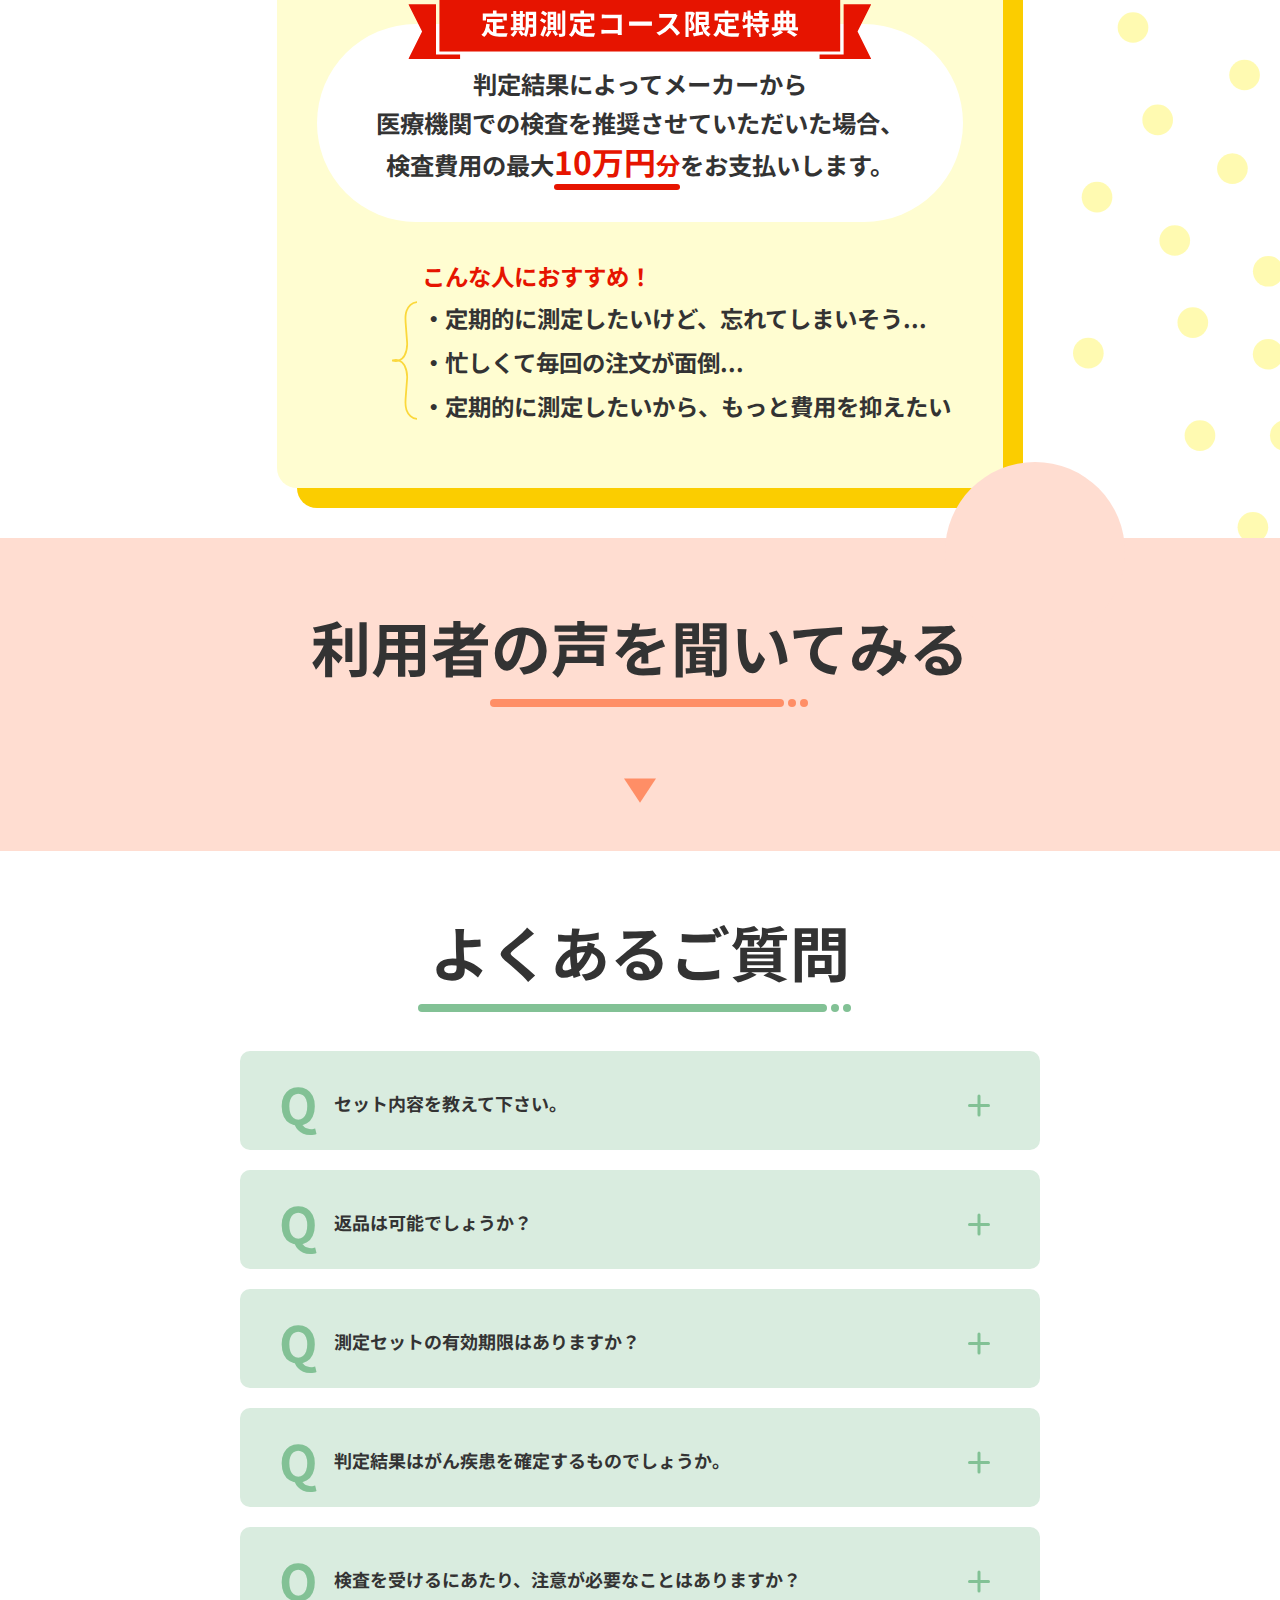
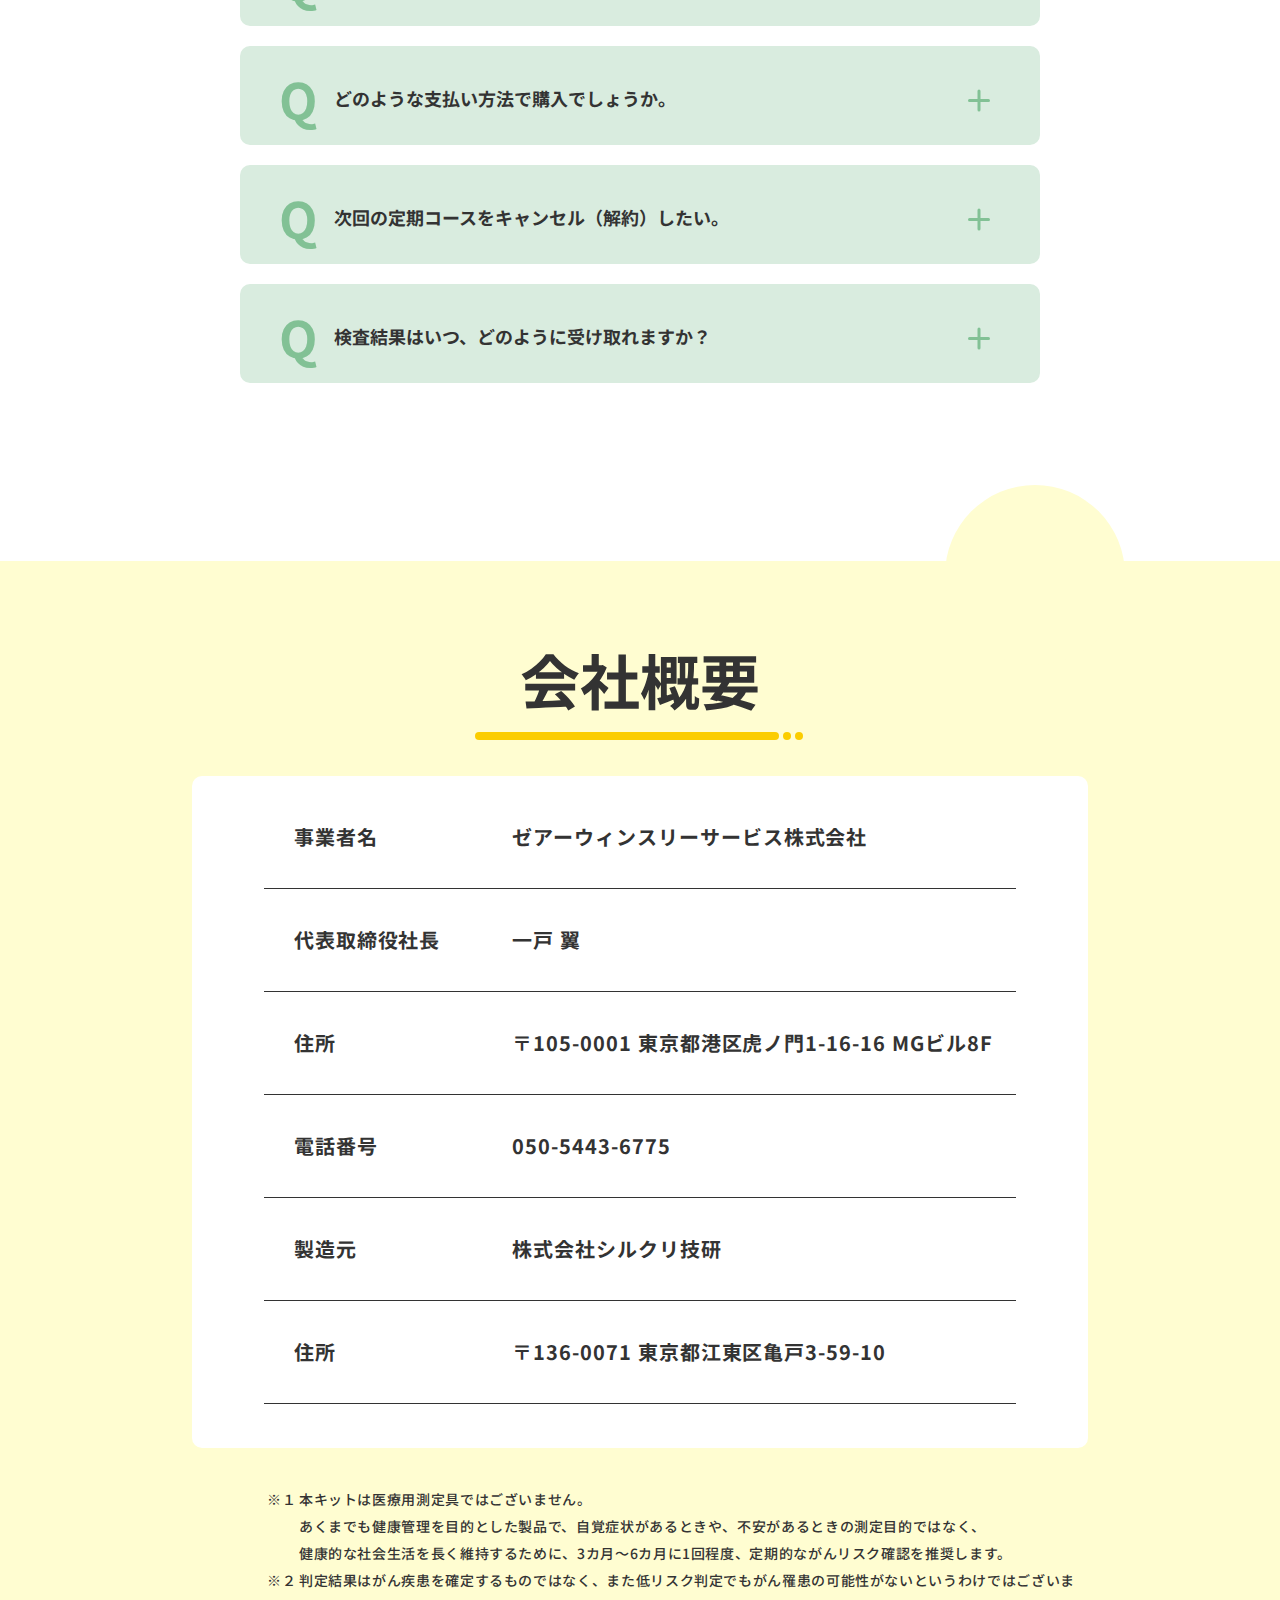
==== commit 1fb8a0c7: "マージン修正" ====
--- a/public/index.html
+++ b/public/index.html
@@ -104,7 +104,7 @@
                         <div class="kv_middle_item">
                             <p><span class="small_text">写真を撮って</span><br class="pc">専用アプリ<span class="small_text">で送るだけ！</span></p>
                             <span class="small_text" style="color: #FBD83B;">※尿の郵送不要</span>
-                            <div class="smartphone_img"><img src="img/smartphone_01.svg" alt="スマートフォンの画像"></div>
+                            <!-- <div class="smartphone_img"><img src="img/smartphone_01.svg" alt="スマートフォンの画像"></div> -->
                         </div>
                         <div class="kv_middle_item">
                             <p class="pc"><span class="small_text">他社では類を見ない</span><br class="pc">最大限のアフターケア</p>
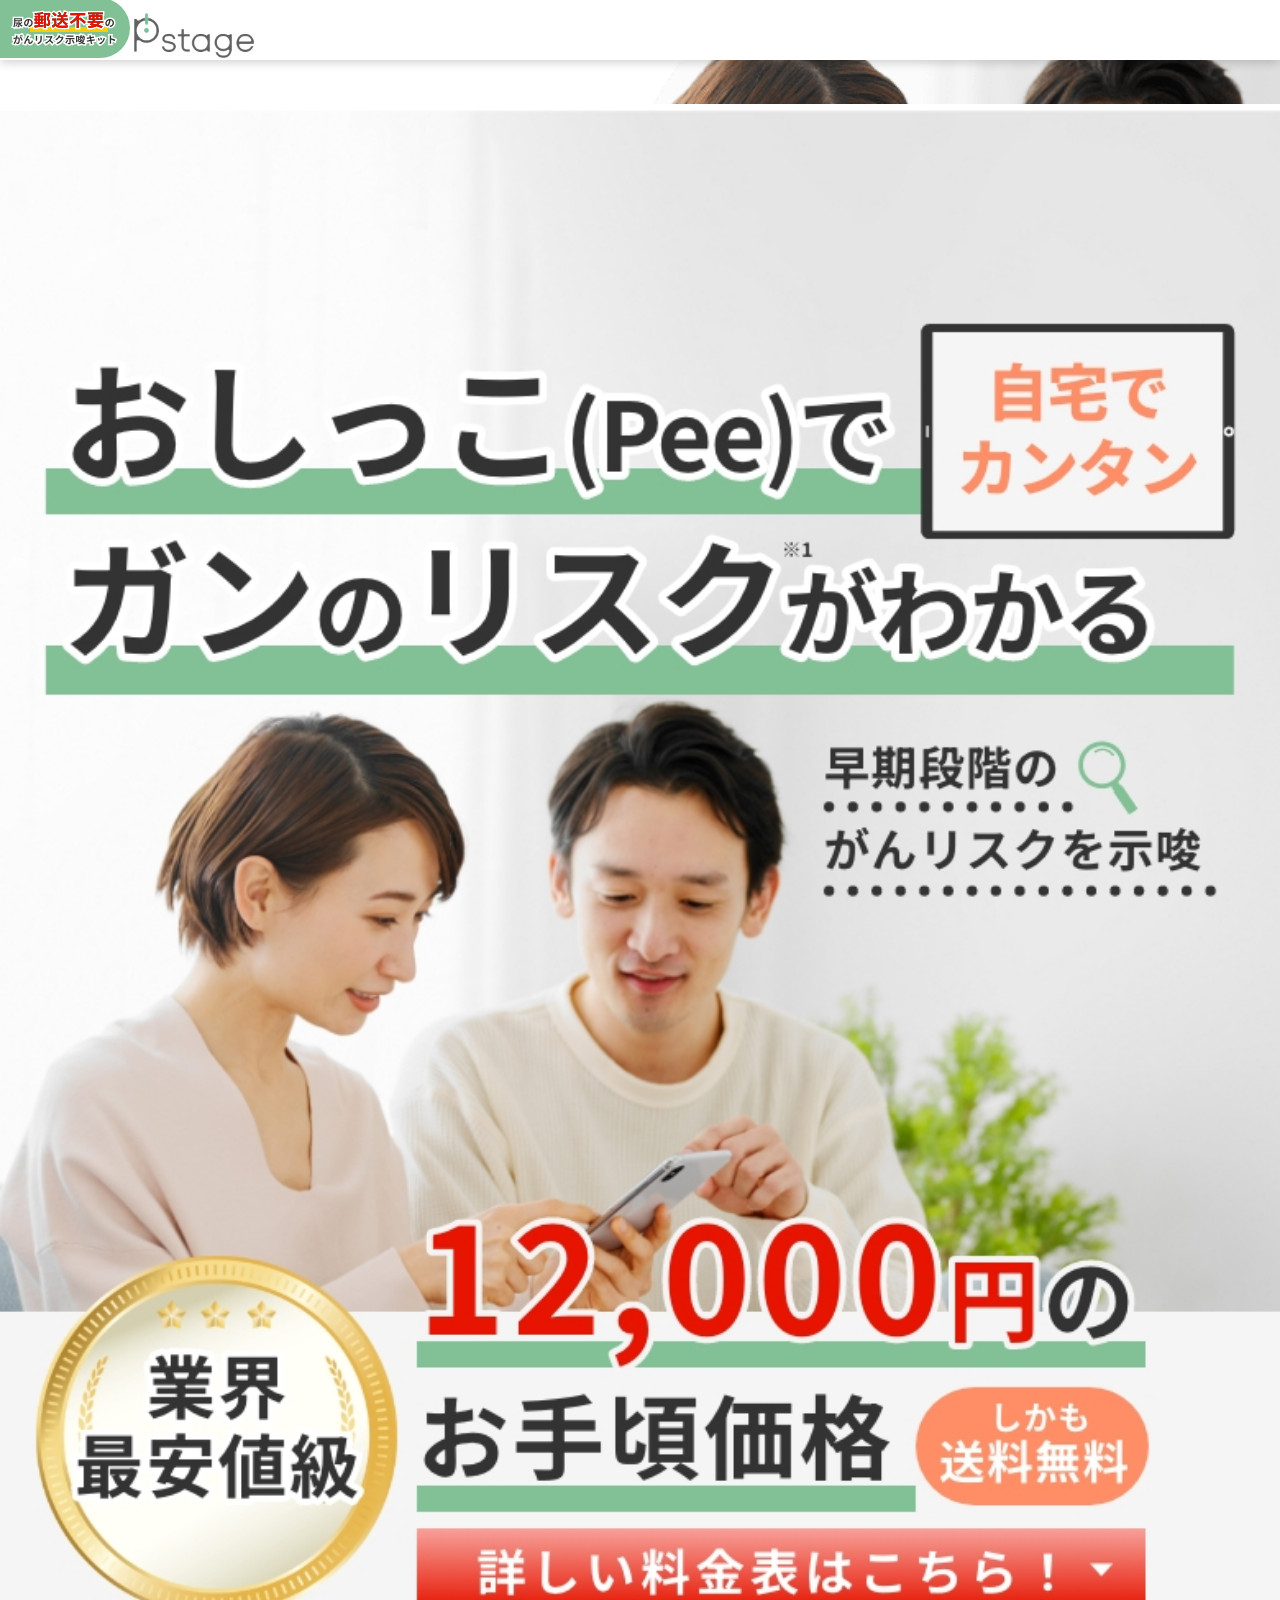
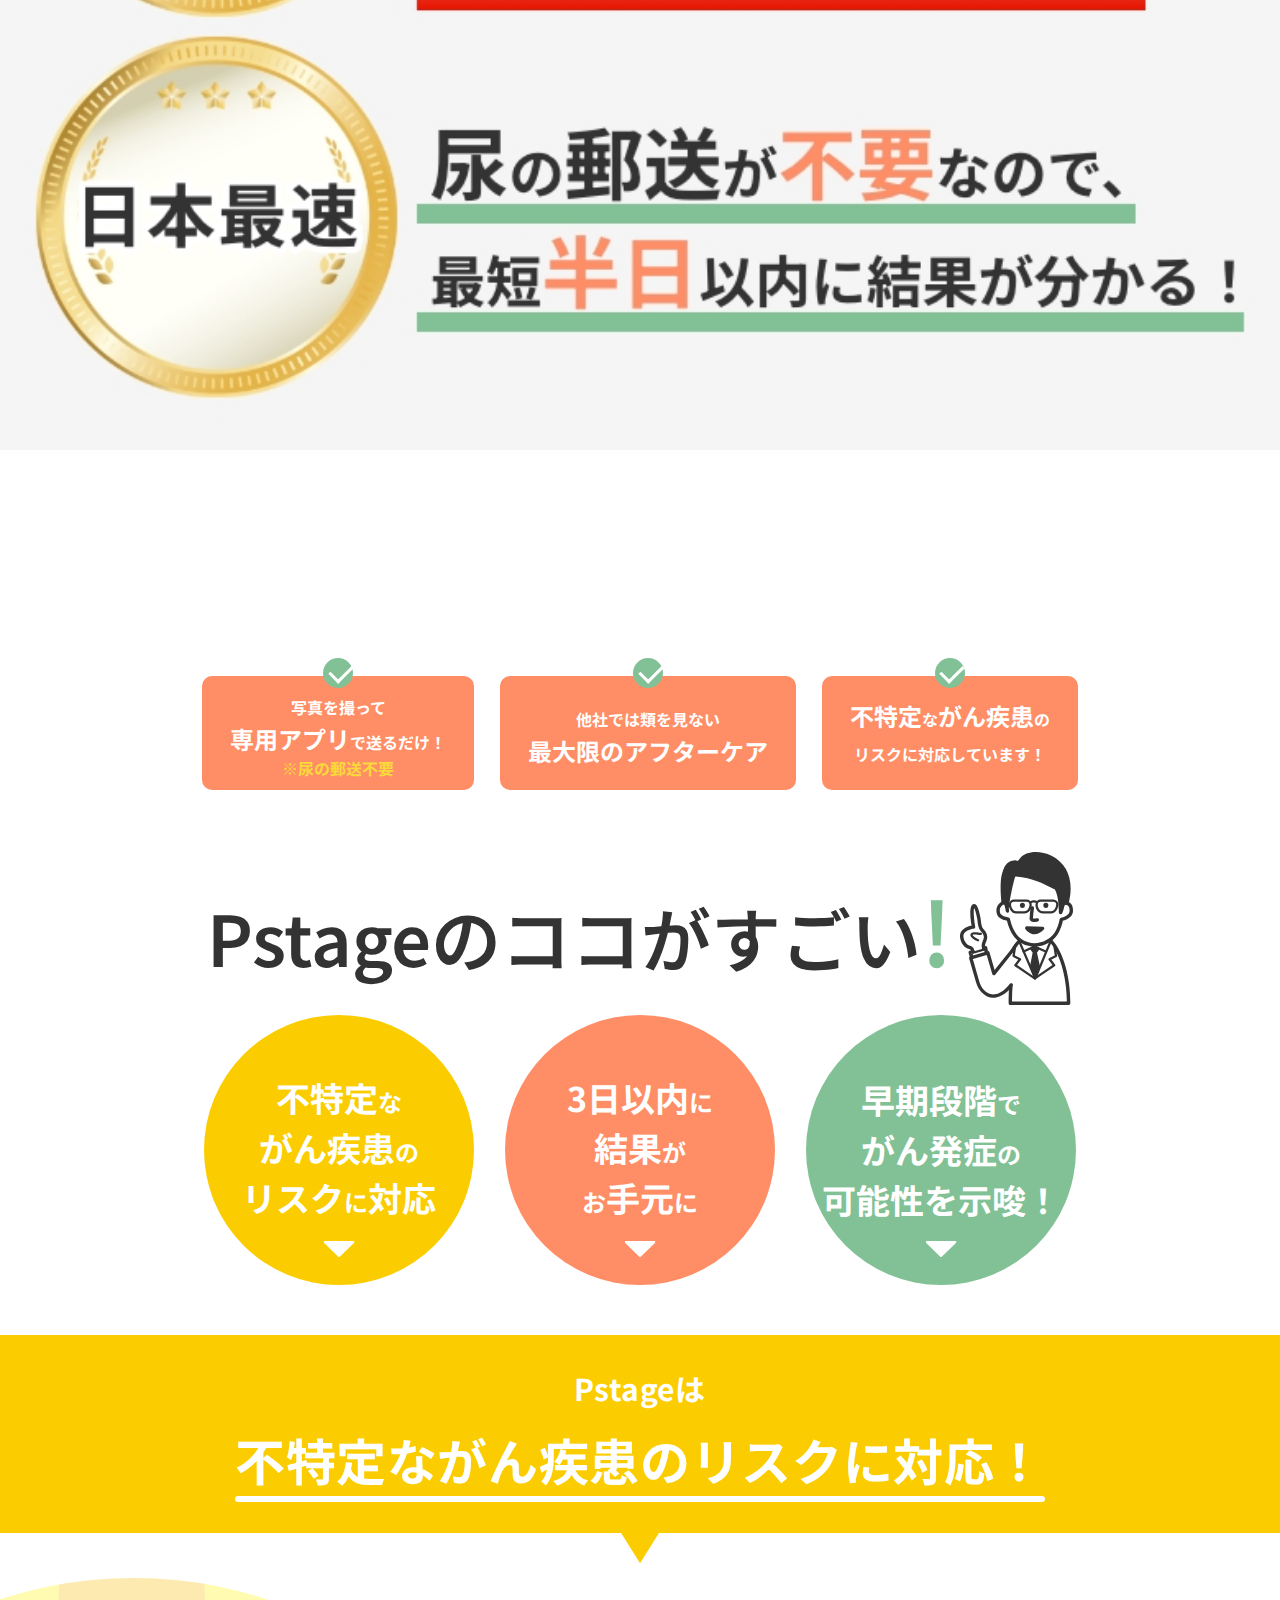
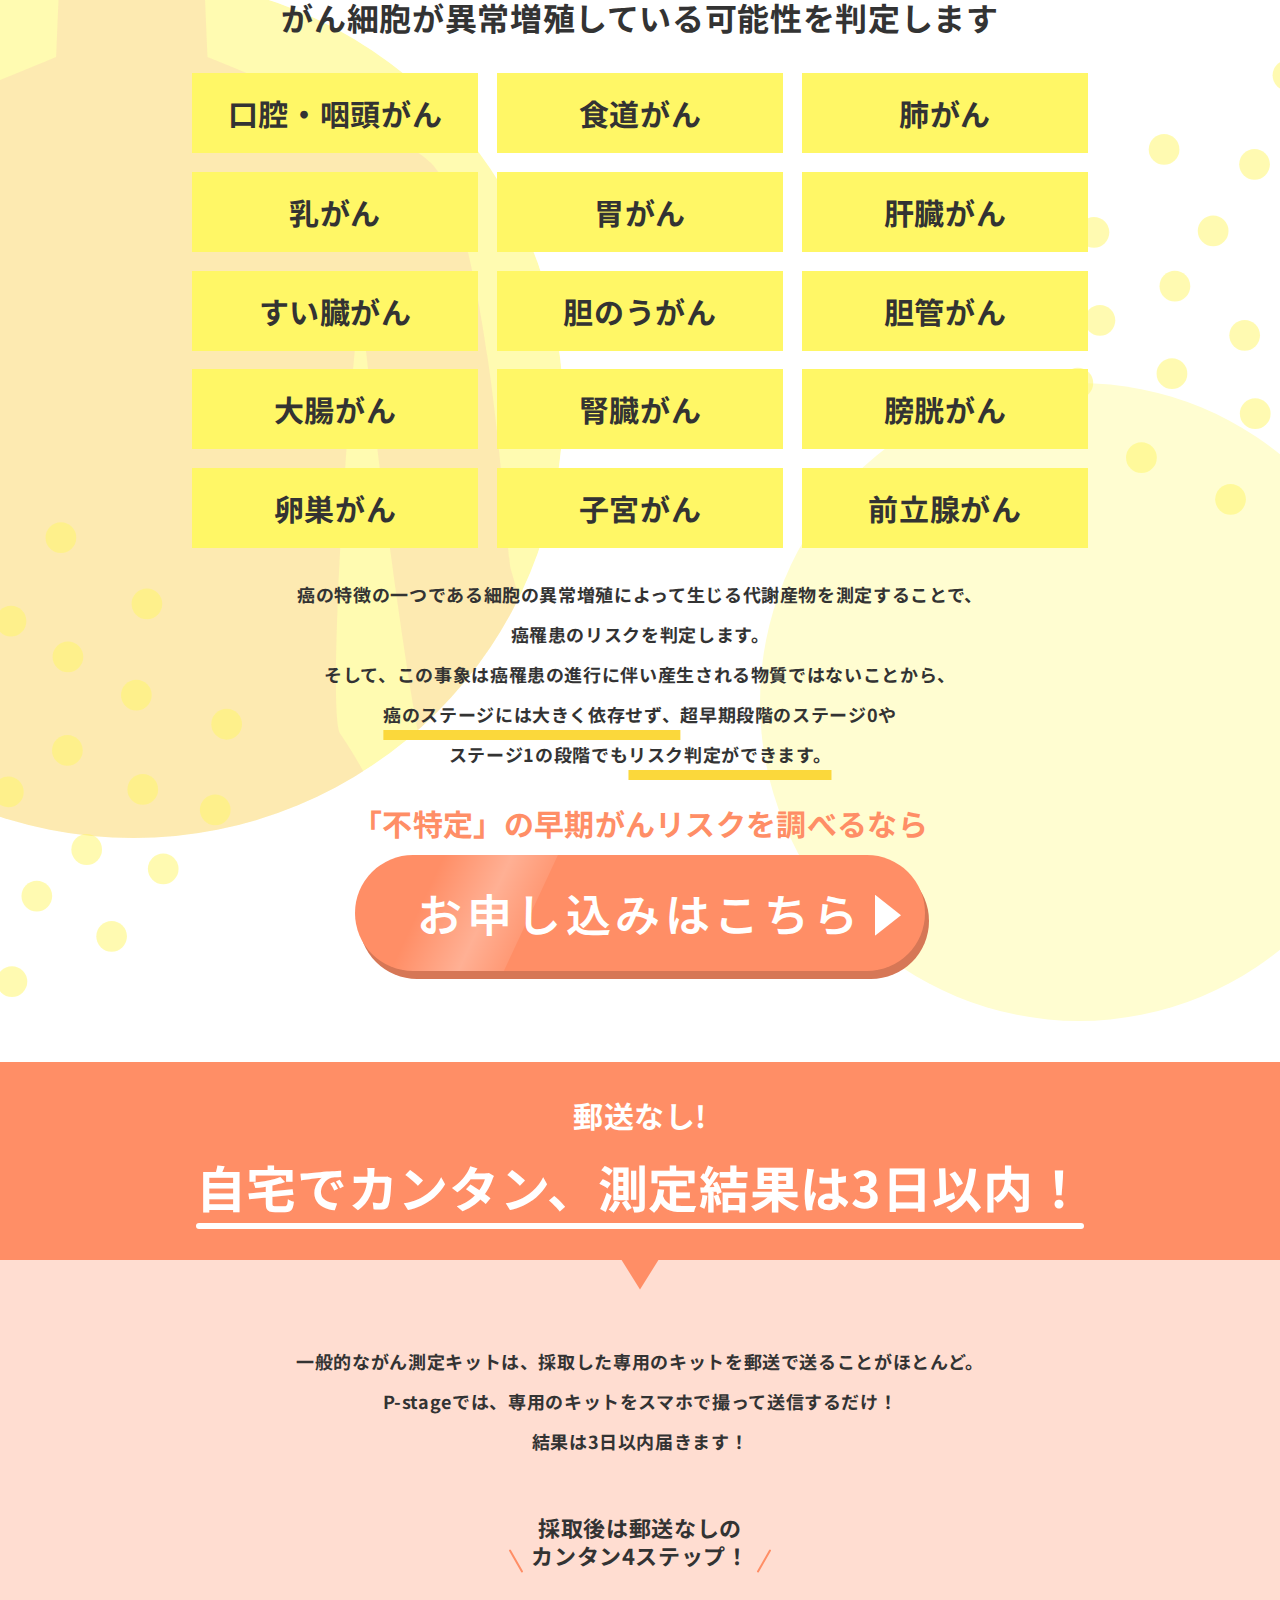
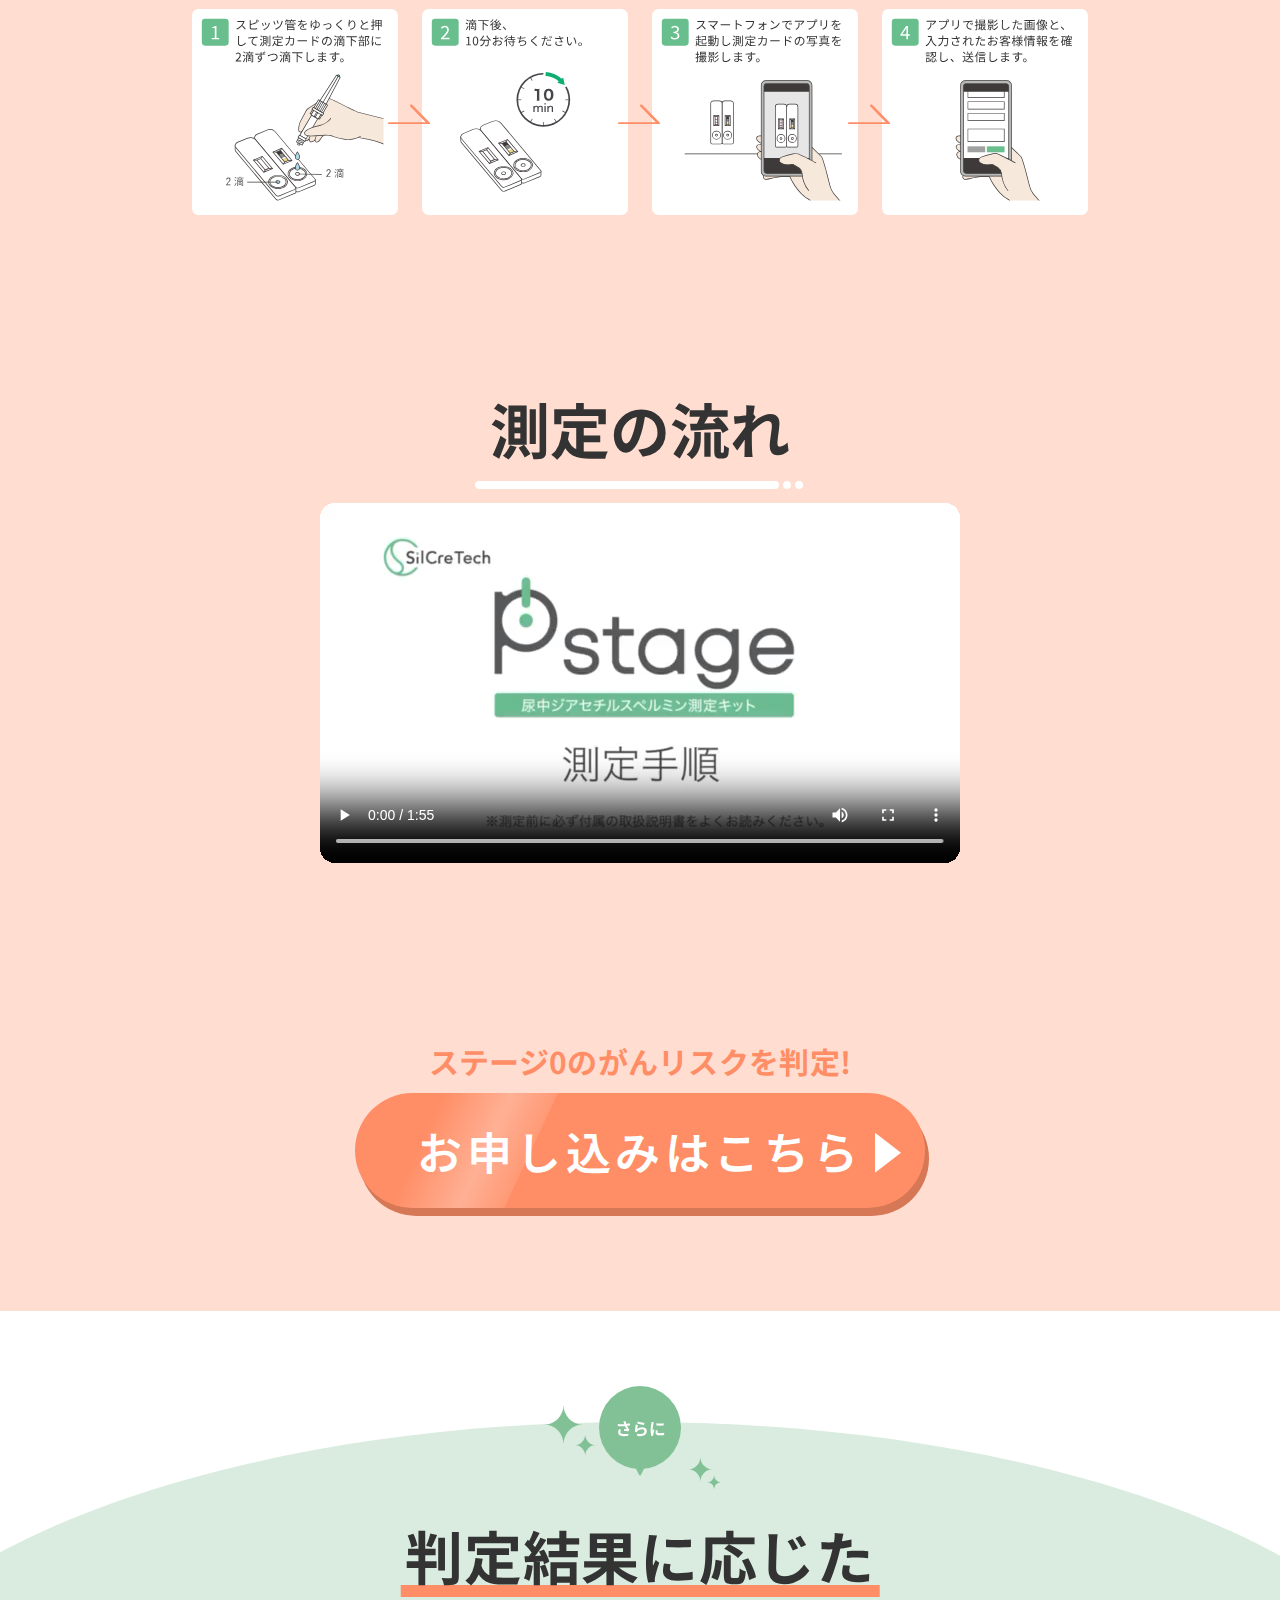
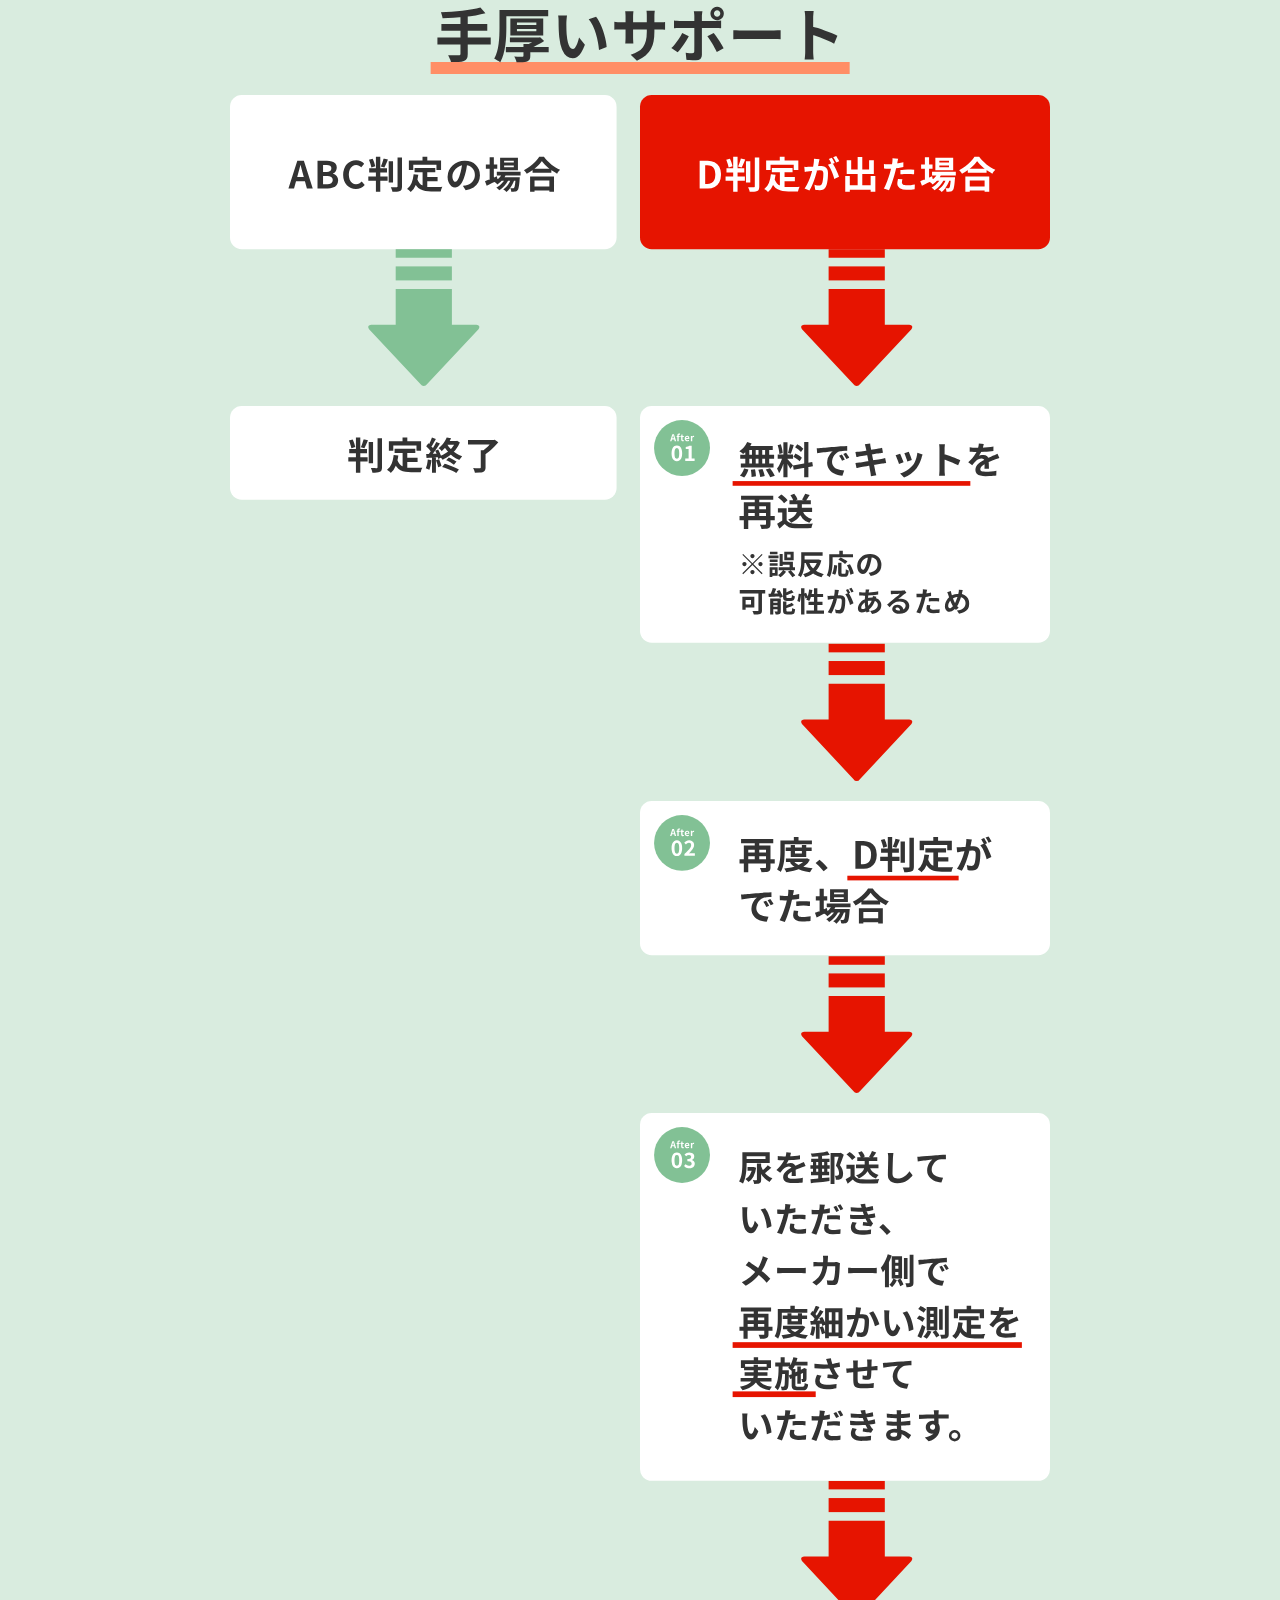
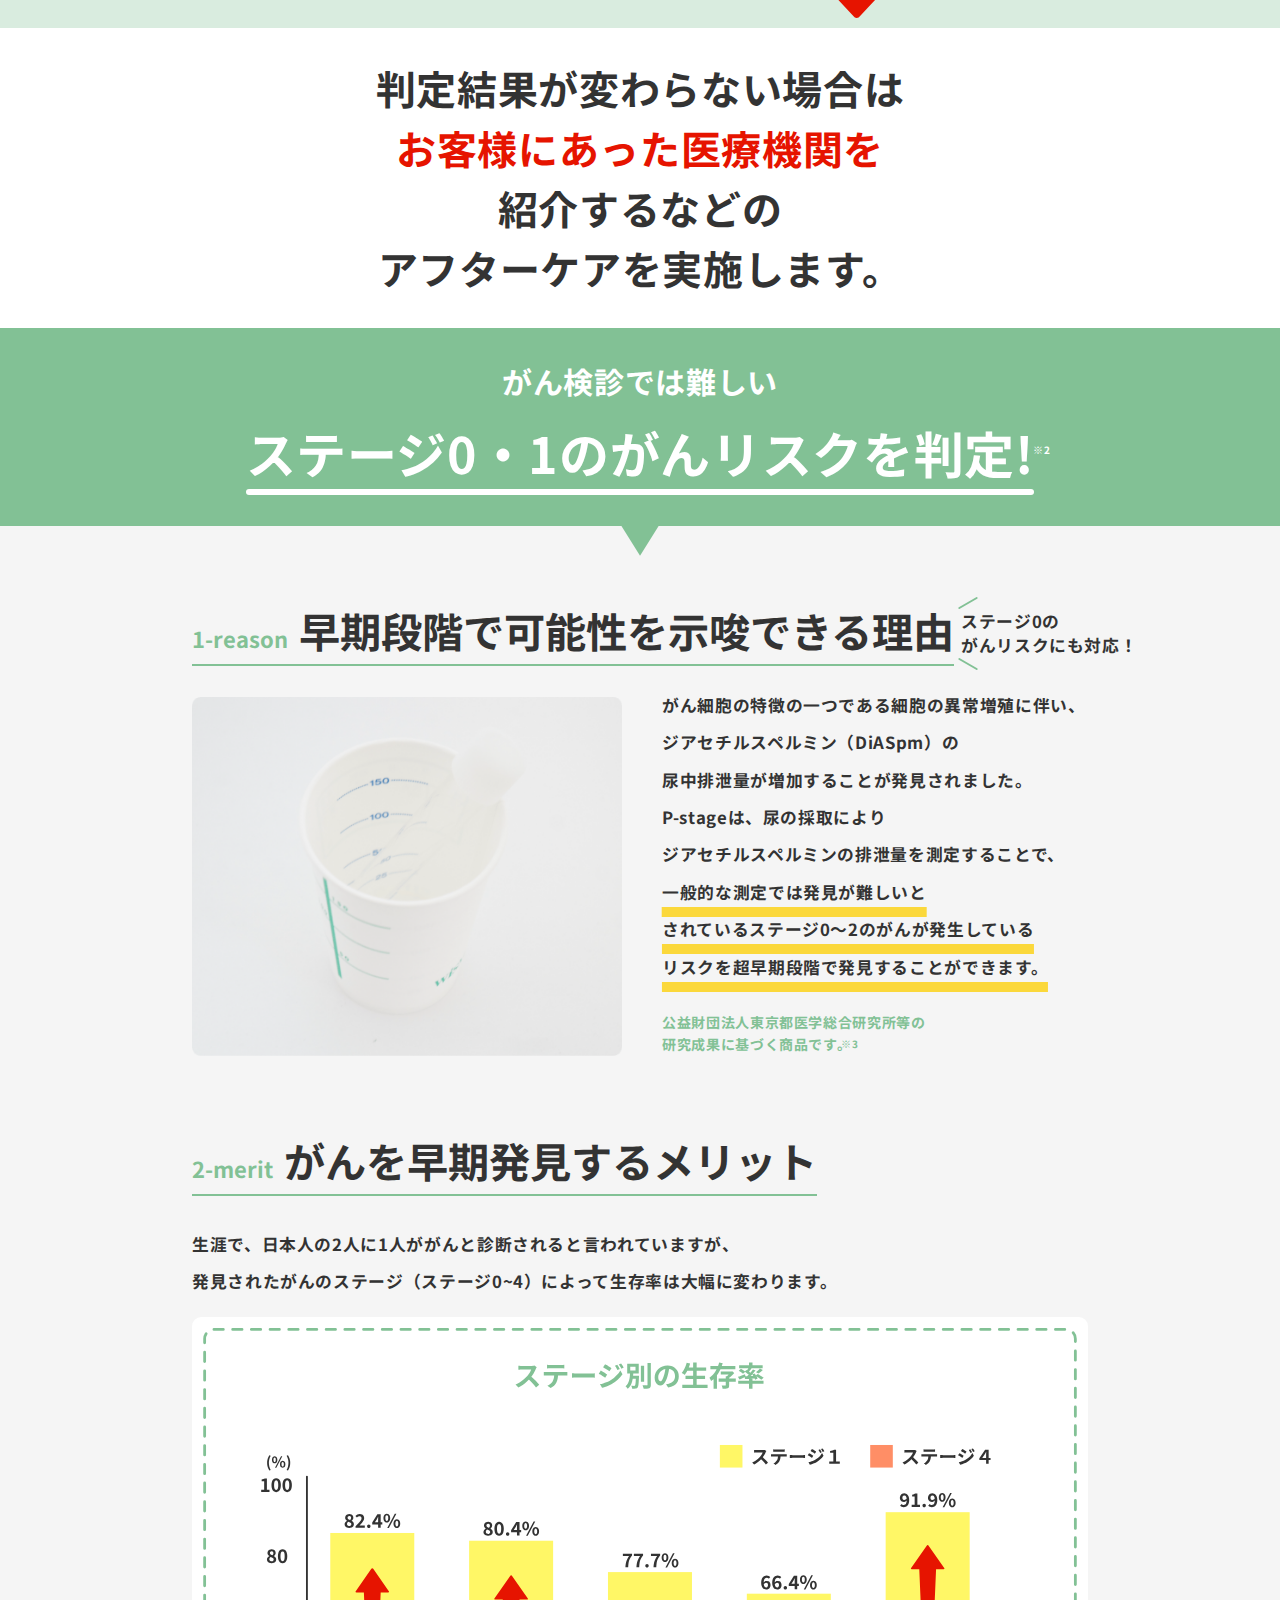
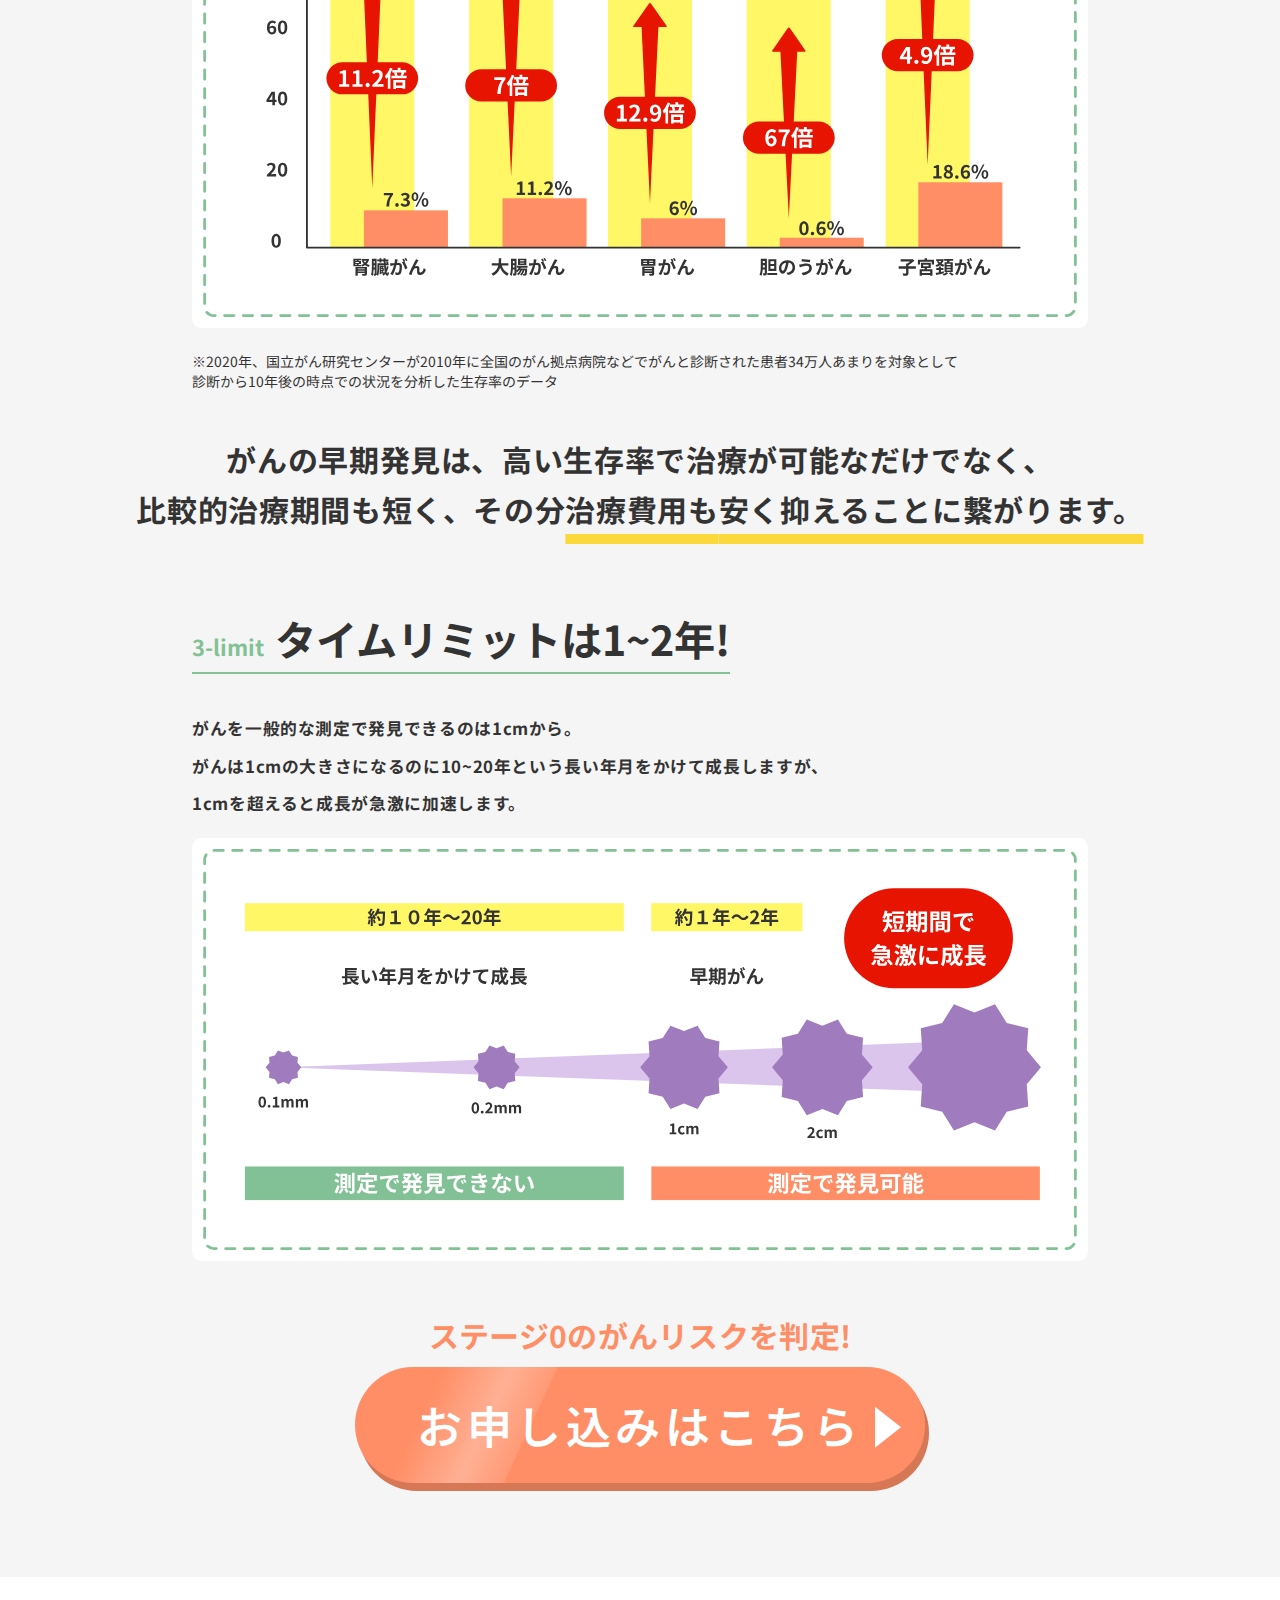
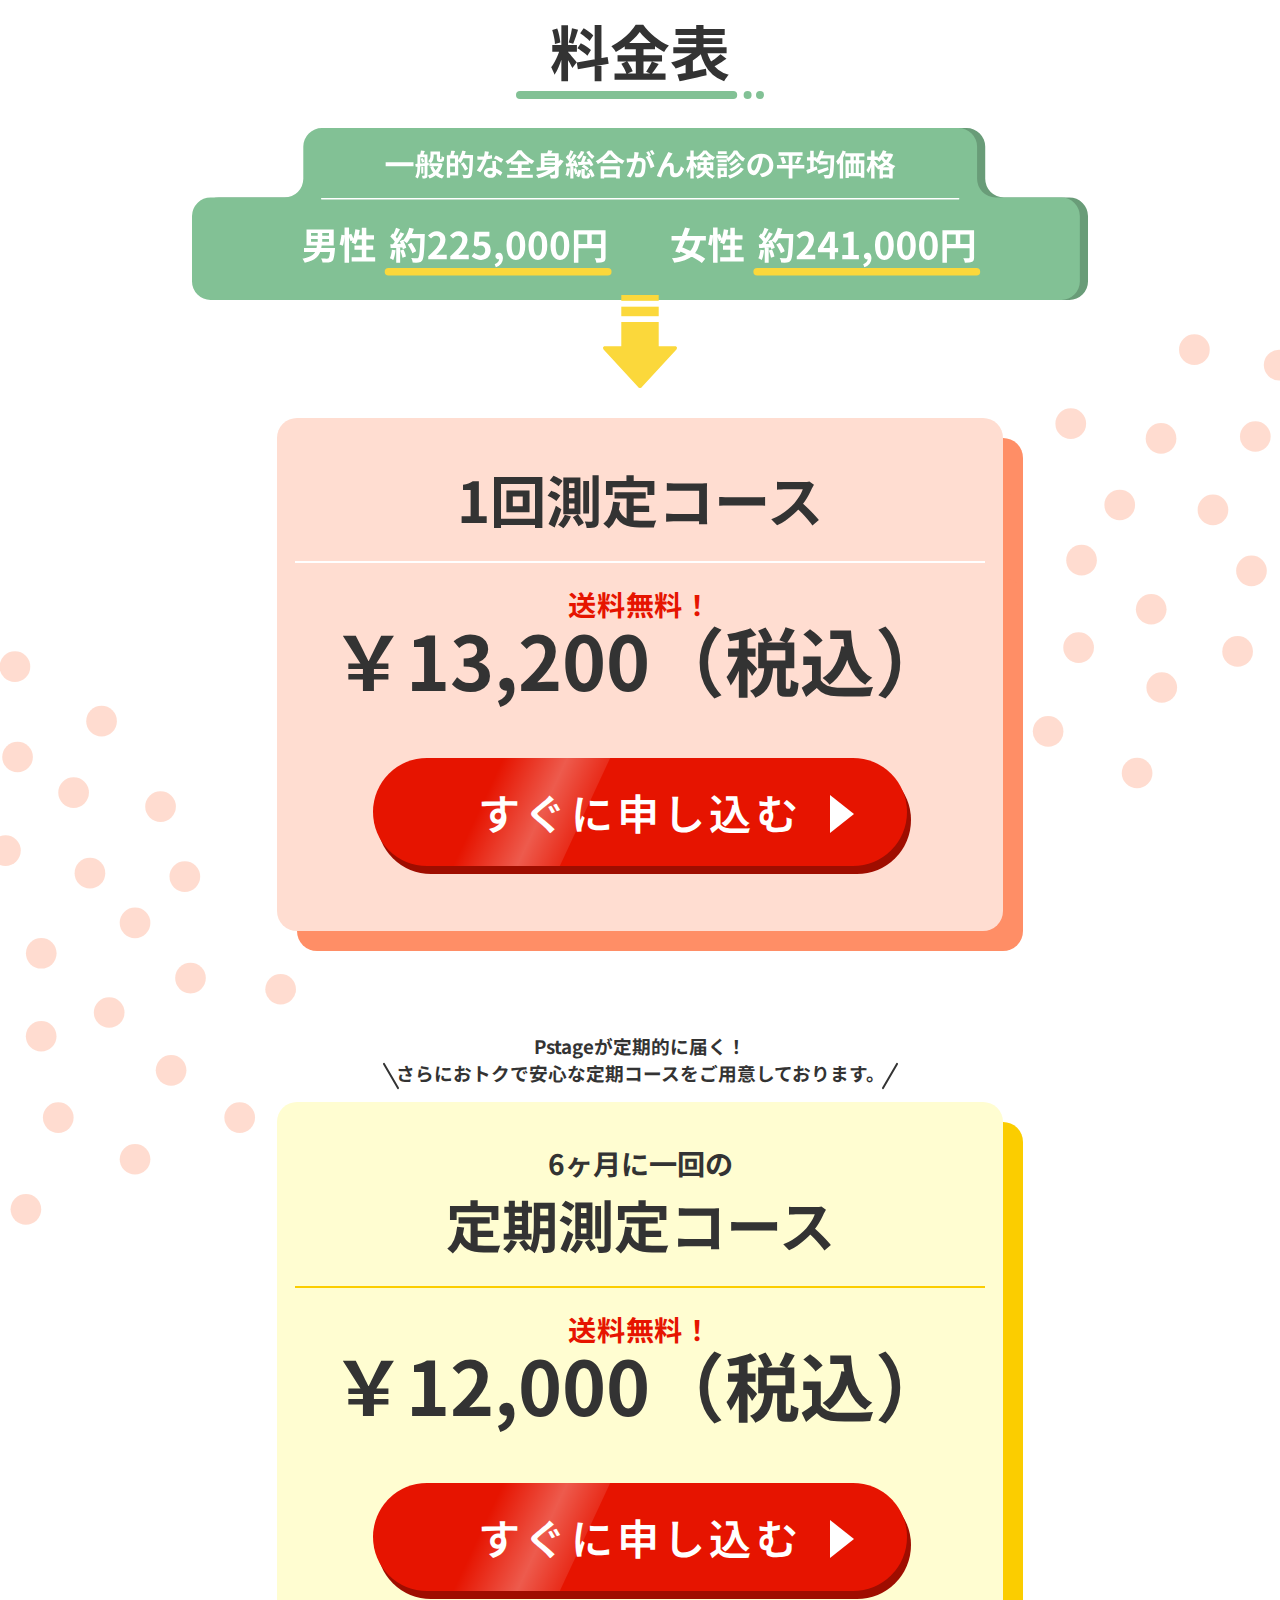
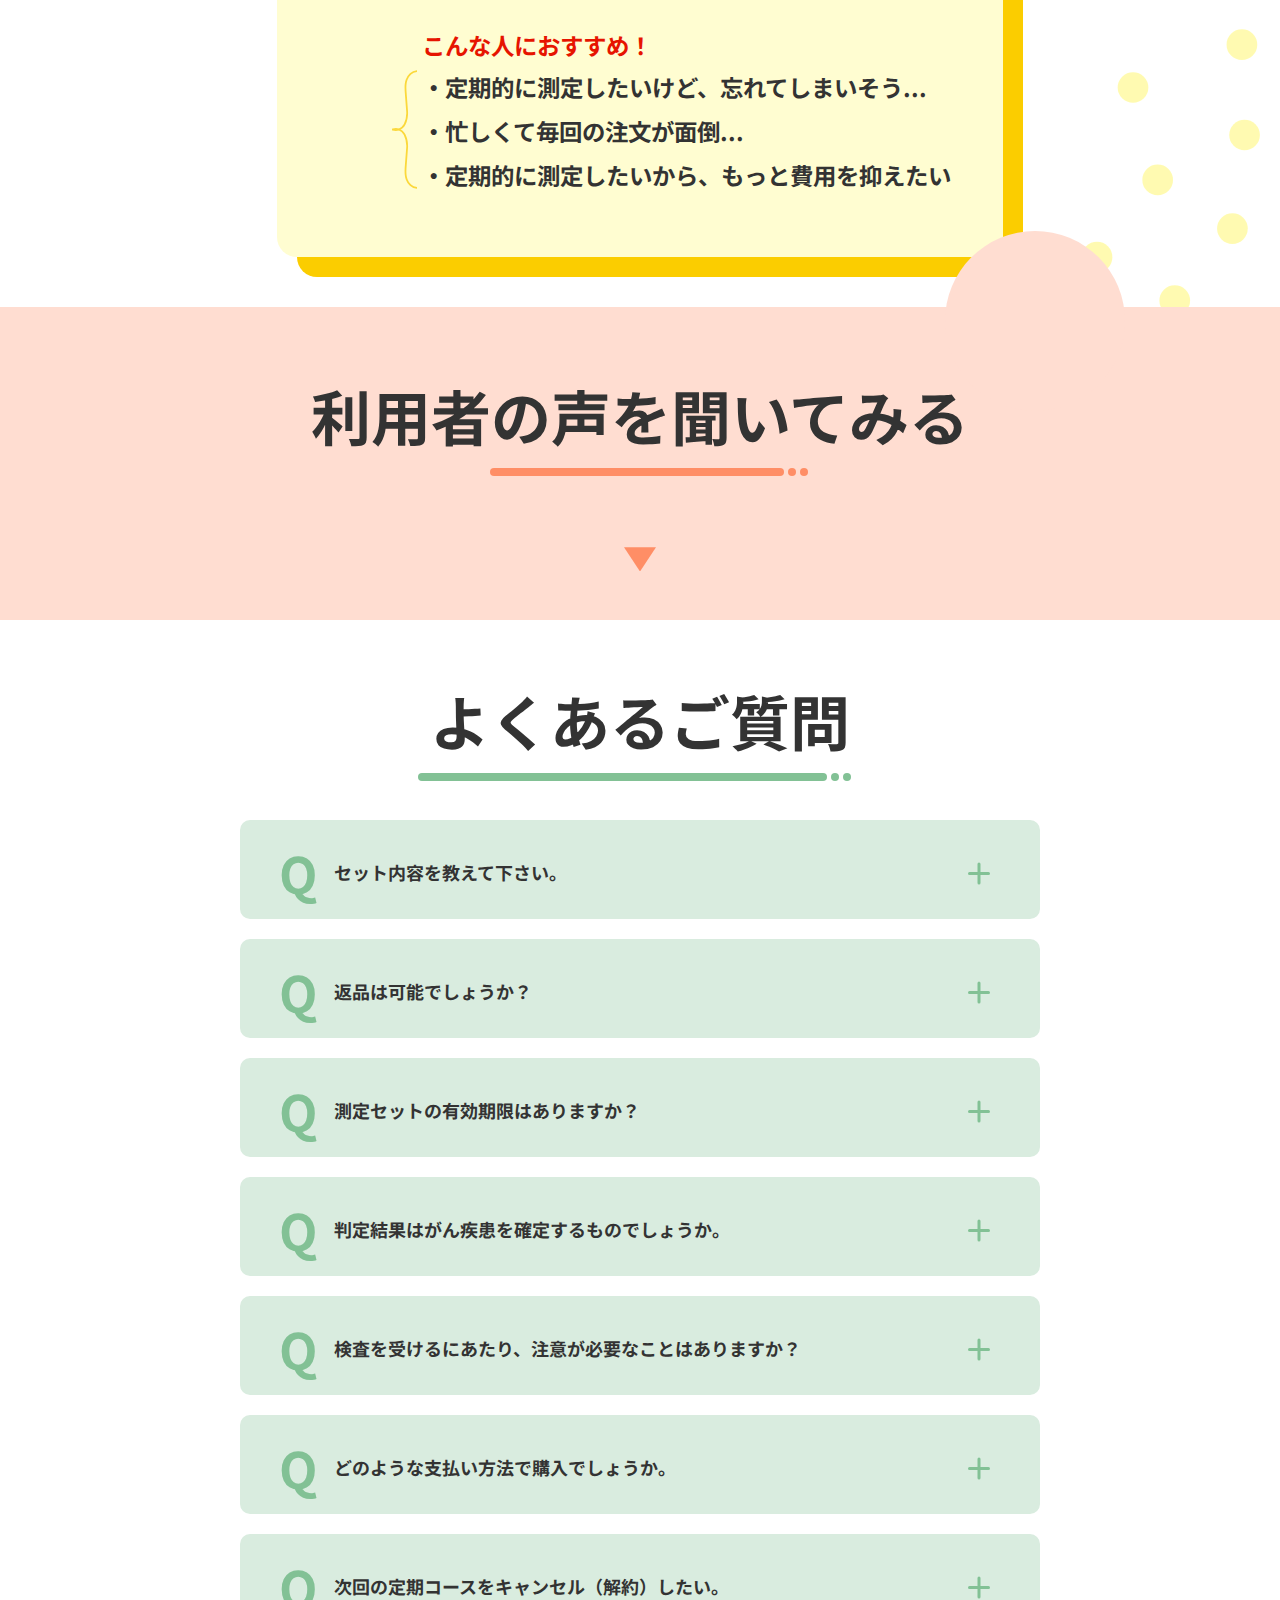
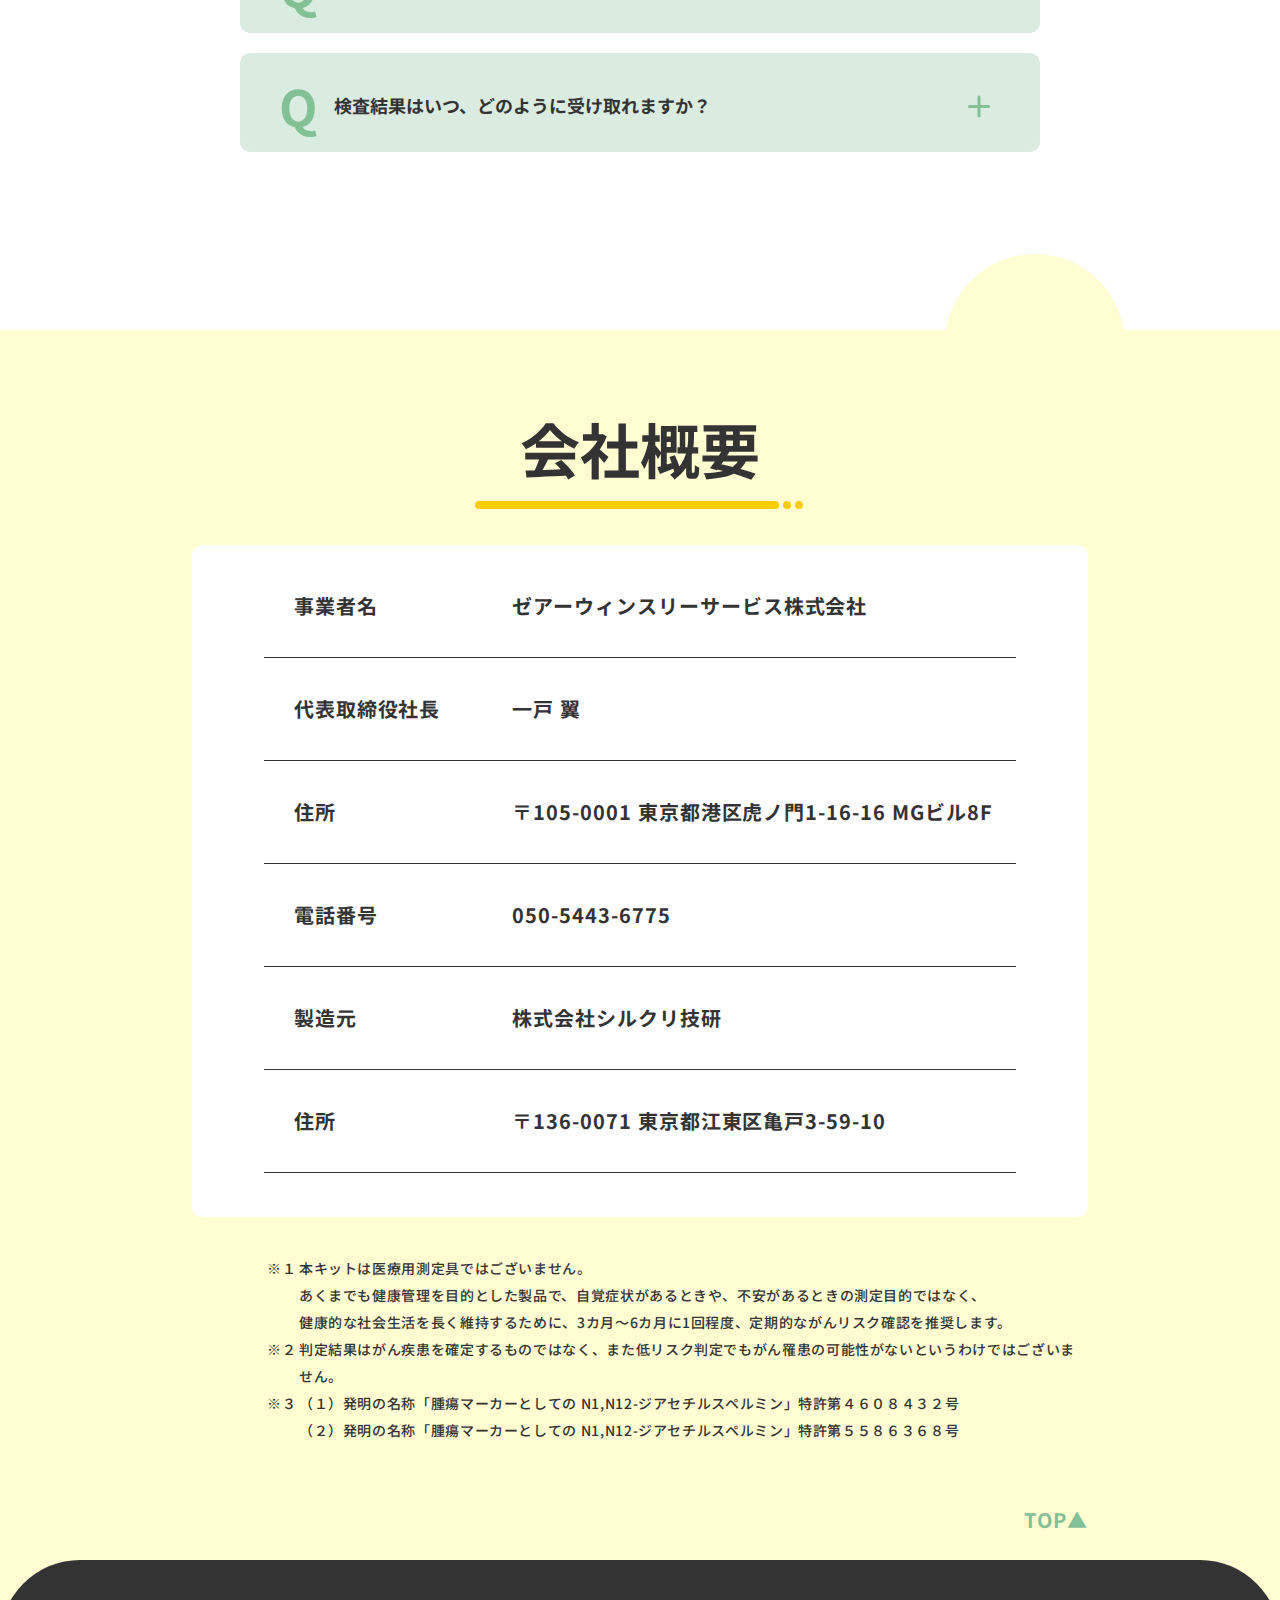
==== commit 41d04ad3: "修正" ====
--- a/public/index.html
+++ b/public/index.html
@@ -581,7 +581,7 @@
                                             </a>
                                         </div>
                                     </div>
-                                    <div class="course_middle">
+                                    <!-- <div class="course_middle">
                                         <img src="img/course_deco_02.svg" alt="定期測定コース限定特典">
                                         <p class="pc">判定結果によってメーカーから<br>
                                             医療機関での検査を<br class="sp">推奨させていただいた場合、<br>
@@ -589,7 +589,7 @@
                                         <p class="sp">判定結果によってメーカーから<br>
                                             医療機関での検査を<br class="sp">推奨させていただいた場合、<br>
                                             検査費用の最大<span class="large_text red_text">10万円</span>分を<br class="sp">お支払いします。</p>
-                                    </div>
+                                    </div> -->
                                     <div class="course_bottom">
                                         <p class="course_bottom_title">こんな人におすすめ！</p>
                                         <div class="course_bottom_content">
